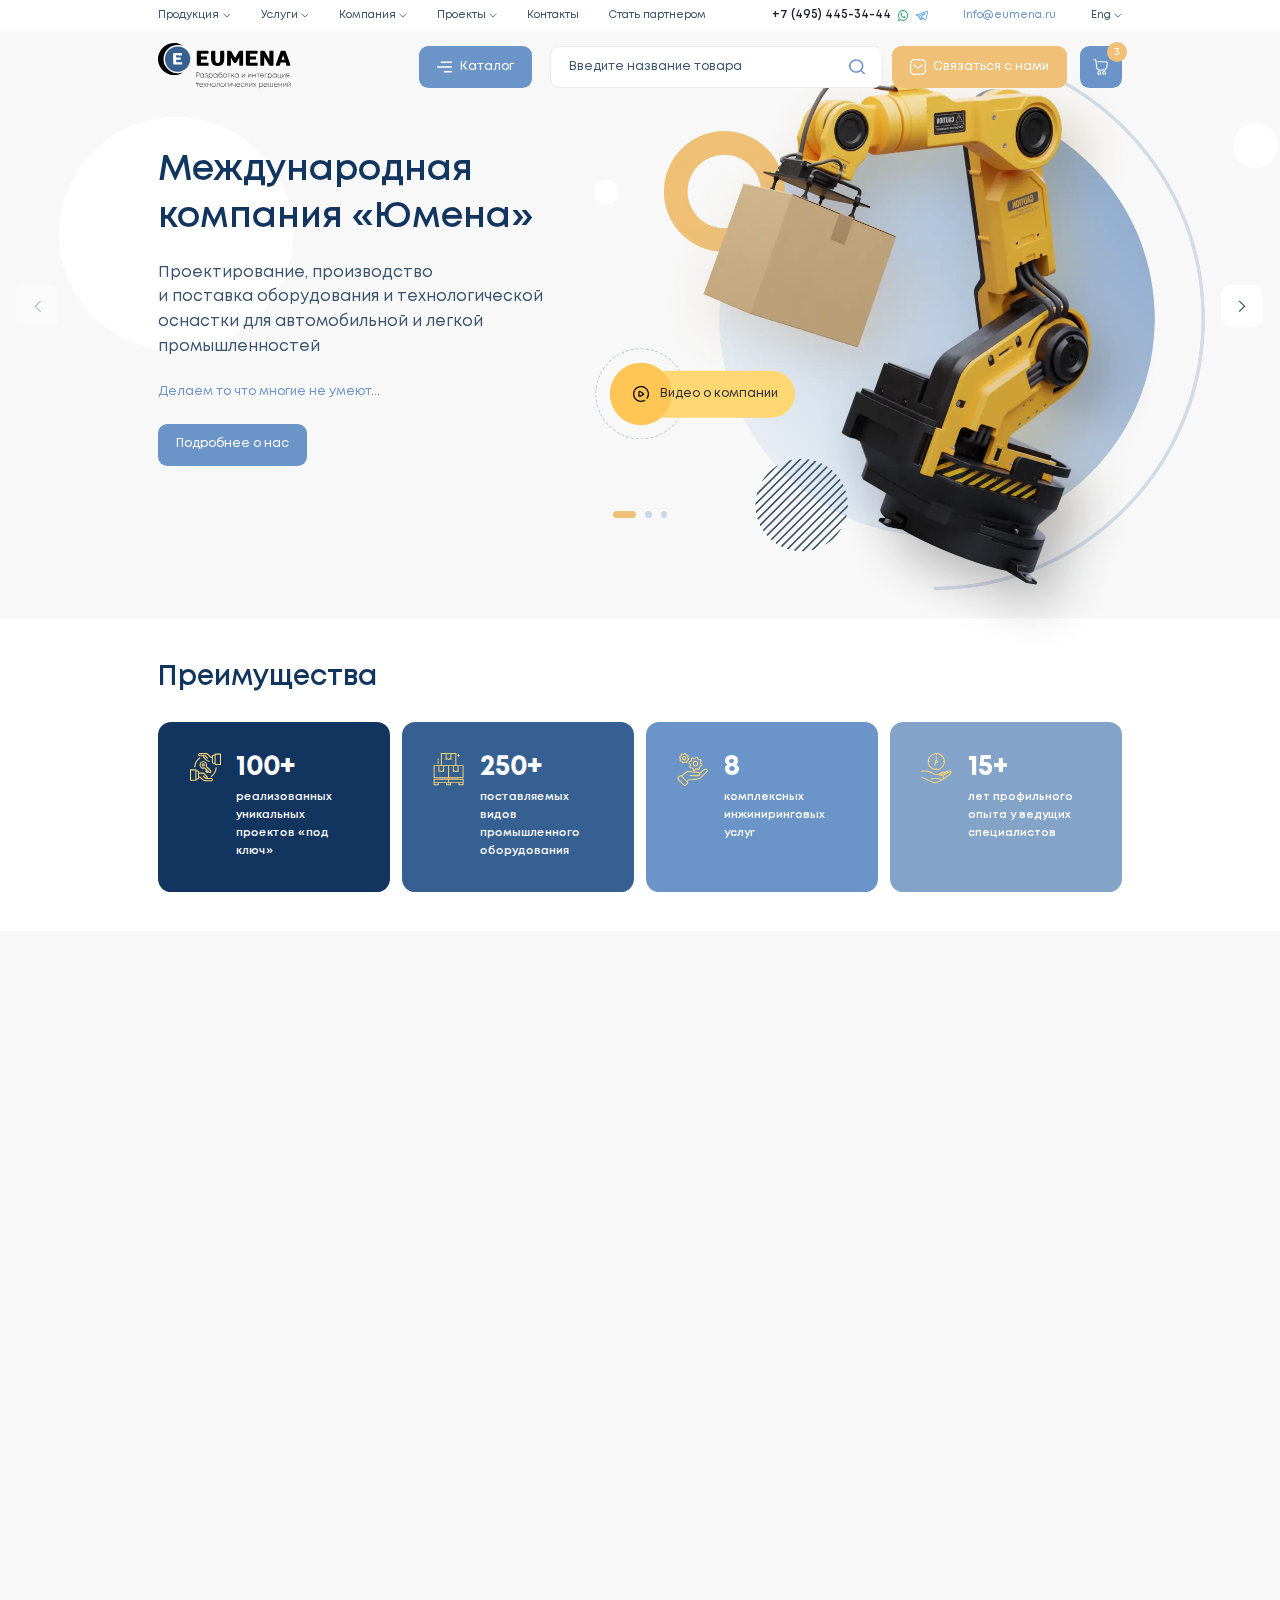
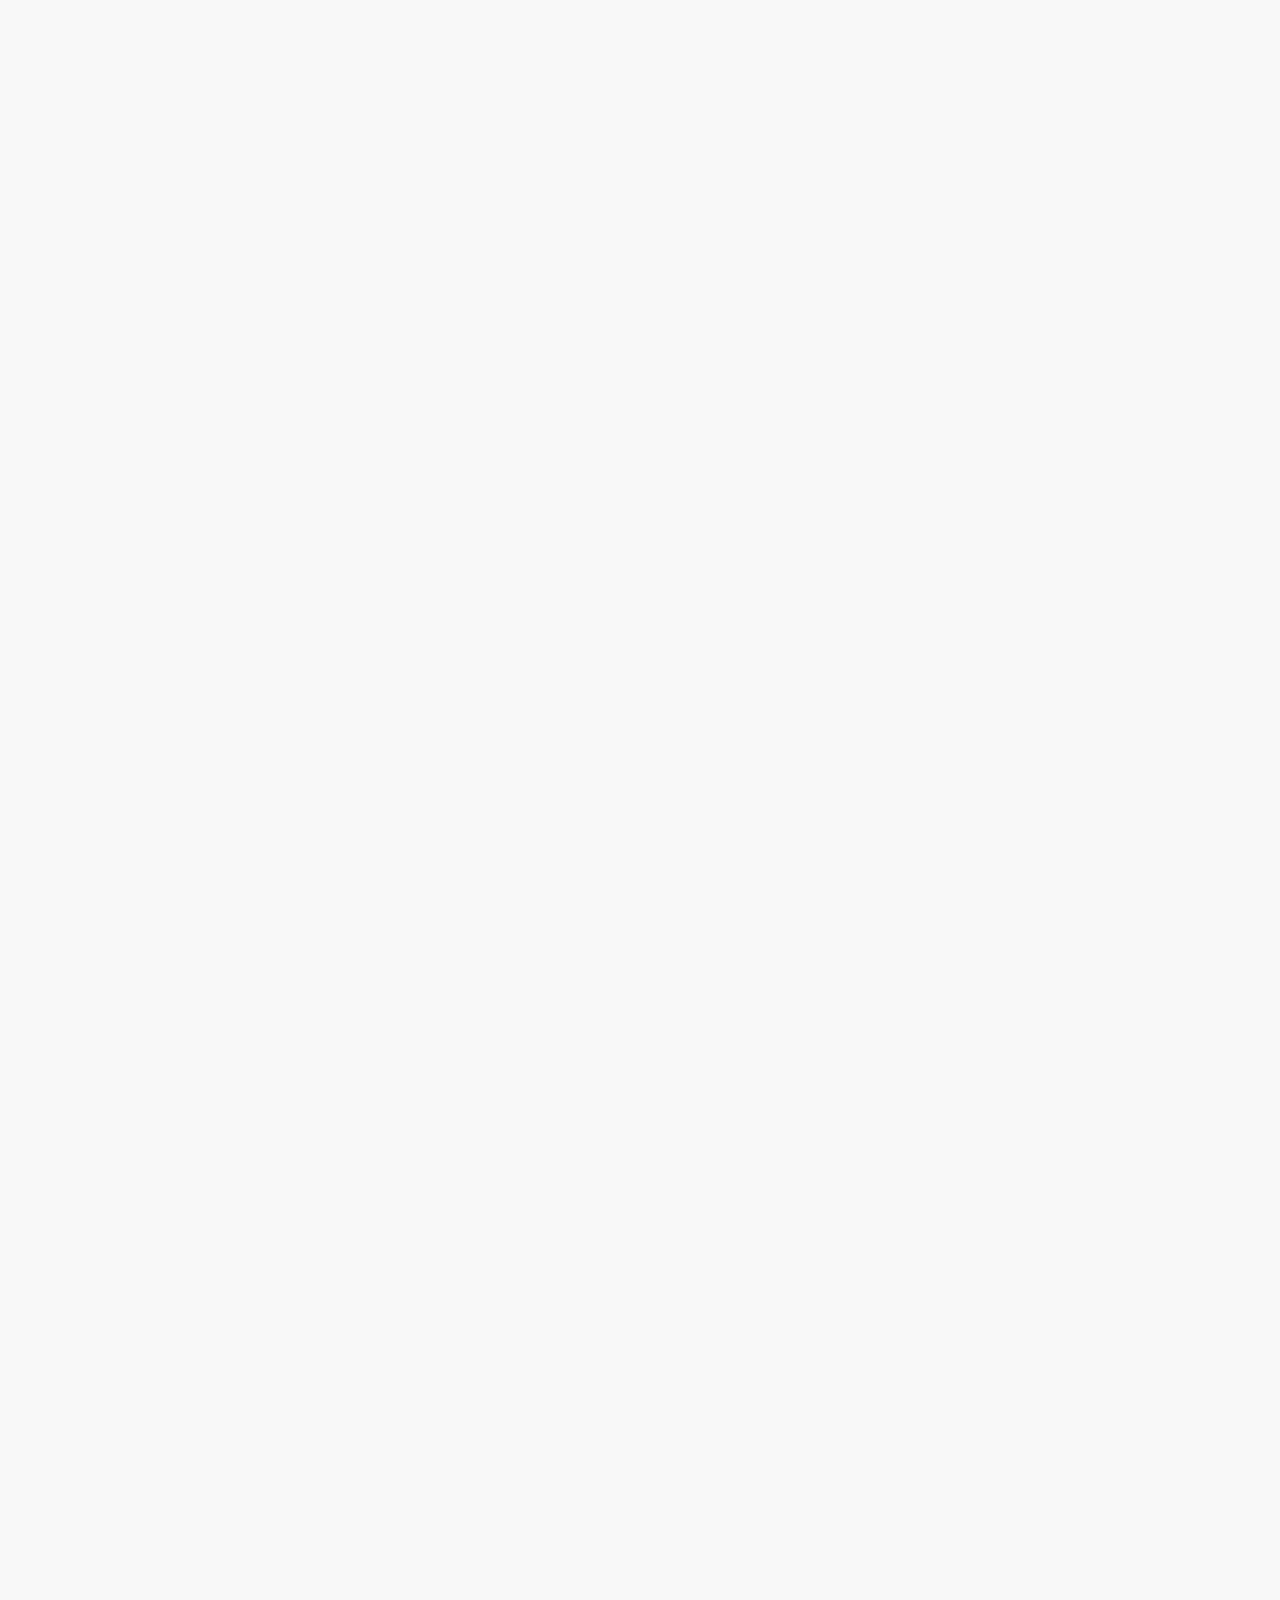
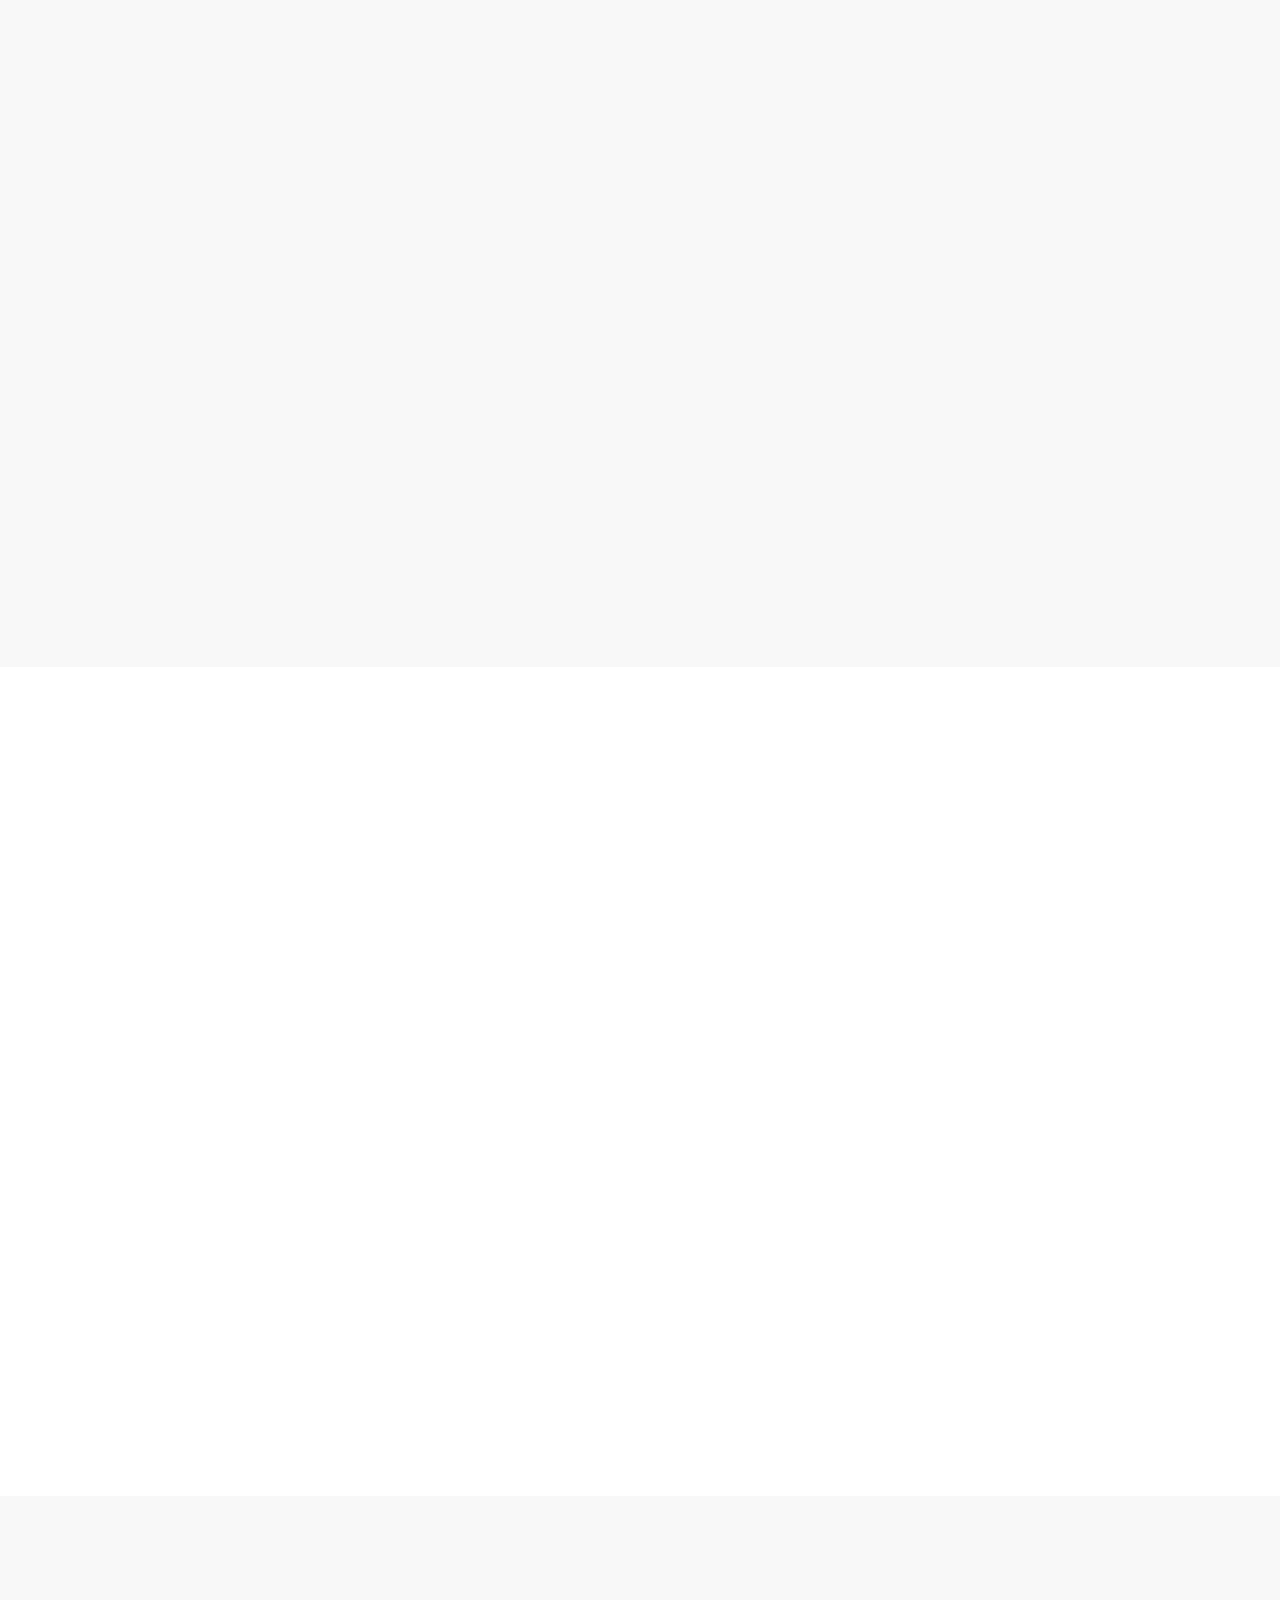
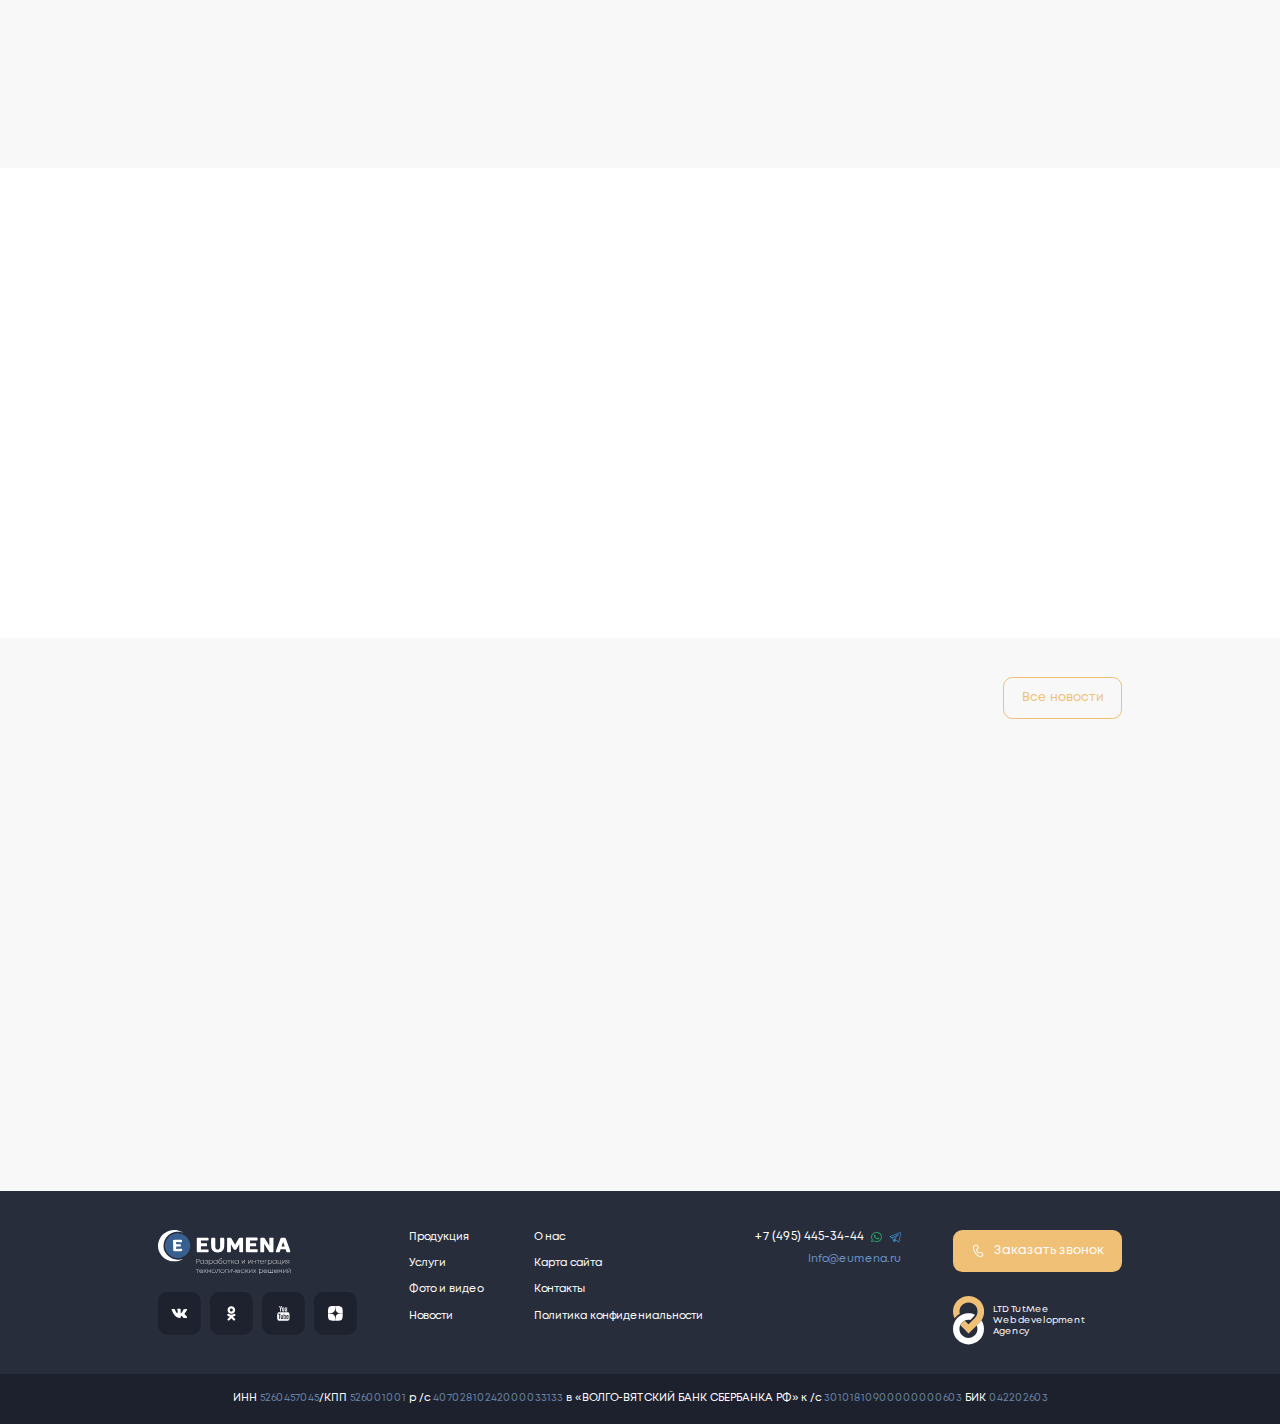
==== index.html @ 58aa6ecb "first commit" ====
<!DOCTYPE html>
<html lang="ru">

<head>
    <meta charset="UTF-8">
    <meta name="viewport" content="width=device-width, initial-scale=1.0">
    <meta name="description" content="">
    <meta name="keywords" content="">
    <meta name="color-scheme" content="light only">
    <link rel="stylesheet" href="css/swiper-bundle.min.css">
    <link rel="stylesheet" href="css/fancybox.css">
    <link rel="stylesheet" href="css/nouislider.min.css">
    <link rel="stylesheet" href="css/style.min.css">
    <link rel="icon" href="img/favicon.svg" type="image/svg+xml">
    <title>Главная</title>
</head>

<body class="m-page">
    <div class="wrapper">
        <header class="header">
            <div class="header-top">
                <div class="container">
                    <div class="header-top__inner _flex-between">
                        <nav class="nav">
                            <div class="nav-item">
                                <div class="nav-item__show">
                                    <span>Продукция</span>
                                    <svg xmlns="http://www.w3.org/2000/svg" width="10" height="6" viewBox="0 0 10 6" fill="none">
                                        <path d="M0.0950568 0.634103C0.16518 0.558217 0.261133 0.500187 0.357355 0.500187C0.444222 0.500187 0.531066 0.531568 0.599806 0.595044L5.00009 4.63708L9.40037 0.595044C9.54548 0.461128 9.77186 0.469498 9.90514 0.61527C10.0391 0.760346 10.03 0.985549 9.88526 1.11946L5.24163 5.40479C5.1042 5.53174 4.89425 5.53174 4.75673 5.40479L0.113104 1.11946C-0.0298299 1.0046 -0.0388939 0.779179 0.0950568 0.634103Z" fill="#3A526D" />
                                    </svg>
                                </div>
                                <div class="nav-item__hidden">
                                    <div class="nav-item__inner">
                                        <ul>
                                            <li><a href="">Для сварочных операций</a></li>
                                            <li><a href="">Для сборочных операций</a></li>
                                            <li><a href="">Для роботизированных комплексов</a></li>
                                            <li><a href="">Для перемещения и транспортировки</a></li>
                                            <li><a href="">Для механической обработки</a></li>
                                            <li><a href="">Для работ с мастикой и лакокрасочными материалами</a></li>
                                            <li><a href="">Для контроля геометрии</a></li>
                                            <li><a href="">Для подъема и перемещения (грузоподъемное)</a></li>
                                            <li><a href="">Прочее нестандартное оборудование</a></li>
                                        </ul>
                                    </div>
                                </div>
                            </div>
                            <div class="nav-item">
                                <div class="nav-item__show">
                                    <span>Услуги</span>
                                    <svg xmlns="http://www.w3.org/2000/svg" width="10" height="6" viewBox="0 0 10 6" fill="none">
                                        <path d="M0.0950568 0.634103C0.16518 0.558217 0.261133 0.500187 0.357355 0.500187C0.444222 0.500187 0.531066 0.531568 0.599806 0.595044L5.00009 4.63708L9.40037 0.595044C9.54548 0.461128 9.77186 0.469498 9.90514 0.61527C10.0391 0.760346 10.03 0.985549 9.88526 1.11946L5.24163 5.40479C5.1042 5.53174 4.89425 5.53174 4.75673 5.40479L0.113104 1.11946C-0.0298299 1.0046 -0.0388939 0.779179 0.0950568 0.634103Z" fill="#3A526D" />
                                    </svg>
                                </div>
                                <div class="nav-item__hidden">
                                    <div class="nav-item__inner">
                                        <ul>
                                            <li><a href="">Проектирование нестандартного оборудования</a></li>
                                            <li><a href="">Изготовление деталей по чертежам заказчика</a></li>
                                            <li><a href="">Монтаж и пуско-наладка оборудования</a></li>
                                            <li><a href="">Проекты “под ключ”</a></li>
                                            <li><a href="">Прочностные расчеты</a></li>
                                            <li><a href="">Симуляция производственных процессов</a></li>
                                            <li><a href="">Реинжиниринг и восстановление тех. документации </a></li>
                                            <li><a href="">Независимая инженерно-техническая экспертиза</a></li>
                                        </ul>
                                    </div>
                                </div>
                            </div>
                            <div class="nav-item">
                                <div class="nav-item__show">
                                    <span>Компания</span>
                                    <svg xmlns="http://www.w3.org/2000/svg" width="10" height="6" viewBox="0 0 10 6" fill="none">
                                        <path d="M0.0950568 0.634103C0.16518 0.558217 0.261133 0.500187 0.357355 0.500187C0.444222 0.500187 0.531066 0.531568 0.599806 0.595044L5.00009 4.63708L9.40037 0.595044C9.54548 0.461128 9.77186 0.469498 9.90514 0.61527C10.0391 0.760346 10.03 0.985549 9.88526 1.11946L5.24163 5.40479C5.1042 5.53174 4.89425 5.53174 4.75673 5.40479L0.113104 1.11946C-0.0298299 1.0046 -0.0388939 0.779179 0.0950568 0.634103Z" fill="#3A526D" />
                                    </svg>
                                </div>
                                <div class="nav-item__hidden">
                                    <div class="nav-item__inner">
                                        <ul>
                                            <li><a href="">Компания 1</a></li>
                                            <li><a href="">Компания 2</a></li>
                                            <li><a href="">Компания 3</a></li>
                                            <li><a href="">Компания 4</a></li>
                                        </ul>
                                    </div>
                                </div>
                            </div>
                            <div class="nav-item">
                                <div class="nav-item__show">
                                    <span>Проекты</span>
                                    <svg xmlns="http://www.w3.org/2000/svg" width="10" height="6" viewBox="0 0 10 6" fill="none">
                                        <path d="M0.0950568 0.634103C0.16518 0.558217 0.261133 0.500187 0.357355 0.500187C0.444222 0.500187 0.531066 0.531568 0.599806 0.595044L5.00009 4.63708L9.40037 0.595044C9.54548 0.461128 9.77186 0.469498 9.90514 0.61527C10.0391 0.760346 10.03 0.985549 9.88526 1.11946L5.24163 5.40479C5.1042 5.53174 4.89425 5.53174 4.75673 5.40479L0.113104 1.11946C-0.0298299 1.0046 -0.0388939 0.779179 0.0950568 0.634103Z" fill="#3A526D" />
                                    </svg>
                                </div>
                                <div class="nav-item__hidden">
                                    <div class="nav-item__inner">
                                        <ul>
                                            <li>
                                                <a href="">Для сварочных операций</a>
                                                <ul>
                                                    <li><a href="">Проект 1</a></li>
                                                    <li><a href="">Проект 2</a></li>
                                                    <li><a href="">Проект 3</a></li>
                                                </ul>
                                            </li>
                                            <li><a href="">Для сборочных операций</a></li>
                                            <li><a href="">Для роботизированных комплексов</a></li>
                                            <li><a href="">Для перемещения и транспортировки</a></li>
                                            <li><a href="">Для механической обработки</a></li>
                                            <li><a href="">Для работ с мастикой и лакокрасочными материалами</a></li>
                                            <li><a href="">Для контроля геометрии</a></li>
                                            <li><a href="">Для подъема и перемещения (грузоподъемное)</a></li>
                                            <li><a href="">Прочее нестандартное оборудование</a></li>
                                        </ul>
                                    </div>
                                </div>
                            </div>
                            <a href="" class="nav__link">
                                <span>Контакты</span>
                            </a>
                            <a href="" class="nav__link">
                                <span>Стать партнером</span>
                            </a>
                        </nav>

                        <div class="header-contacts">
                            <a href="" class="header-contacts__phone">
                                +7 (495) 445-34-44
                            </a>
                            <a href="" class="header-contacts__whatsapp">
                                <img src="img/whatsapp.svg" alt="">
                            </a>
                            <a href="" class="header-contacts__tg">
                                <img src="img/tg.svg" alt="">
                            </a>
                        </div>

                        <a href="" class="header-contacts__email">
                            <span>Info@eumena.ru</span>
                        </a>

                        <div class="lang">
                            <div class="lang__show">
                                <span>Eng</span>
                                <svg xmlns="http://www.w3.org/2000/svg" width="10" height="6" viewBox="0 0 10 6" fill="none">
                                    <path d="M0.0950568 0.634103C0.16518 0.558217 0.261133 0.500187 0.357355 0.500187C0.444222 0.500187 0.531066 0.531568 0.599806 0.595044L5.00009 4.63708L9.40037 0.595044C9.54548 0.461128 9.77186 0.469498 9.90514 0.61527C10.0391 0.760346 10.03 0.985549 9.88526 1.11946L5.24163 5.40479C5.1042 5.53174 4.89425 5.53174 4.75673 5.40479L0.113104 1.11946C-0.0298299 1.0046 -0.0388939 0.779179 0.0950568 0.634103Z" fill="#3A526D" />
                                </svg>
                            </div>
                            <div class="lang__hidden">
                                <div class="lang__items">
                                    <a href="" class="lang__item">Ru</a>
                                    <a href="" class="lang__item">Eng</a>
                                    <a href="" class="lang__item">Esp</a>
                                </div>
                            </div>
                        </div>
                    </div>
                </div>
                <button class="header-top__close _toggle-menu m-btn m-btn-blue">
                    <img src="img/burger2.svg" alt="">
                </button>
            </div>
            <div class="header-top__bg modal-bg _toggle-menu"></div>

            <div class="header-bottom">
                <div class="container">
                    <div class="header-bottom__inner _flex-between">
                        <a href="" class="header__logo">
                            <img src="img/logo2.svg" alt="">
                        </a>

                        <div class="header-bottom__right _flex">
                            <button data-modal="catalogModal" class="header__catalog-btn m-btn m-btn-blue">
                                <img src="img/burger.svg" alt="">
                                <span>Каталог</span>
                            </button>
                            <form class="header-search">
                                <div class="fg">
                                    <input type="text" placeholder="Введите название товара">
                                </div>
                                <button class="header-search__btn">
                                    <img src="img/search.svg" alt="">
                                </button>
                            </form>
                            <a href="" class="header__call m-btn m-btn-yellow">
                                <img src="img/mail.svg" alt="">
                                <span>Связаться с нами</span>
                            </a>
                            <a href="" class="header__cart m-btn m-btn-blue">
                                <img src="img/cart.svg" alt="">
                                <div class="header__cart-num">
                                    <span>3</span>
                                </div>
                            </a>
                            <button class="_toggle-menu burger m-btn m-btn-blue">
                                <img src="img/burger.svg" alt="">
                            </button>
                        </div>
                    </div>
                </div>
            </div>

            <div class="modal header-catalog" id="catalogModal">
                <div class="modal__bg modal-bg _close-modal"></div>
                <div class="modal__dialog">
                    <button class="close-btn _close-modal">
                        <svg xmlns="http://www.w3.org/2000/svg" width="29" height="29" viewBox="0 0 29 29" fill="none">
                            <path fill-rule="evenodd" clip-rule="evenodd" d="M27.5619 0.0661201C27.473 0.100869 24.4978 3.03264 20.9503 6.58123L14.5003 13.0331L8.04993 6.58284C1.03713 -0.429876 1.48518 -0.0244081 0.875343 0.0900624C0.55707 0.149789 0.170254 0.536879 0.11057 0.855377C-0.00381906 1.46565 -0.408999 1.01734 6.5985 8.03479L13.0439 14.4893L6.56636 20.9766C-0.463833 28.0173 -0.068159 27.5804 0.0440964 28.1793C0.101453 28.4849 0.514586 28.8984 0.820056 28.9558C1.41903 29.0682 0.981067 29.4653 8.01734 22.4291L14.4996 15.9468L20.9823 22.4289C28.0295 29.4755 27.5799 29.0684 28.1892 28.954C28.5075 28.8942 28.8943 28.5071 28.954 28.1886C29.0685 27.5783 29.4765 28.0296 22.4338 20.9769L15.956 14.49L22.4336 8.00269C29.4568 0.968941 29.0679 1.39803 28.9569 0.805551C28.8463 0.216245 28.1385 -0.159003 27.5619 0.0661201Z" fill="#E8EBF6" />
                        </svg>
                    </button>
                    <form class="header-search">
                        <div class="fg">
                            <input type="text" placeholder="Введите название товара или услуги">
                        </div>
                        <button class="header-search__btn">
                            <img src="img/search.svg" alt="">
                        </button>
                    </form>
                    <div class="header-catalog__grid grid grid2">
                        <div class="header-catalog__col">
                            <div class="header-catalog__title">
                                Продукция
                            </div>
                            <div class="header-catalog__links">
                                <ul>
                                    <li><a href="">Для сварочных операций</a></li>
                                    <li><a href="">Для сборочных операций</a></li>
                                    <li><a href="">Для роботизированных комплексов</a></li>
                                    <li><a href="">Для перемещения и транспортировки</a></li>
                                    <li><a href="">Для механической обработки</a></li>
                                    <li><a href="">Для работ с мастикой и лакокрасочными материалами</a></li>
                                    <li><a href="">Для контроля геометрии</a></li>
                                    <li><a href="">Для подъема и перемещения (грузоподъемное)</a></li>
                                    <li><a href="">Прочее нестандартное оборудование</a></li>
                                </ul>
                            </div>
                        </div>
                        <div class="header-catalog__col">
                            <div class="header-catalog__title">
                                Услуги
                            </div>
                            <div class="header-catalog__links">
                                <ul>
                                    <li><a href="">Проектирование нестандартного оборудования</a></li>
                                    <li><a href="">Изготовление деталей по чертежам заказчика</a></li>
                                    <li><a href="">Монтаж и пуско-наладка оборудования</a></li>
                                    <li><a href="">Проекты “под ключ”</a></li>
                                    <li><a href="">Прочностные расчеты</a></li>
                                    <li><a href="">Симуляция производственных процессов</a></li>
                                    <li><a href="">Реинжиниринг и восстановление тех. документации </a></li>
                                    <li><a href="">Независимая инженерно-техническая экспертиза</a></li>
                                </ul>
                            </div>
                        </div>
                    </div>
                </div>
            </div>


        </header>
        <main class="content">

            <div class="main">
                <div class="container">
                    <div class="main-slider slider animated animated-opacity">
                        <div class="swiper-container">
                            <div class="swiper-wrapper">
                                <div class="main-slide swiper-slide">
                                    <div class="main-slide__content">
                                        <div class="h1 dark-text">
                                            Международная
                                            компания «Юмена»
                                        </div>
                                        <div class="main-slide__desc">
                                            Проектирование, производство <br>
            и поставка оборудования и технологической оснастки
            для автомобильной и легкой промышленностей
                                        </div>
                                        <div class="main-slide__desc2 blue-text">
                                            Делаем то что многие не умеют...
                                        </div>
                                        <div class="main-slide__nav">
                                            <a href="" class="main-slide__link m-btn m-btn-blue">
                                                <span>Подробнее о нас</span>
                                            </a>
                                        </div>
                                    </div>
                                    <div class="main-slide__img">
                                        <img src="img/main-img2.webp" alt="">
                                    </div>
                                    <a href="videos/Countdown7.mp4" data-fancybox class="main-video">
                                        <div class="play-btn">
                                            <img src="img/play.svg" alt="">
                                        </div>
                                        <div class="main-video__bg"></div>
                                        <div class="main-video__text">
                                            Видео о компании
                                        </div>
                                    </a>
                                    <span class="m-round main-slide__round1"></span>
                                    <span class="m-round main-slide__round2"></span>
                                    <span class="m-round main-slide__round3"></span>
                                </div>
                                <div class="main-slide swiper-slide">
                                    <div class="main-slide__content">
                                        <div class="h1 dark-text">
                                            Международная
                                            компания «Юмена»
                                        </div>
                                        <div class="main-slide__desc">
                                            Проектирование, производство <br>
            и поставка оборудования и технологической оснастки
            для автомобильной и легкой промышленностей
                                        </div>
                                        <div class="main-slide__desc2 blue-text">
                                            Делаем то что многие не умеют...
                                        </div>
                                        <div class="main-slide__nav">
                                            <a href="" class="main-slide__link m-btn m-btn-blue">
                                                <span>Подробнее о нас</span>
                                            </a>
                                        </div>
                                    </div>
                                    <div class="main-slide__img">
                                        <img src="img/main-img2.webp" alt="">
                                    </div>
                                    <a href="videos/Countdown7.mp4" data-fancybox class="main-video">
                                        <div class="play-btn">
                                            <img src="img/play.svg" alt="">
                                        </div>
                                        <div class="main-video__bg"></div>
                                        <div class="main-video__text">
                                            Видео о компании
                                        </div>
                                    </a>
                                    <span class="m-round main-slide__round1"></span>
                                    <span class="m-round main-slide__round2"></span>
                                    <span class="m-round main-slide__round3"></span>
                                </div>
                                <div class="main-slide swiper-slide">
                                    <div class="main-slide__content">
                                        <div class="h1 dark-text">
                                            Международная
                                            компания «Юмена»
                                        </div>
                                        <div class="main-slide__desc">
                                            Проектирование, производство <br>
            и поставка оборудования и технологической оснастки
            для автомобильной и легкой промышленностей
                                        </div>
                                        <div class="main-slide__desc2 blue-text">
                                            Делаем то что многие не умеют...
                                        </div>
                                        <div class="main-slide__nav">
                                            <a href="" class="main-slide__link m-btn m-btn-blue">
                                                <span>Подробнее о нас</span>
                                            </a>
                                        </div>
                                    </div>
                                    <div class="main-slide__img">
                                        <img src="img/main-img2.webp" alt="">
                                    </div>
                                    <a href="videos/Countdown7.mp4" data-fancybox class="main-video">
                                        <div class="play-btn">
                                            <img src="img/play.svg" alt="">
                                        </div>
                                        <div class="main-video__bg"></div>
                                        <div class="main-video__text">
                                            Видео о компании
                                        </div>
                                    </a>
                                    <span class="m-round main-slide__round1"></span>
                                    <span class="m-round main-slide__round2"></span>
                                    <span class="m-round main-slide__round3"></span>
                                </div>
                            </div>
                        </div>
                        <div class="swiper-nav">
                            <div class="swiper-button swiper-button-prev">
                                <svg xmlns="http://www.w3.org/2000/svg" width="10" height="16" viewBox="0 0 10 16" fill="none">
                                    <path d="M8.5 1L1.5 8L8.5 15" stroke="#3A526D" stroke-width="1.5" />
                                </svg>
                            </div>
                            <div class="swiper-button swiper-button-next">
                                <svg xmlns="http://www.w3.org/2000/svg" width="10" height="16" viewBox="0 0 10 16" fill="none">
                                    <path d="M1.5 15L8.5 8L1.5 1" stroke="#3A526D" stroke-width="1.5" />
                                </svg>
                            </div>
                        </div>

                        <div class="swiper-pagination"></div>
                    </div>
                </div>
            </div>

            <div class="advantages m-section m-section--white">
                <div class="container">
                    <div class="h2 dark-text animated animated-opacity">
                        Преимущества
                    </div>
                    <div class="advantages__grid _mt60 _mt16-mob">
                        <div class="advantage-card animated animated-opacity">
                            <div class="advantage-card__icon">
                                <img src="img/advantage-icon.svg" alt="">
                            </div>
                            <div class="advantage-card__content">
                                <div class="advantage-card__title h2 bold-text">
                                    100+
                                </div>
                                <div class="advantage-card__desc text14 semi-bold-text">
                                    реализованных уникальных проектов «под ключ»
                                </div>
                            </div>
                        </div>
                        <div class="advantage-card animated animated-opacity">
                            <div class="advantage-card__icon">
                                <img src="img/advantage-icon2.svg" alt="">
                            </div>
                            <div class="advantage-card__content">
                                <div class="advantage-card__title h2 bold-text">
                                    250+
                                </div>
                                <div class="advantage-card__desc text14 semi-bold-text">
                                    поставляемых видов промышленного оборудования
                                </div>
                            </div>
                        </div>
                        <div class="advantage-card animated animated-opacity">
                            <div class="advantage-card__icon">
                                <img src="img/advantage-icon3.svg" alt="">
                            </div>
                            <div class="advantage-card__content">
                                <div class="advantage-card__title h2 bold-text">
                                    8
                                </div>
                                <div class="advantage-card__desc text14 semi-bold-text">
                                    комплексных инжиниринговых услуг
                                </div>
                            </div>
                        </div>
                        <div class="advantage-card animated animated-opacity">
                            <div class="advantage-card__icon">
                                <img src="img/advantage-icon4.svg" alt="">
                            </div>
                            <div class="advantage-card__content">
                                <div class="advantage-card__title h2 bold-text">
                                    15+
                                </div>
                                <div class="advantage-card__desc text14 semi-bold-text">
                                    лет профильного опыта у ведущих специалистов
                                </div>
                            </div>
                        </div>
                    </div>
                </div>
            </div>

            <div class="equip m-section">
                <div class="container">
                    <div class="h2 dark-text animated animated-opacity">
                        Передовое промышленное оборудование
                    </div>
                    <div class="equip__items _mt32 _mt16-mob">
                        <div class="equip-card animated animated-opacity">
                            <div class="equip-card__col">
                                <div class="equip-card__img">
                                    <img src="img/equip-img.webp" alt="">
                                </div>
                            </div>
                            <div class="equip-card__col2">
                                <div class="equip-card__title h3">
                                    Для сварочных операций
                                </div>

                                <div class="equip-card__tags">
                                    <a href="" class="equip-card__tag">
                                        <span>ручное</span>
                                    </a>
                                    <a href="" class="equip-card__tag">
                                        <span>автоматическое</span>
                                    </a>
                                    <a href="" class="equip-card__tag">
                                        <span>полуавтоматические стенды для точечной и дуговой сварки кузовных деталей автомобилей</span>
                                    </a>
                                    <a href="" class="equip-card__tag">
                                        <span>контактная</span>
                                    </a>
                                    <a href="" class="equip-card__tag">
                                        <span>Mig-Mag </span>
                                    </a>
                                    <a href="" class="equip-card__tag">
                                        <span>Tig</span>
                                    </a>
                                    <a href="" class="equip-card__tag">
                                        <span>дуговая</span>
                                    </a>
                                    <a href="" class="equip-card__tag">
                                        <span>для кузовов</span>
                                    </a>
                                    <a href="" class="equip-card__tag">
                                        <span>ресиверов</span>
                                    </a>
                                    <a href="" class="equip-card__tag">
                                        <span>выхлопной системы</span>
                                    </a>
                                </div>


                                <div class="equip-card__nav">
                                    <a href="" class="equip-card__link m-btn m-btn-yellow-outline">
                                        <span>Смотреть</span>
                                    </a>
                                </div>
                            </div>
                        </div>
                        <div class="equip-card animated animated-opacity">
                            <div class="equip-card__col">
                                <div class="equip-card__img">
                                    <img src="img/equip-img2.webp" alt="">
                                </div>
                            </div>
                            <div class="equip-card__col2">
                                <div class="equip-card__title h3">
                                    Для сборочных операций
                                </div>


                                <div class="equip-card__tags">
                                    <a href="" class="equip-card__tag">
                                        <span>сборочные конвейеры</span>
                                    </a>
                                    <a href="" class="equip-card__tag">
                                        <span>рычажные сборочные пресса</span>
                                    </a>
                                    <a href="" class="equip-card__tag">
                                        <span>манипуляторы</span>
                                    </a>
                                    <a href="" class="equip-card__tag">
                                        <span>реечные сборочные прес-са</span>
                                    </a>
                                    <a href="" class="equip-card__tag">
                                        <span>ручные прес-са</span>
                                    </a>
                                    <a href="" class="equip-card__tag">
                                        <span>пневматические сборочные пресса</span>
                                    </a>
                                    <a href="" class="equip-card__tag">
                                        <span>механизированные сборочные пресса</span>
                                    </a>
                                </div>

                                <div class="equip-card__nav">
                                    <a href="" class="equip-card__link m-btn m-btn-yellow-outline">
                                        <span>Смотреть</span>
                                    </a>
                                </div>
                            </div>
                        </div>
                        <div class="equip-card animated animated-opacity">
                            <div class="equip-card__col">
                                <div class="equip-card__img">
                                    <img src="img/equip-img3.webp" alt="">
                                </div>
                            </div>
                            <div class="equip-card__col2">
                                <div class="equip-card__title h3">
                                    Для роботизированных комплексов
                                </div>

                                <div class="equip-card__tags">
                                    <a href="" class="equip-card__tag">
                                        <span>ручное</span>
                                    </a>
                                    <a href="" class="equip-card__tag">
                                        <span>автоматическое</span>
                                    </a>
                                    <a href="" class="equip-card__tag">
                                        <span>полуавтоматические стенды для точечной и дуговой сварки кузовных деталей автомобилей</span>
                                    </a>
                                    <a href="" class="equip-card__tag">
                                        <span>контактная</span>
                                    </a>
                                    <a href="" class="equip-card__tag">
                                        <span>Mig-Mag </span>
                                    </a>
                                    <a href="" class="equip-card__tag">
                                        <span>Tig</span>
                                    </a>
                                    <a href="" class="equip-card__tag">
                                        <span>дуговая</span>
                                    </a>
                                    <a href="" class="equip-card__tag">
                                        <span>для кузовов</span>
                                    </a>
                                    <a href="" class="equip-card__tag">
                                        <span>ресиверов</span>
                                    </a>
                                    <a href="" class="equip-card__tag">
                                        <span>выхлопной системы</span>
                                    </a>
                                </div>


                                <div class="equip-card__nav">
                                    <a href="" class="equip-card__link m-btn m-btn-yellow-outline">
                                        <span>Смотреть</span>
                                    </a>
                                </div>
                            </div>
                        </div>
                        <div class="equip-card animated animated-opacity">
                            <div class="equip-card__col">
                                <div class="equip-card__img">
                                    <img src="img/equip-img4.webp" alt="">
                                </div>
                            </div>
                            <div class="equip-card__col2">
                                <div class="equip-card__title h3">
                                    Для перемещения и транспорти-ровки
                                </div>

                                <div class="equip-card__tags">
                                    <a href="" class="equip-card__tag">
                                        <span>ручное</span>
                                    </a>
                                    <a href="" class="equip-card__tag">
                                        <span>автоматическое</span>
                                    </a>
                                    <a href="" class="equip-card__tag">
                                        <span>полуавтоматические стенды для точечной и дуговой сварки кузовных деталей автомобилей</span>
                                    </a>
                                    <a href="" class="equip-card__tag">
                                        <span>контактная</span>
                                    </a>
                                    <a href="" class="equip-card__tag">
                                        <span>Mig-Mag </span>
                                    </a>
                                    <a href="" class="equip-card__tag">
                                        <span>Tig</span>
                                    </a>
                                    <a href="" class="equip-card__tag">
                                        <span>дуговая</span>
                                    </a>
                                    <a href="" class="equip-card__tag">
                                        <span>для кузовов</span>
                                    </a>
                                    <a href="" class="equip-card__tag">
                                        <span>ресиверов</span>
                                    </a>
                                    <a href="" class="equip-card__tag">
                                        <span>выхлопной системы</span>
                                    </a>
                                </div>


                                <div class="equip-card__nav">
                                    <a href="" class="equip-card__link m-btn m-btn-yellow-outline">
                                        <span>Смотреть</span>
                                    </a>
                                </div>
                            </div>
                        </div>
                        <div class="equip-card animated animated-opacity">
                            <div class="equip-card__col">
                                <div class="equip-card__img">
                                    <img src="img/equip-img5.webp" alt="">
                                </div>
                            </div>
                            <div class="equip-card__col2">
                                <div class="equip-card__title h3">
                                    Для механической обработки
                                </div>

                                <div class="equip-card__tags">
                                    <a href="" class="equip-card__tag">
                                        <span>ручное</span>
                                    </a>
                                    <a href="" class="equip-card__tag">
                                        <span>автоматическое</span>
                                    </a>
                                    <a href="" class="equip-card__tag">
                                        <span>полуавтоматические стенды для точечной и дуговой сварки кузовных деталей автомобилей</span>
                                    </a>
                                    <a href="" class="equip-card__tag">
                                        <span>контактная</span>
                                    </a>
                                    <a href="" class="equip-card__tag">
                                        <span>Mig-Mag </span>
                                    </a>
                                    <a href="" class="equip-card__tag">
                                        <span>Tig</span>
                                    </a>
                                    <a href="" class="equip-card__tag">
                                        <span>дуговая</span>
                                    </a>
                                    <a href="" class="equip-card__tag">
                                        <span>для кузовов</span>
                                    </a>
                                    <a href="" class="equip-card__tag">
                                        <span>ресиверов</span>
                                    </a>
                                    <a href="" class="equip-card__tag">
                                        <span>выхлопной системы</span>
                                    </a>
                                </div>


                                <div class="equip-card__nav">
                                    <a href="" class="equip-card__link m-btn m-btn-yellow-outline">
                                        <span>Смотреть</span>
                                    </a>
                                </div>
                            </div>
                        </div>
                        <div class="equip-card animated animated-opacity">
                            <div class="equip-card__col">
                                <div class="equip-card__img">
                                    <img src="img/equip-img6.webp" alt="">
                                </div>
                            </div>
                            <div class="equip-card__col2">
                                <div class="equip-card__title h3">
                                    Для работ с мастикой <br> и лакокрасочными материалами
                                </div>

                                <div class="equip-card__tags">
                                    <a href="" class="equip-card__tag">
                                        <span>ручное</span>
                                    </a>
                                    <a href="" class="equip-card__tag">
                                        <span>автоматическое</span>
                                    </a>
                                    <a href="" class="equip-card__tag">
                                        <span>полуавтоматические стенды для точечной и дуговой сварки кузовных деталей автомобилей</span>
                                    </a>
                                    <a href="" class="equip-card__tag">
                                        <span>контактная</span>
                                    </a>
                                    <a href="" class="equip-card__tag">
                                        <span>Mig-Mag </span>
                                    </a>
                                    <a href="" class="equip-card__tag">
                                        <span>Tig</span>
                                    </a>
                                    <a href="" class="equip-card__tag">
                                        <span>дуговая</span>
                                    </a>
                                    <a href="" class="equip-card__tag">
                                        <span>для кузовов</span>
                                    </a>
                                    <a href="" class="equip-card__tag">
                                        <span>ресиверов</span>
                                    </a>
                                    <a href="" class="equip-card__tag">
                                        <span>выхлопной системы</span>
                                    </a>
                                </div>


                                <div class="equip-card__nav">
                                    <a href="" class="equip-card__link m-btn m-btn-yellow-outline">
                                        <span>Смотреть</span>
                                    </a>
                                </div>
                            </div>
                        </div>
                        <div class="equip-card animated animated-opacity">
                            <div class="equip-card__col">
                                <div class="equip-card__img">
                                    <img src="img/equip-img7.webp" alt="">
                                </div>
                            </div>
                            <div class="equip-card__col2">
                                <div class="equip-card__title h3">
                                    Для контроля геометрии
                                </div>

                                <div class="equip-card__tags">
                                    <a href="" class="equip-card__tag">
                                        <span>ручное</span>
                                    </a>
                                    <a href="" class="equip-card__tag">
                                        <span>автоматическое</span>
                                    </a>
                                    <a href="" class="equip-card__tag">
                                        <span>полуавтоматические стенды для точечной и дуговой сварки кузовных деталей автомобилей</span>
                                    </a>
                                    <a href="" class="equip-card__tag">
                                        <span>контактная</span>
                                    </a>
                                    <a href="" class="equip-card__tag">
                                        <span>Mig-Mag </span>
                                    </a>
                                    <a href="" class="equip-card__tag">
                                        <span>Tig</span>
                                    </a>
                                    <a href="" class="equip-card__tag">
                                        <span>дуговая</span>
                                    </a>
                                    <a href="" class="equip-card__tag">
                                        <span>для кузовов</span>
                                    </a>
                                    <a href="" class="equip-card__tag">
                                        <span>ресиверов</span>
                                    </a>
                                    <a href="" class="equip-card__tag">
                                        <span>выхлопной системы</span>
                                    </a>
                                </div>


                                <div class="equip-card__nav">
                                    <a href="" class="equip-card__link m-btn m-btn-yellow-outline">
                                        <span>Смотреть</span>
                                    </a>
                                </div>
                            </div>
                        </div>
                        <div class="equip-card animated animated-opacity">
                            <div class="equip-card__col">
                                <div class="equip-card__img">
                                    <img src="img/equip-img8.webp" alt="">
                                </div>
                            </div>
                            <div class="equip-card__col2">
                                <div class="equip-card__title h3">
                                    Для подъема и перемещения (грузоподъемное)
                                </div>

                                <div class="equip-card__tags">
                                    <a href="" class="equip-card__tag">
                                        <span>ручное</span>
                                    </a>
                                    <a href="" class="equip-card__tag">
                                        <span>автоматическое</span>
                                    </a>
                                    <a href="" class="equip-card__tag">
                                        <span>полуавтоматические стенды для точечной и дуговой сварки кузовных деталей автомобилей</span>
                                    </a>
                                    <a href="" class="equip-card__tag">
                                        <span>контактная</span>
                                    </a>
                                    <a href="" class="equip-card__tag">
                                        <span>Mig-Mag </span>
                                    </a>
                                    <a href="" class="equip-card__tag">
                                        <span>Tig</span>
                                    </a>
                                    <a href="" class="equip-card__tag">
                                        <span>дуговая</span>
                                    </a>
                                    <a href="" class="equip-card__tag">
                                        <span>для кузовов</span>
                                    </a>
                                    <a href="" class="equip-card__tag">
                                        <span>ресиверов</span>
                                    </a>
                                    <a href="" class="equip-card__tag">
                                        <span>выхлопной системы</span>
                                    </a>
                                </div>


                                <div class="equip-card__nav">
                                    <a href="" class="equip-card__link m-btn m-btn-yellow-outline">
                                        <span>Смотреть</span>
                                    </a>
                                </div>
                            </div>
                        </div>
                        <div class="equip-card animated animated-opacity">
                            <div class="equip-card__col">
                                <div class="equip-card__img">
                                    <img src="img/equip-img9.webp" alt="">
                                </div>
                            </div>
                            <div class="equip-card__col2">
                                <div class="equip-card__title h3">
                                    Прочее нестандартное оборудование
                                </div>

                                <div class="equip-card__tags">
                                    <a href="" class="equip-card__tag">
                                        <span>ручное</span>
                                    </a>
                                    <a href="" class="equip-card__tag">
                                        <span>автоматическое</span>
                                    </a>
                                    <a href="" class="equip-card__tag">
                                        <span>полуавтоматические стенды для точечной и дуговой сварки кузовных деталей автомобилей</span>
                                    </a>
                                    <a href="" class="equip-card__tag">
                                        <span>контактная</span>
                                    </a>
                                    <a href="" class="equip-card__tag">
                                        <span>Mig-Mag </span>
                                    </a>
                                    <a href="" class="equip-card__tag">
                                        <span>Tig</span>
                                    </a>
                                    <a href="" class="equip-card__tag">
                                        <span>дуговая</span>
                                    </a>
                                    <a href="" class="equip-card__tag">
                                        <span>для кузовов</span>
                                    </a>
                                    <a href="" class="equip-card__tag">
                                        <span>ресиверов</span>
                                    </a>
                                    <a href="" class="equip-card__tag">
                                        <span>выхлопной системы</span>
                                    </a>
                                </div>


                                <div class="equip-card__nav">
                                    <a href="" class="equip-card__link m-btn m-btn-yellow-outline">
                                        <span>Смотреть</span>
                                    </a>
                                </div>
                            </div>
                        </div>
                    </div>
                    <div class="equip__nav _mt32 _mt16-mob _flex-center animated animated-opacity">
                        <button class="m-btn m-btn-yellow-outline">
                            <span>Показать еще</span>
                        </button>
                    </div>
                </div>
            </div>

            <div class="engineering m-section m-section--white">
                <div class="container">
                    <div class="h2 dark-text animated animated-opacity">
                        Лучший инжиниринг на рынке РФ
                    </div>
                    <div class="engineering-slider slider _mt60 _mt16-mob animated animated-opacity">
                        <div class="swiper-container">
                            <div class="swiper-wrapper">
                                <div class="swiper-slide">
                                    <div class="engineering-card">
                                        <div class="engineering-card__img">
                                            <img src="img/engineering-img.webp" alt="">
                                        </div>
                                        <div class="engineering-card__title dark-text">
                                            Проектирование нестандартного оборудования
                                        </div>
                                        <div class="engineering-card__nav">
                                            <a href="" class="engineering-card__link m-btn m-btn-yellow-outline">
                                                <span>Подробнее</span>
                                            </a>
                                        </div>
                                    </div>
                                </div>
                                <div class="swiper-slide">
                                    <div class="engineering-card">
                                        <div class="engineering-card__img">
                                            <img src="img/engineering-img2.webp" alt="">
                                        </div>
                                        <div class="engineering-card__title dark-text">
                                            Изготовление деталей по чертежам заказчика
                                        </div>
                                        <div class="engineering-card__nav">
                                            <a href="" class="engineering-card__link m-btn m-btn-yellow-outline">
                                                <span>Подробнее</span>
                                            </a>
                                        </div>
                                    </div>
                                </div>
                                <div class="swiper-slide">
                                    <div class="engineering-card">
                                        <div class="engineering-card__img">
                                            <img src="img/engineering-img3.webp" alt="">
                                        </div>
                                        <div class="engineering-card__title dark-text">
                                            Монтаж и пуско-наладка оборудования
                                        </div>
                                        <div class="engineering-card__nav">
                                            <a href="" class="engineering-card__link m-btn m-btn-yellow-outline">
                                                <span>Подробнее</span>
                                            </a>
                                        </div>
                                    </div>
                                </div>
                                <div class="swiper-slide">
                                    <div class="engineering-card">
                                        <div class="engineering-card__img">
                                            <img src="img/engineering-img4.webp" alt="">
                                        </div>
                                        <div class="engineering-card__title dark-text">
                                            Проекты “под ключ”
                                        </div>
                                        <div class="engineering-card__nav">
                                            <a href="" class="engineering-card__link m-btn m-btn-yellow-outline">
                                                <span>Подробнее</span>
                                            </a>
                                        </div>
                                    </div>
                                </div>
                                <div class="swiper-slide">
                                    <div class="engineering-card">
                                        <div class="engineering-card__img">
                                            <img src="img/engineering-img5.webp" alt="">
                                        </div>
                                        <div class="engineering-card__title dark-text">
                                            Прочностные расчеты
                                        </div>
                                        <div class="engineering-card__nav">
                                            <a href="" class="engineering-card__link m-btn m-btn-yellow-outline">
                                                <span>Подробнее</span>
                                            </a>
                                        </div>
                                    </div>
                                </div>
                                <div class="swiper-slide">
                                    <div class="engineering-card">
                                        <div class="engineering-card__img">
                                            <img src="img/engineering-img6.webp" alt="">
                                        </div>
                                        <div class="engineering-card__title dark-text">
                                            Симуляция производственных процессов
                                        </div>
                                        <div class="engineering-card__nav">
                                            <a href="" class="engineering-card__link m-btn m-btn-yellow-outline">
                                                <span>Подробнее</span>
                                            </a>
                                        </div>
                                    </div>
                                </div>
                                <div class="swiper-slide">
                                    <div class="engineering-card">
                                        <div class="engineering-card__img">
                                            <img src="img/engineering-img7.webp" alt="">
                                        </div>
                                        <div class="engineering-card__title dark-text">
                                            Реинжиниринг и восстановление тех. документации
                                        </div>
                                        <div class="engineering-card__nav">
                                            <a href="" class="engineering-card__link m-btn m-btn-yellow-outline">
                                                <span>Подробнее</span>
                                            </a>
                                        </div>
                                    </div>
                                </div>
                                <div class="swiper-slide">
                                    <div class="engineering-card">
                                        <div class="engineering-card__img">
                                            <img src="img/engineering-img8.webp" alt="">
                                        </div>
                                        <div class="engineering-card__title dark-text">
                                            Независимая инженерно-техническая экспертиза
                                        </div>
                                        <div class="engineering-card__nav">
                                            <a href="" class="engineering-card__link m-btn m-btn-yellow-outline">
                                                <span>Подробнее</span>
                                            </a>
                                        </div>
                                    </div>
                                </div>
                            </div>
                        </div>
                    </div>
                </div>
            </div>

            <div class="clients m-section">
                <div class="container">
                    <div class="h2 dark-text animated animated-opacity">
                        Сотрудничаем с лидерами отрасли
                    </div>
                    <div class="clients-slider slider _mt60 _mt16-mob animated animated-opacity">
                        <div class="slider__wrap">
                            <div class="swiper-container">
                                <div class="swiper-wrapper">
                                    <div class="swiper-slide">
                                        <div class="client-card">
                                            <div class="client-card__img">
                                                <img src="img/client-img.webp" alt="">
                                            </div>
                                        </div>
                                    </div>
                                    <div class="swiper-slide">
                                        <div class="client-card">
                                            <div class="client-card__img">
                                                <img src="img/client-img2.webp" alt="">
                                            </div>
                                        </div>
                                    </div>
                                    <div class="swiper-slide">
                                        <div class="client-card">
                                            <div class="client-card__img">
                                                <img src="img/client-img3.webp" alt="">
                                            </div>
                                        </div>
                                    </div>
                                    <div class="swiper-slide">
                                        <div class="client-card">
                                            <div class="client-card__img">
                                                <img src="img/client-img4.webp" alt="">
                                            </div>
                                        </div>
                                    </div>
                                    <div class="swiper-slide">
                                        <div class="client-card">
                                            <div class="client-card__img">
                                                <img src="img/client-img5.webp" alt="">
                                            </div>
                                        </div>
                                    </div>
                                    <div class="swiper-slide">
                                        <div class="client-card">
                                            <div class="client-card__img">
                                                <img src="img/client-img6.webp" alt="">
                                            </div>
                                        </div>
                                    </div>
                                    <div class="swiper-slide">
                                        <div class="client-card">
                                            <div class="client-card__img">
                                                <img src="img/client-img.webp" alt="">
                                            </div>
                                        </div>
                                    </div>
                                    <div class="swiper-slide">
                                        <div class="client-card">
                                            <div class="client-card__img">
                                                <img src="img/client-img.webp" alt="">
                                            </div>
                                        </div>
                                    </div>
                                    <div class="swiper-slide">
                                        <div class="client-card">
                                            <div class="client-card__img">
                                                <img src="img/client-img.webp" alt="">
                                            </div>
                                        </div>
                                    </div>
                                </div>
                            </div>
                        </div>
                        <div class="swiper-nav">
                            <div class="swiper-button swiper-button-prev">
                                <svg xmlns="http://www.w3.org/2000/svg" width="10" height="16" viewBox="0 0 10 16" fill="none">
                                    <path d="M8.5 1L1.5 8L8.5 15" stroke="#3A526D" stroke-width="1.5" />
                                </svg>
                            </div>
                            <div class="swiper-button swiper-button-next">
                                <svg xmlns="http://www.w3.org/2000/svg" width="10" height="16" viewBox="0 0 10 16" fill="none">
                                    <path d="M1.5 15L8.5 8L1.5 1" stroke="#3A526D" stroke-width="1.5" />
                                </svg>
                            </div>
                        </div>

                        <div class="swiper-pagination"></div>
                    </div>
                </div>
            </div>

            <div class="certificates m-section m-section--white">
                <div class="container">
                    <div class="h2 dark-text animated animated-opacity">
                        Несколько слов от наших клиентов
                    </div>
                    <div class="certificates-slider slider _mt60 _mt16-mob animated animated-opacity">
                        <div class="slider__wrap">
                            <div class="swiper-container">
                                <div class="swiper-wrapper">
                                    <div class="swiper-slide">
                                        <a href="img/certificate-img.webp" data-fancybox class="certificate-card">
                                            <div class="certificate-card__inner">
                                                <div class="certificate-card__img">
                                                    <img src="img/certificate-img.webp" alt="">
                                                </div>
                                            </div>
                                        </a>
                                    </div>
                                    <div class="swiper-slide">
                                        <a href="img/certificate-img2.webp" data-fancybox class="certificate-card">
                                            <div class="certificate-card__inner">
                                                <div class="certificate-card__img">
                                                    <img src="img/certificate-img2.webp" alt="">
                                                </div>
                                            </div>
                                        </a>
                                    </div>
                                    <div class="swiper-slide">
                                        <a href="img/certificate-img3.webp" data-fancybox class="certificate-card">
                                            <div class="certificate-card__inner">
                                                <div class="certificate-card__img">
                                                    <img src="img/certificate-img3.webp" alt="">
                                                </div>
                                            </div>
                                        </a>
                                    </div>
                                    <div class="swiper-slide">
                                        <a href="img/certificate-img4.webp" data-fancybox class="certificate-card">
                                            <div class="certificate-card__inner">
                                                <div class="certificate-card__img">
                                                    <img src="img/certificate-img4.webp" alt="">
                                                </div>
                                            </div>
                                        </a>
                                    </div>
                                </div>
                            </div>
                        </div>
                    </div>
                </div>
            </div>

            <div class="news m-section">
                <div class="container">
                    <div class="news__inner">
                        <div class="news__top _flex-between">
                            <div class="h2 dark-text animated animated-opacity">
                                События компании
                            </div>
                            <a href="" class="news__link m-btn m-btn-yellow-outline">
                                <span>Все новости</span>
                            </a>
                        </div>

                        <div class="news-slider slider _mt60 _mt16-mob animated animated-opacity">
                            <div class="slider__wrap">
                                <div class="swiper-container">
                                    <div class="swiper-wrapper">
                                        <div class="swiper-slide">
                                            <div class="news-card">
                                                <a href="" class="news-card__img _scale-img">
                                                    <img src="img/news-img.webp" alt="">
                                                </a>
                                                <div class="news-card__content">
                                                    <div class="news-card__date">
                                                        22 мая 2024
                                                    </div>
                                                    <div class="news-card__title text18 dark-text">
                                                        <a href="">
                                                            UC Rusal купила треть глиноземного завода в Китае
                                                        </a>
                                                    </div>
                                                    <div class="news-card__desc text16">
                                                        Крупнейший производитель алюминия в России – основанная Олегом Дерипаской UC Rusal – закрыла сделку по приобретению...
                                                    </div>
                                                </div>
                                            </div>

                                        </div>
                                        <div class="swiper-slide">
                                            <div class="news-card">
                                                <a href="" class="news-card__img _scale-img">
                                                    <img src="img/news-img2.webp" alt="">
                                                </a>
                                                <div class="news-card__content">
                                                    <div class="news-card__date">
                                                        22 мая 2024
                                                    </div>
                                                    <div class="news-card__title text18 dark-text">
                                                        <a href="">
                                                            Индия резко снизила поставки нержавейки в Россию
                                                        </a>
                                                    </div>
                                                    <div class="news-card__desc text16">
                                                        Индия, в прошлом году обеспечившая пятую часть от общего объема импорта нержавеющей стали в Россию, за шесть месяцев 2024 г.
                                                    </div>
                                                </div>
                                            </div>

                                        </div>
                                        <div class="swiper-slide">
                                            <div class="news-card">
                                                <a href="" class="news-card__img _scale-img">
                                                    <img src="img/news-img3.webp" alt="">
                                                </a>
                                                <div class="news-card__content">
                                                    <div class="news-card__date">
                                                        22 мая 2024
                                                    </div>
                                                    <div class="news-card__title text18 dark-text">
                                                        <a href="">
                                                            В России увеличился выпуск металлоконструкций для строительства
                                                        </a>
                                                    </div>
                                                    <div class="news-card__desc text16">
                                                        Производство металлопродукции для строительной отрасли в России за первое полугодие 2024 г. выросло на 9% в годовом выражении до 2,33 млн...
                                                    </div>
                                                </div>
                                            </div>

                                        </div>
                                    </div>
                                </div>
                            </div>
                        </div>
                    </div>
                </div>
            </div>


        </main>
        <footer class="footer">
            <div class="footer-top m-section">
                <div class="container">
                    <div class="footer-top__inner">
                        <div class="footer-top__col">
                            <a href="" class="footer__logo">
                                <img src="img/logo.svg" alt="">
                            </a>
                            <div class="socials">
                                <a href="" class="socials__item">
                                    <svg width="55" height="55" viewBox="0 0 55 55" fill="none" xmlns="http://www.w3.org/2000/svg">
                                        <rect width="55" height="55" rx="12" fill="#1E222F" />
                                        <path d="M27.1215 21.503C26.0484 21.491 25.1352 21.503 24.6215 21.7672C24.279 21.9414 24.0164 22.3377 24.1762 22.3557C24.376 22.3857 24.8269 22.4878 25.0667 22.8301C25.3749 23.2685 25.3635 24.2593 25.3635 24.2593C25.3635 24.2593 25.5347 26.9855 24.9468 27.3278C24.5415 27.562 23.9879 27.0876 22.7892 24.9198C22.1785 23.8029 21.7161 22.5719 21.7161 22.5719C21.7161 22.5719 21.6305 22.3437 21.4707 22.2236C21.2766 22.0735 21.0084 22.0254 21.0084 22.0254L18.1487 22.0435C18.1487 22.0435 17.7206 22.0615 17.5665 22.2536C17.4238 22.4338 17.5551 22.7881 17.5551 22.7881C17.5551 22.7881 19.7926 28.2946 22.3269 31.0688C24.65 33.6149 27.287 33.4468 27.287 33.4468H28.4857C28.4857 33.4468 28.8453 33.4047 29.0279 33.2006C29.1992 33.0084 29.1935 32.6481 29.1935 32.6481C29.1935 32.6481 29.1706 30.9607 29.9126 30.7085C30.649 30.4683 31.5851 32.3419 32.5839 33.0625C33.3431 33.6089 33.9196 33.4888 33.9196 33.4888L36.5909 33.4468C36.5909 33.4468 37.9836 33.3567 37.3215 32.1977C37.2701 32.1077 36.939 31.3451 35.3408 29.7838C33.6627 28.1504 33.8853 28.4147 35.9059 25.5863C37.1331 23.8629 37.624 22.8121 37.4699 22.3557C37.3215 21.9294 36.4196 22.0435 36.4196 22.0435L33.4116 22.0615C33.4116 22.0615 33.189 22.0314 33.0234 22.1335C32.8636 22.2356 32.7609 22.4758 32.7609 22.4758C32.7609 22.4758 32.2814 23.8089 31.6478 24.9438C30.3122 27.3338 29.77 27.4659 29.5531 27.3158C29.0451 26.9675 29.1706 25.9226 29.1706 25.184C29.1706 22.8601 29.5074 21.8993 28.5199 21.6471C28.1946 21.5631 27.9549 21.509 27.1215 21.503Z" fill="#FFF" />
                                    </svg>
                                </a>
                                <a href="" class="socials__item">
                                    <svg width="55" height="55" viewBox="0 0 55 55" fill="none" xmlns="http://www.w3.org/2000/svg">
                                        <rect width="55" height="55" rx="12" fill="#1E222F" />
                                        <path d="M27.5018 21.1343C28.5887 21.1343 29.4728 22.0188 29.4728 23.1063C29.4728 24.1899 28.5887 25.0744 27.5018 25.0744C26.415 25.0744 25.5309 24.1899 25.5309 23.1063C25.5309 22.0188 26.415 21.1343 27.5018 21.1343ZM27.5018 28.0036C30.2037 28.0036 32.3966 25.8096 32.3966 23.1063C32.3966 20.4029 30.2037 18.2051 27.5018 18.2051C24.8 18.2051 22.6032 20.4029 22.6032 23.1063C22.6032 25.8057 24.8 28.0036 27.5018 28.0036ZM29.4268 31.7484C30.3951 31.5301 31.3289 31.1472 32.19 30.6035C32.8406 30.1938 33.0357 29.3323 32.6263 28.6813C32.2168 28.0304 31.3557 27.8313 30.7051 28.2448C28.7533 29.4701 26.2466 29.4701 24.2986 28.2448C23.6442 27.8313 22.7831 28.0304 22.3736 28.6813C21.9641 29.3323 22.1593 30.1938 22.8137 30.6035C23.671 31.1472 24.6086 31.5301 25.5768 31.7484L22.9132 34.4134C22.3698 34.9571 22.3698 35.8416 22.9171 36.3854C23.1888 36.6572 23.5447 36.7951 23.9006 36.7951C24.2565 36.7951 24.6163 36.6572 24.888 36.3854L27.5018 33.7701L30.1195 36.3854C30.663 36.9291 31.5432 36.9291 32.0905 36.3854C32.6339 35.8416 32.6339 34.9571 32.0905 34.4134L29.4268 31.7484Z" fill="white" />
                                    </svg>
                                </a>
                                <a href="" class="socials__item">
                                    <svg width="55" height="55" viewBox="0 0 55 55" fill="none" xmlns="http://www.w3.org/2000/svg">
                                        <rect width="55" height="55" rx="12" fill="#1E222F" />
                                        <path fill-rule="evenodd" clip-rule="evenodd" d="M22.1142 18.0757C22.1142 18.1118 22.3966 18.993 22.7417 20.034L23.3692 21.9266V23.5193V25.1121H23.9444H24.5196V23.7322C24.5196 22.3546 24.5207 22.3489 25.0983 20.4642C25.4165 19.4258 25.7207 18.4466 25.7744 18.2881L25.8719 18L25.2751 18.0308L24.6785 18.0616L24.3637 19.2629C24.1906 19.9236 24.0225 20.49 23.9902 20.5215C23.9579 20.553 23.8499 20.244 23.7501 19.8348C23.6504 19.4257 23.497 18.8477 23.4093 18.5505L23.2498 18.0101H22.682C22.3697 18.0101 22.1142 18.0396 22.1142 18.0757ZM26.7158 19.8323C26.3196 19.9742 25.9889 20.4236 25.8717 20.9793C25.7099 21.7464 25.7875 24.034 25.989 24.4393C26.3443 25.1536 27.3502 25.4298 28.0555 25.0065C28.6136 24.6717 28.7029 24.3125 28.7029 22.4031C28.7029 20.8181 28.6886 20.6957 28.4645 20.3684C28.3333 20.1769 28.1097 19.9623 27.9677 19.8915C27.7071 19.7617 27.0055 19.7286 26.7158 19.8323ZM29.5047 19.8285C29.4096 19.9222 29.4308 23.6907 29.5304 24.3809C29.6547 25.2425 30.1867 25.4618 30.9368 24.9608C31.2978 24.7198 31.3175 24.7171 31.3175 24.9094C31.3175 25.0841 31.3898 25.1121 31.8404 25.1121H32.3633V22.4303V19.7485L31.8665 19.7799L31.3697 19.8113L31.3413 21.8642C31.3173 23.5925 31.2859 23.9466 31.1421 24.1029C30.8748 24.3937 30.6211 24.3359 30.5462 23.9671C30.5102 23.7901 30.4808 22.7711 30.4808 21.7026V19.7599H30.0276C29.7783 19.7599 29.543 19.7907 29.5047 19.8285ZM27.6337 22.3708C27.6638 24.0725 27.6174 24.2887 27.2234 24.2887C26.9105 24.2887 26.8204 23.8714 26.8204 22.4225C26.8204 20.924 26.8987 20.6574 27.3242 20.7058L27.6048 20.7377L27.6337 22.3708ZM23.2543 26.1376C21.3721 26.248 21.0468 26.3105 20.5633 26.6553C19.7358 27.2451 19.5005 28.3394 19.5 31.5993C19.4994 35.5606 19.8973 36.5606 21.5982 36.8713C22.5367 37.0429 32.4637 37.0429 33.4022 36.8713C35.1156 36.5583 35.5015 35.5694 35.5 31.4964C35.4984 27.3608 35.1005 26.4788 33.1283 26.2397C32.0263 26.106 25.0275 26.0338 23.2543 26.1376ZM23.9967 28.4573V28.9205H23.4215H22.8463V31.9054V34.8904H22.3757H21.9051V31.9054V28.9205H21.3299H20.7547V28.4573V27.9941H22.3757H23.9967V28.4573ZM28.7029 29.0749C28.7029 29.6693 28.7382 30.1546 28.7813 30.1534C28.8244 30.1521 28.9774 30.0605 29.1212 29.9498C29.4387 29.7053 30.0884 29.6812 30.3163 29.9055C30.5768 30.1619 30.6001 30.4085 30.5656 32.5446C30.5364 34.3561 30.5129 34.5824 30.3339 34.7769C30.0565 35.0781 29.5317 35.0601 29.1403 34.736C28.7647 34.4249 28.7029 34.4176 28.7029 34.6845C28.7029 34.8561 28.6331 34.8904 28.2846 34.8904H27.8662V31.4422V27.9941H28.2846H28.7029V29.0749ZM25.1712 31.9298C25.1974 33.9579 25.2133 34.1183 25.3917 34.152C25.4976 34.1721 25.6975 34.0836 25.8362 33.9554C26.0858 33.7246 26.0884 33.7021 26.0884 31.7331V29.7439H26.5067H26.925V32.3171V34.8904H26.5067C26.1299 34.8904 26.0884 34.8647 26.0884 34.6324V34.3744L25.6543 34.6839C25.2289 34.9872 24.8075 35.0719 24.5439 34.9072C24.2809 34.743 24.2059 34.0829 24.2059 31.9319V29.7439H24.6744H25.1429L25.1712 31.9298ZM33.7609 29.9973C34.155 30.3567 34.2457 30.6672 34.2457 31.6548V32.523H33.3045H32.3633V33.1474C32.3633 33.9265 32.4859 34.1699 32.8786 34.1699C33.2125 34.1699 33.3045 34.0235 33.3045 33.4924C33.3045 33.1441 33.3091 33.1406 33.7751 33.1406H34.2457L34.245 33.6295C34.2439 34.4721 33.7453 34.9828 32.9172 34.9897C32.3252 34.9945 31.9855 34.8245 31.7071 34.3837C31.5085 34.0693 31.4691 33.8379 31.4371 32.7995C31.3823 31.0211 31.4696 30.4999 31.8923 30.0839C32.2059 29.7753 32.2953 29.7439 32.8605 29.7439C33.3771 29.7439 33.5304 29.7871 33.7609 29.9973ZM28.9354 30.6247C28.7124 30.7784 28.7029 30.8492 28.7029 32.3539C28.7029 34.0505 28.7389 34.1699 29.2493 34.1699C29.6714 34.1699 29.7487 33.8778 29.7487 32.2818C29.7487 31.2177 29.7134 30.8722 29.5859 30.6932C29.3936 30.4228 29.25 30.4077 28.9354 30.6247ZM32.5276 30.6261C32.4221 30.73 32.3633 30.9718 32.3633 31.3008V31.8138L32.86 31.7824L33.3568 31.751L33.338 31.2403C33.3125 30.5486 32.9136 30.2463 32.5276 30.6261Z" fill="white" />
                                    </svg>
                                </a>
                                <a href="" class="socials__item">
                                    <svg width="55" height="55" viewBox="0 0 55 55" fill="none" xmlns="http://www.w3.org/2000/svg">
                                        <rect width="55" height="55" rx="12" fill="#1E222F" />
                                        <path fill-rule="evenodd" clip-rule="evenodd" d="M25.0131 18.0153C22.1882 18.0662 20.6407 18.386 19.6658 19.1204C18.8013 19.7717 18.3231 20.9469 18.1302 22.8947C18.0392 23.8131 18.0026 24.8301 18.0024 26.4443L18.0023 27.4064L18.1803 27.3977C18.2782 27.3929 18.5827 27.3818 18.8569 27.3729C22.0964 27.2684 23.4159 27.0628 24.5312 26.4891C25.7971 25.8379 26.6088 24.7375 26.967 23.1875C27.1878 22.232 27.2963 21.0608 27.3703 18.8354C27.3793 18.5656 27.3906 18.2683 27.3955 18.1747L27.4045 18.0046L26.3156 18.008C25.7167 18.0099 25.1306 18.0132 25.0131 18.0153ZM27.5999 18.1803C27.6048 18.2795 27.616 18.585 27.6249 18.8591C27.7296 22.1004 27.9348 23.4181 28.5087 24.5335C29.1154 25.7129 30.1301 26.5105 31.5096 26.8925C32.493 27.1648 33.7251 27.2915 36.1782 27.3728C36.448 27.3817 36.7428 27.3932 36.8333 27.3982L36.9977 27.4075L36.9882 26.0571C36.9771 24.4761 36.9557 23.8783 36.8811 23.0609C36.79 22.0626 36.6351 21.2807 36.4078 20.6712C36.2634 20.2838 36.0245 19.8485 35.8087 19.5792C35.2805 18.9201 34.3574 18.4761 33.0462 18.2504C32.0621 18.081 31.1009 18.0242 28.9727 18.0095L27.5911 18L27.5999 18.1803ZM18.0024 28.5555C18.0027 31.4834 18.1457 33.0126 18.5252 34.1492C18.7498 34.8218 19.0877 35.382 19.4746 35.7233C20.0811 36.2583 20.9458 36.5995 22.1565 36.7817C23.1733 36.9348 24.3777 36.995 26.4264 36.9953L27.4045 36.9955L27.3956 36.8254C27.3907 36.7318 27.3795 36.4273 27.3707 36.1488C27.2802 33.2862 27.1077 31.9604 26.6878 30.9026C26.2762 29.8654 25.5264 29.0267 24.5649 28.528C23.435 27.9421 22.1269 27.7365 18.8331 27.6274C18.5633 27.6185 18.266 27.6071 18.1724 27.6022L18.0023 27.5933L18.0024 28.5555ZM36.7875 27.6049C36.7483 27.6072 36.4705 27.6169 36.1702 27.6265C33.5758 27.7091 32.3235 27.8481 31.3038 28.1668C29.6913 28.6707 28.5953 29.8015 28.1223 31.4494C27.8388 32.4375 27.7073 33.6845 27.6251 36.1646C27.6162 36.4345 27.6048 36.7328 27.5998 36.8276L27.5907 37L28.9646 36.9905C30.2649 36.9815 30.7151 36.9705 31.3592 36.9319C32.8842 36.8405 33.922 36.63 34.7064 36.2529C35.4265 35.9067 35.8544 35.4897 36.2015 34.7957C36.7899 33.6191 36.992 32.0262 36.9929 28.5564L36.9932 27.595L36.9259 27.5978C36.8889 27.5994 36.8266 27.6026 36.7875 27.6049Z" fill="white" />
                                    </svg>
                                </a>
                            </div>

                        </div>
                        <div class="footer-top__col2">
                            <div class="footer-nav">
                                <ul>
                                    <li><a href="">Продукция</a> </li>
                                    <li><a href="">Услуги</a> </li>
                                    <li><a href="">Фото и видео</a></li>
                                    <li><a href="">Новости</a> </li>
                                </ul>
                            </div>
                        </div>
                        <div class="footer-top__col3">
                            <div class="footer-nav">
                                <ul>
                                    <li><a href="">О нас</a> </li>
                                    <li><a href="">Карта сайта</a> </li>
                                    <li><a href="">Контакты</a></li>
                                    <li><a href="">Политика конфидениальности</a> </li>
                                </ul>
                            </div>
                        </div>
                        <div class="footer-top__col4">
                            <div class="footer-contacts">
                                <div class="footer-contacts__call _flex">
                                    <a href="tel:+74954453444" class="footer-contacts__phone">
                                        +7 (495) 445-34-44
                                    </a>
                                    <a href="" class="footer-contacts__whatsapp">
                                        <img src="img/whatsapp.svg" alt="">
                                    </a>
                                    <a href="" class="footer-contacts__tg">
                                        <img src="img/tg.svg" alt="">
                                    </a>
                                </div>
                                <a href="mailto:Info@eumena.ru" class="footer-contacts__email">
                                    Info@eumena.ru
                                </a>
                            </div>
                        </div>
                        <div class="footer-top__col5">
                            <button class="footer-top__btn m-btn m-btn-yellow">
                                <img src="img/phone.svg" alt="">
                                <span>Заказать звонок</span>
                            </button>
                            <a target="_blank" href="https://tutmee.ru/" class="footer__by">
                                <svg xmlns="http://www.w3.org/2000/svg" id="_x31_" viewBox="-272 383.1 49.3 76.8">
                                    <style>
                                        .tutmee_log_svg0 {
                                            fill: #EFC075
                                        }

                                        .tutmee_log_svg1 {
                                            fill: #fff
                                        }
                                    </style>
                                    <path class="tutmee_log_svg0" d="M-247.4 383.1c-6.8 0-13 2.8-17.4 7.2-4.4 4.5-7.2 10.6-7.2 17.4 0 2.9.5 5.8 1.5 8.4.3.9.7 1.7 1.1 2.5.8-1.1 1.6-2 2.5-3 1.7-1.7 3.6-3.1 5.7-4.3-.3-1.2-.5-2.4-.5-3.7 0-3.9 1.6-7.5 4.2-10.1s6.2-4.2 10.1-4.2c3.9 0 7.5 1.6 10.1 4.2s4.2 6.2 4.2 10.1c0 1.7-.3 3.4-.8 4.8-.6 1.6-1.4 3-2.4 4.3-2.5 3-6.4 6.8-10.1 10.3l-.9.9-1-.9c-1.6-1.6-3.3-3.2-4.9-4.8-1.6.7-3 1.7-4.2 2.9-1.3 1.3-2.3 2.8-3 4.4 1.6 1.6 3.3 3.2 4.9 4.9 1.1 1 2.1 2.1 4.5 4.5l3.7 3.7 3.7-3.7c1.8-1.8 3.1-3 4.5-4.3 3.8-3.7 7.9-7.6 10.9-11.2 1.8-2.2 3.2-4.6 4.2-7.3.9-2.6 1.5-5.4 1.5-8.3 0-6.8-2.8-13-7.2-17.4-4.7-4.5-10.9-7.3-17.7-7.3z"></path>
                                    <path class="tutmee_log_svg1" d="M-247.4 410.6c-6.8 0-13 2.8-17.4 7.2-4.4 4.5-7.2 10.7-7.2 17.5 0 6.8 2.8 13 7.2 17.4 4.5 4.5 10.6 7.2 17.4 7.2 6.8 0 13-2.8 17.4-7.2 4.5-4.5 7.2-10.6 7.2-17.4 0-5.1-1.6-9.9-4.2-13.8-.4.6-.9 1.3-1.4 1.9-1.7 2-3.7 4.2-5.9 6.3.7 1.7 1.1 3.6 1.1 5.6 0 3.9-1.6 7.5-4.2 10.1-2.6 2.6-6.2 4.2-10.1 4.2-3.9 0-7.5-1.6-10.1-4.2s-4.2-6.2-4.2-10.1 1.6-7.5 4.2-10.1 6.2-4.2 10.1-4.2c1 0 2 .1 3 .3 2.2-2.1 4.2-4.2 5.7-6 .6-.7 1.2-1.6 1.6-2.4-3-1.5-6.5-2.3-10.2-2.3z"></path>
                                </svg>
                                <span class="text12">
                        LTD TutMee<br>
                        Web development<br>
                        Agency
                    </span>
                            </a>
                        </div>
                    </div>
                </div>
            </div>
            <div class="footer-bottom m-section">
                <div class="container">
                    <div class="footer-bottom__inner">
                        <div class="footer-bottom__info text14">
                            ИНН <span>5260457045</span>/КПП <span>526001001</span> р /с <span>40702810242000033133</span> в «ВОЛГО-ВЯТСКИЙ БАНК СБЕРБАНКА РФ»
                            к /с <span>30101810900000000603</span> БИК <span>042202603</span>
                        </div>
                    </div>
                </div>
            </div>
        </footer>
    </div>

    <script src="js/jquery.min.js"></script>
    <script src="js/jquery.maskedinput.min.js"></script>
    <script src="js/swiper-bundle.min.js"></script>
    <script src="js/fancybox.umd.js"></script>
    <script src="js/nouislider.min.js"></script>
    <script src="js/main.min.js"></script>

</body>

</html>
---- css/nouislider.min.css ----
.noUi-target,.noUi-target *{-webkit-touch-callout:none;-webkit-tap-highlight-color:transparent;-webkit-user-select:none;-ms-touch-action:none;touch-action:none;-ms-user-select:none;-moz-user-select:none;user-select:none;-moz-box-sizing:border-box;box-sizing:border-box}.noUi-target{position:relative}.noUi-base,.noUi-connects{width:100%;height:100%;position:relative;z-index:1}.noUi-connects{overflow:hidden;z-index:0}.noUi-connect,.noUi-origin{will-change:transform;position:absolute;z-index:1;top:0;right:0;height:100%;width:100%;-ms-transform-origin:0 0;-webkit-transform-origin:0 0;-webkit-transform-style:preserve-3d;transform-origin:0 0;transform-style:flat}.noUi-txt-dir-rtl.noUi-horizontal .noUi-origin{left:0;right:auto}.noUi-vertical .noUi-origin{top:-100%;width:0}.noUi-horizontal .noUi-origin{height:0}.noUi-handle{-webkit-backface-visibility:hidden;backface-visibility:hidden;position:absolute}.noUi-touch-area{height:100%;width:100%}.noUi-state-tap .noUi-connect,.noUi-state-tap .noUi-origin{-webkit-transition:transform .3s;transition:transform .3s}.noUi-state-drag *{cursor:inherit!important}.noUi-horizontal{height:18px}.noUi-horizontal .noUi-handle{width:34px;height:28px;right:-17px;top:-6px}.noUi-vertical{width:18px}.noUi-vertical .noUi-handle{width:28px;height:34px;right:-6px;bottom:-17px}.noUi-txt-dir-rtl.noUi-horizontal .noUi-handle{left:-17px;right:auto}.noUi-target{background:#FAFAFA;border-radius:4px;border:1px solid #D3D3D3;box-shadow:inset 0 1px 1px #F0F0F0,0 3px 6px -5px #BBB}.noUi-connects{border-radius:3px}.noUi-connect{background:#3FB8AF}.noUi-draggable{cursor:ew-resize}.noUi-vertical .noUi-draggable{cursor:ns-resize}.noUi-handle{border:1px solid #D9D9D9;border-radius:3px;background:#FFF;cursor:default;box-shadow:inset 0 0 1px #FFF,inset 0 1px 7px #EBEBEB,0 3px 6px -3px #BBB}.noUi-active{box-shadow:inset 0 0 1px #FFF,inset 0 1px 7px #DDD,0 3px 6px -3px #BBB}.noUi-handle:after,.noUi-handle:before{content:"";display:block;position:absolute;height:14px;width:1px;background:#E8E7E6;left:14px;top:6px}.noUi-handle:after{left:17px}.noUi-vertical .noUi-handle:after,.noUi-vertical .noUi-handle:before{width:14px;height:1px;left:6px;top:14px}.noUi-vertical .noUi-handle:after{top:17px}[disabled] .noUi-connect{background:#B8B8B8}[disabled] .noUi-handle,[disabled].noUi-handle,[disabled].noUi-target{cursor:not-allowed}.noUi-pips,.noUi-pips *{-moz-box-sizing:border-box;box-sizing:border-box}.noUi-pips{position:absolute;color:#999}.noUi-value{position:absolute;white-space:nowrap;text-align:center}.noUi-value-sub{color:#ccc;font-size:10px}.noUi-marker{position:absolute;background:#CCC}.noUi-marker-sub{background:#AAA}.noUi-marker-large{background:#AAA}.noUi-pips-horizontal{padding:10px 0;height:80px;top:100%;left:0;width:100%}.noUi-value-horizontal{-webkit-transform:translate(-50%,50%);transform:translate(-50%,50%)}.noUi-rtl .noUi-value-horizontal{-webkit-transform:translate(50%,50%);transform:translate(50%,50%)}.noUi-marker-horizontal.noUi-marker{margin-left:-1px;width:2px;height:5px}.noUi-marker-horizontal.noUi-marker-sub{height:10px}.noUi-marker-horizontal.noUi-marker-large{height:15px}.noUi-pips-vertical{padding:0 10px;height:100%;top:0;left:100%}.noUi-value-vertical{-webkit-transform:translate(0,-50%);transform:translate(0,-50%);padding-left:25px}.noUi-rtl .noUi-value-vertical{-webkit-transform:translate(0,50%);transform:translate(0,50%)}.noUi-marker-vertical.noUi-marker{width:5px;height:2px;margin-top:-1px}.noUi-marker-vertical.noUi-marker-sub{width:10px}.noUi-marker-vertical.noUi-marker-large{width:15px}.noUi-tooltip{display:block;position:absolute;border:1px solid #D9D9D9;border-radius:3px;background:#fff;color:#000;padding:5px;text-align:center;white-space:nowrap}.noUi-horizontal .noUi-tooltip{-webkit-transform:translate(-50%,0);transform:translate(-50%,0);left:50%;bottom:120%}.noUi-vertical .noUi-tooltip{-webkit-transform:translate(0,-50%);transform:translate(0,-50%);top:50%;right:120%}.noUi-horizontal .noUi-origin>.noUi-tooltip{-webkit-transform:translate(50%,0);transform:translate(50%,0);left:auto;bottom:10px}.noUi-vertical .noUi-origin>.noUi-tooltip{-webkit-transform:translate(0,-18px);transform:translate(0,-18px);top:auto;right:28px}
---- css/style.min.css ----
@font-face{font-family:Mont;src:url(../fonts/Mont-Light.ttf) format("ttf"),url(../fonts/Mont-Light.eot) format("eot"),url(../fonts/Mont-Light.woff) format("woff"),url(../fonts/Mont-Light.woff2) format("woff2");font-weight:300;font-style:normal;font-display:swap}@font-face{font-family:Mont;src:url(../fonts/Mont-Regular.ttf) format("ttf"),url(../fonts/Mont-Regular.eot) format("eot"),url(../fonts/Mont-Regular.woff) format("woff"),url(../fonts/Mont-Regular.woff2) format("woff2");font-weight:400;font-style:normal;font-display:swap}@font-face{font-family:Mont;src:url(../fonts/Mont-SemiBold.ttf) format("ttf"),url(../fonts/Mont-SemiBold.eot) format("eot"),url(../fonts/Mont-SemiBold.woff) format("woff"),url(../fonts/Mont-SemiBold.woff2) format("woff2");font-weight:600;font-style:normal;font-display:swap}@font-face{font-family:Mont;src:url(../fonts/Mont-Bold.ttf) format("ttf"),url(../fonts/Mont-Bold.eot) format("eot"),url(../fonts/Mont-Bold.woff) format("woff"),url(../fonts/Mont-Bold.woff2) format("woff2");font-weight:700;font-style:normal;font-display:swap}@font-face{font-family:Mont;src:url(../fonts/Mont-Heavy.ttf) format("ttf"),url(../fonts/Mont-Heavy.eot) format("eot"),url(../fonts/Mont-Heavy.woff) format("woff"),url(../fonts/Mont-Heavy.woff2) format("woff2");font-weight:900;font-style:normal;font-display:swap}*,::after,::before{margin:0;padding:0;-webkit-box-sizing:border-box;box-sizing:border-box;-webkit-font-smoothing:antialiased!important;-webkit-tap-highlight-color:transparent;outline:0!important}h1,h2,h3,h4,h5,h6{font-weight:400}a,body,div,form,h1,h2,h3,h4,h5,li,p,ul{margin:0;padding:0;border:0;text-decoration:none;line-height:1}button,input,textarea{outline:0!important;-webkit-transition:.125s;-o-transition:.125s;transition:.125s;font-family:inherit}input:active,input[type=checkbox]:focus,input[type=file]:focus,input[type=radio]:focus,input[type=text]:focus{outline:0!important}::-webkit-input-placeholder{color:#222}::-moz-placeholder{color:#222}:-moz-placeholder{color:#222}:-ms-input-placeholder{color:#222}input::-webkit-inner-spin-button,input::-webkit-outer-spin-button{-webkit-appearance:none;margin:0}input[type=number]{-moz-appearance:textfield}html{height:100%;scroll-behavior:smooth;width:100%}svg{-ms-flex-negative:0;flex-shrink:0;height:auto}circle,path,rect,svg{-webkit-transition:.3s;-o-transition:.3s;transition:.3s}a{color:inherit;text-decoration:none;-webkit-transition:.3s;-o-transition:.3s;transition:.3s}a:focus,a:hover{text-decoration:none}li,ul{margin:0;padding:0;list-style:none}i{line-height:100%}fieldset{min-width:0;padding:0;margin:0;border:0}button{cursor:pointer;border:none;outline:0;-webkit-box-sizing:border-box;box-sizing:border-box;-webkit-transition:.3s;-o-transition:.3s;transition:.3s;background-color:inherit;font-size:1em}.swiper-button-next,.swiper-button-prev{z-index:2}.swiper-button-next::after,.swiper-button-prev::after{display:none}img{-webkit-user-select:none;-moz-user-select:none;-o-user-select:none;-ms-user-select:none;user-select:none;-ms-flex-negative:0;flex-shrink:0}html.fixed-body{overflow-y:hidden}.wrapper{min-height:100vh;display:-webkit-box;display:-ms-flexbox;display:flex;-webkit-box-orient:vertical;-webkit-box-direction:normal;-ms-flex-direction:column;flex-direction:column;-ms-flex-negative:0;flex-shrink:0}.content{-webkit-box-flex:1;-ms-flex-positive:1;flex-grow:1;display:-webkit-box;display:-ms-flexbox;display:flex;-webkit-box-orient:vertical;-webkit-box-direction:normal;-ms-flex-direction:column;flex-direction:column;width:100%}.m-page{width:calc(100vw - (100vw - 100%));overflow-x:hidden;font-family:Mont,sans-serif;font-weight:400;color:#1f1f30;background:#f8f8f8;font-size:calc(1648px * (16 / 1648))}@media screen and (max-width:1648px){.m-page{font-size:calc(100vw * (16 / 1648))}}.m-page.fixed-body,.m-page.fixed-body2{overflow-y:hidden;padding-right:var(--scrollWidth)}.container{max-width:1648px;width:100%;margin:0 auto;padding:0 12.75em}a:hover{color:#6b95c9}@media screen and (max-width:992px){.m-page{font-size:calc(100vw * (16 / 768))}.container{padding:0 1em}}@media screen and (max-width:576px){.m-page{font-size:calc(100vw * (16 / 360))}}.text-center{text-align:center}.caps-text{text-transform:uppercase}.underline-text{text-decoration:underline}.h1,.text h1{font-size:2.875em;line-height:133%;font-weight:600}.h2,.text h2{font-size:2.25em;line-height:153%;font-weight:600}.h3,.text h4{font-size:1.25em;line-height:160%;font-weight:600}.h4,.text h3{font-size:1.5625em;line-height:140%}.text20{font-size:1.25em;line-height:140%}.text19{font-size:1.1875em;line-height:120%}.text18{font-size:1.125em;line-height:155%}.text17{font-size:1.0625em;line-height:120%}.text li,.text p,.text16{font-size:1em;line-height:175%}.text15{font-size:.9375em;line-height:120%}.text14{font-size:.875em;line-height:135%}.text13{font-size:.8125em;line-height:120%}.text12{font-size:.75em;line-height:120%}.text11{font-size:.6875em;line-height:120%}.text10{font-size:.625em;line-height:120%}.extra-bold-text{font-weight:800}.bold-text{font-weight:700}.semi-bold-text{font-weight:600}.medium-text{font-weight:500}.regular-text{font-weight:400}.light-text{font-weight:300}.blue-text{color:#6b95c9}.yellow-text{color:#efc075}.dark-text{color:#12355f}.m-btn{display:-webkit-box;display:-ms-flexbox;display:flex;-webkit-box-align:center;-ms-flex-align:center;align-items:center;-webkit-box-pack:center;-ms-flex-pack:center;justify-content:center;-webkit-transition:.225s ease-out;-o-transition:.225s ease-out;transition:.225s ease-out;padding:0 1.4375em;height:3.375em;border-radius:.75em}.m-btn:focus{-webkit-box-shadow:none;box-shadow:none}.m-btn img{width:1.25em;margin:0 .625em}.m-btn img:first-child{margin-left:0}.m-btn img:last-child{margin-right:0}.m-btn-blue{background-color:#6b95c9;color:#fff}.m-btn-blue:hover{background-color:#467abb;color:#fff}.m-btn-yellow{background-color:#efc075;color:#fff}.m-btn-yellow:hover{background-color:#eaab47;color:#fff}.m-btn-yellow-outline{color:#efc075;border:1px solid #efc075}.m-btn-yellow-outline:hover{background-color:#efc075;color:#fff;-webkit-box-shadow:0 7px 16px 0 rgba(239,204,150,.5);box-shadow:0 7px 16px 0 rgba(239,204,150,.5)}.fg{position:relative;margin:0}.fg label{display:block;font-size:.9375em;line-height:140%;margin-bottom:.375em}.fg label span{color:#6b95c9}.fg .nice-select,.fg input,.fg textarea{border-radius:.75em;border:1px solid #ececec;padding:0 1.4375em;height:3.375em;width:100%;font-size:1em;line-height:140%;background-color:#fff;color:#1f1f30}.fg .nice-select::-webkit-input-placeholder,.fg input::-webkit-input-placeholder,.fg textarea::-webkit-input-placeholder{color:#3a526d}.fg .nice-select::-moz-placeholder,.fg input::-moz-placeholder,.fg textarea::-moz-placeholder{color:#3a526d}.fg .nice-select:-ms-input-placeholder,.fg input:-ms-input-placeholder,.fg textarea:-ms-input-placeholder{color:#3a526d}.fg .nice-select::-ms-input-placeholder,.fg input::-ms-input-placeholder,.fg textarea::-ms-input-placeholder{color:#3a526d}.fg .nice-select::placeholder,.fg input::placeholder,.fg textarea::placeholder{color:#3a526d}.fg .nice-select:focus,.fg input:focus,.fg textarea:focus{border-color:#6b95c9}.fg .nice-select:disabled,.fg input:disabled,.fg textarea:disabled{pointer-events:none;background:#f6f6f6!important;color:rgba(0,0,0,.4)}.fg textarea{padding-top:1.19em;padding-bottom:1.19em;height:13.0625em;resize:none}.fg__field{position:relative}.fg .nice-select{display:-webkit-box;display:-ms-flexbox;display:flex;-webkit-box-align:center;-ms-flex-align:center;align-items:center;-webkit-box-pack:justify;-ms-flex-pack:justify;justify-content:space-between;border-radius:.1875em;white-space:nowrap;height:3.6875em;padding:0 0 0 1.25em}.fg .nice-select.disabled{pointer-events:none;background:#f6f6f6!important}.fg .nice-select.disabled .current{opacity:.4}.fg .nice-select.open{border-bottom-left-radius:0;border-bottom-right-radius:0}.fg .nice-select:focus{border:1px solid #1f1f30}.fg .nice-select:before{content:'';-webkit-box-ordinal-group:4;-ms-flex-order:3;order:3;border-left:#1f1f30;-ms-flex-negative:0;flex-shrink:0;width:3.6875em;height:3.6875em;background-image:url(../img/select-arrow.svg);background-size:.5em auto;background-repeat:no-repeat;background-position:center;margin-left:1em}.fg .nice-select .current{font-size:1em;line-height:157%}.fg .nice-select .list{margin-top:-1px;border-radius:0 0 .1875em .1875em;width:calc(100% + 2px);left:-1px;border:1px solid #1f1f30;background:#fff;-webkit-box-shadow:none;box-shadow:none;max-height:14.875em;overflow-y:auto;z-index:5}.fg .nice-select .list::-webkit-scrollbar{width:.1875em;height:.1875em}.fg .nice-select .list::-webkit-scrollbar-track{background:0 0;border-radius:0}.fg .nice-select .list::-webkit-scrollbar-thumb{background:#000}.fg .nice-select .option{height:3.6875em;font-size:1em;line-height:157%;padding:.5em 1.25em;display:-webkit-box;display:-ms-flexbox;display:flex;-webkit-box-align:center;-ms-flex-align:center;align-items:center;color:#2b2b2b;border:none;border-bottom:1px solid #1f1f30}.fg .nice-select .option:last-child{border-bottom:none}.fg .nice-select .option.disabled{display:none}.fg .nice-select .option.focus,.fg .nice-select .option.selected.focus,.fg .nice-select .option:hover{background-color:#6b95c9;border-color:#6b95c9;font-weight:400;color:#fff}.fg._error input,.fg._error textarea{border-color:#6b95c9;color:#6b95c9}.fg._error input::-webkit-input-placeholder,.fg._error textarea::-webkit-input-placeholder{color:#6b95c9}.fg._error input::-moz-placeholder,.fg._error textarea::-moz-placeholder{color:#6b95c9}.fg._error input:-ms-input-placeholder,.fg._error textarea:-ms-input-placeholder{color:#6b95c9}.fg._error input::-ms-input-placeholder,.fg._error textarea::-ms-input-placeholder{color:#6b95c9}.fg._error input::placeholder,.fg._error textarea::placeholder{color:#6b95c9}.fg._error .fg__error-text{display:block}.fg__error-text{margin-top:.375em;color:#6b95c9;display:none}.pass-toggle{position:absolute;bottom:1em;right:1.25em;width:1.25em;height:1.6875em;display:-webkit-box;display:-ms-flexbox;display:flex;-webkit-box-align:center;-ms-flex-align:center;align-items:center;-webkit-box-pack:center;-ms-flex-pack:center;justify-content:center}.pass-toggle svg{width:100%;height:auto}.pass-toggle._active g{opacity:1}.m-check,.m-radio{position:relative}.m-check input,.m-radio input{position:absolute;opacity:0;width:100%;height:100%;left:0;top:0;z-index:2;cursor:pointer}.m-check label,.m-radio label{position:relative;cursor:pointer;display:-webkit-box;display:-ms-flexbox;display:flex;-webkit-box-align:center;-ms-flex-align:center;align-items:center;padding-left:1.875em;min-height:1.125em}.m-check label span,.m-radio label span{font-size:.875em;line-height:140%}.m-check label:after,.m-check label:before,.m-radio label:after,.m-radio label:before{pointer-events:none}.m-check label:before,.m-radio label:before{content:'';position:absolute;z-index:1;left:0;top:50%;-webkit-transform:translateY(-50%);-ms-transform:translateY(-50%);transform:translateY(-50%);border:1px solid #e8ebf6;width:1em;height:1em;background-size:0 auto;background-repeat:no-repeat;background-position:center;-webkit-transition:none;-o-transition:none;transition:none}.m-check label a,.m-radio label a{text-decoration:underline;position:relative;z-index:2}.m-check input:checked+label::before{background-color:#3e98d9;border-color:#3e98d9;background-size:.625em auto}.m-check label:before{border-radius:.3125em;background-image:url(../img/check.svg)}.m-radio input:checked~label:before{background-size:.5em auto}.m-radio label:before{border-radius:50%;background-image:url(../img/radio.svg)}.cartcalc{max-width:100%;width:7.125em;height:3.0625em;position:relative}.cartcalc input{height:100%;width:100%;border-radius:.375rem;border:1px solid #e8ebf6;color:#84a3c9;font-size:1em;text-align:center;padding:0 2em}.cartcalc svg{width:100%;height:auto}.cartcalc button{display:-webkit-box;display:-ms-flexbox;display:flex;-webkit-box-align:center;-ms-flex-align:center;align-items:center;-webkit-box-pack:center;-ms-flex-pack:center;justify-content:center;position:absolute;background-color:transparent;top:50%;-webkit-transform:translateY(-50%);-ms-transform:translateY(-50%);transform:translateY(-50%);width:.9375em}.cartcalc button:hover path{fill-opacity:1}.cartcalc .ccalc-minus{left:.75em}.cartcalc .ccalc-plus{right:.75em}.pagination{margin-top:3.75em}.pagination__items{display:-webkit-box;display:-ms-flexbox;display:flex;-webkit-box-pack:center;-ms-flex-pack:center;justify-content:center}.pagination__item{height:3.625em;min-width:3.625em;padding:0 1.25em;border-radius:.25em;border:1px solid #1f1f30;display:-webkit-box;display:-ms-flexbox;display:flex;-webkit-box-align:center;-ms-flex-align:center;align-items:center;-webkit-box-pack:center;-ms-flex-pack:center;justify-content:center;margin:0 .3125em;font-weight:500}.pagination__item svg{width:1.0625em;height:auto}.pagination__item._active{pointer-events:none}.pagination__item._active,.pagination__item:hover{color:#fff;background-color:#1f1f30;border-color:#1f1f30}.pagination__item._active path,.pagination__item:hover path{fill:#fff}.pagination__item._btn{padding:0 1.5em}@media screen and (max-width:992px){.h1,.h2{font-size:2em;line-height:130%}.h2-small-mob{font-size:1.75em}.text20-tablet{font-size:1.25em}.text19-tablet{font-size:1.1875em}.text18-tablet{font-size:1.125em}.text17-tablet{font-size:1.0625em}.text16-tablet{font-size:1em}.text15-tablet{font-size:.9375em}.text14-tablet{font-size:.875em}.text13-tablet{font-size:.8125em}.text12-tablet{font-size:.75em}.text11-tablet{font-size:.6875em}.text10-tablet{font-size:.625em}.pagination{margin-top:1.875em}}@media screen and (max-width:576px){.pagination{margin-top:1.56em}.pagination ._hide-tablet{display:none}.pagination ._btn{width:2.8125em;padding:0}.pagination__item{height:2.8125em;min-width:2.8125em;padding:0 .875em}.pagination__item span{font-size:.875em}}.tabs{display:-webkit-box;display:-ms-flexbox;display:flex}.tab{height:3.5625em;padding:0 1.56em;display:-webkit-box;display:-ms-flexbox;display:flex;-webkit-box-align:center;-ms-flex-align:center;align-items:center;position:relative;text-transform:uppercase;font-weight:700;color:rgba(31,31,48,.8);-webkit-transition:.3s;-o-transition:.3s;transition:.3s}.tab:not(:last-child){margin:0 .94em 0 0}.tab:before{content:'';position:absolute;width:100%;height:2px;left:0;bottom:0;background-color:#6b95c9;opacity:0;-webkit-transition:inherit;-o-transition:inherit;transition:inherit}.tab span{font-size:.875em;line-height:120%}.tab:hover{background:#fbfbfb;cursor:pointer}.tab._active{background:#fbfbfb;pointer-events:none}.tab._active:before{opacity:1}.tab-content{display:none}.tab-content._active{display:block}.grid{display:grid;gap:1.25em;grid-template-columns:100%}.grid2{grid-template-columns:repeat(2,calc(50% - .625em))}.grid3{grid-template-columns:repeat(3,calc(100% / 3 - 2.5em / 3))}.grid4,.grid5{grid-template-columns:repeat(4,calc(25% - 3.75em / 4))}@media screen and (max-width:992px){.grid-tablet{grid-template-columns:100%}.grid-tablet2{grid-template-columns:repeat(2,calc(50% - .625em))}}@media screen and (max-width:576px){.grid-mob{grid-template-columns:100%}}.filter-slider:not(:last-child){margin:0 0 .75em}.filter-slider__item{min-height:.9375em;padding:0 .125em;display:-webkit-box;display:-ms-flexbox;display:flex;-webkit-box-align:center;-ms-flex-align:center;align-items:center}.filter-slider .range-slider{width:100%;background-color:#d7dcdd;border:none;-webkit-box-shadow:none;box-shadow:none;height:.1875em;border-radius:0}.filter-slider .range-slider .noUi-connect{background-color:#3e98d9}.filter-slider .range-slider .noUi-handle{-webkit-box-shadow:none;box-shadow:none;border:none;background-color:#3e98d9;width:.9375em;height:.9375em;top:-.375em!important;right:-.375em!important;border-radius:50%;cursor:pointer}.filter-slider .range-slider .noUi-handle:before{opacity:0;width:300%;height:100%;position:absolute;top:50%;left:50%;-webkit-transform:translate(-50%,-50%);-ms-transform:translate(-50%,-50%);transform:translate(-50%,-50%)}.filter-slider .range-slider .noUi-handle:after{display:none}.filter-slider__inputs{margin:0 0 .75em;display:grid;grid-template-columns:repeat(2,1fr);gap:1.5em}.filter-slider .fg{position:relative}.filter-slider .fg input{height:3.5em;color:#3e98d9;font-weight:600;font-size:.875em;line-height:140%;padding:0 1.25em 0 .25em;border-radius:.43em;text-align:right}.filter-slider .fg__currency{position:absolute;right:.6em;top:50%;-webkit-transform:translateY(-44%);-ms-transform:translateY(-44%);transform:translateY(-44%);font-size:.875em;line-height:140%;font-weight:600;color:#3e98d9}._flex,._flex-between,._flex-center{display:-webkit-box;display:-ms-flexbox;display:flex;-webkit-box-align:center;-ms-flex-align:center;align-items:center}._flex-between._start,._flex-center._start,._flex._start{-webkit-box-align:unset;-ms-flex-align:unset;align-items:unset}._flex-between{-webkit-box-pack:justify;-ms-flex-pack:justify;justify-content:space-between}._flex-center{-webkit-box-pack:center;-ms-flex-pack:center;justify-content:center}._mt60{margin-top:1.75em}._mt48{margin-top:3em}._mt32{margin-top:2em}._mt24{margin-top:1.5em}._scale-img{overflow:hidden}._scale-img:hover img{-webkit-transform:scale(1.05);-ms-transform:scale(1.05);transform:scale(1.05)}._scale-img img{-webkit-transition:.6s;-o-transition:.6s;transition:.6s}.m-backdrop{position:relative}.m-backdrop:after{content:'';position:absolute;top:0;left:0;width:100%;height:100%;background:rgba(0,0,0,.12);pointer-events:none;border-radius:inherit}.socials{display:-webkit-box;display:-ms-flexbox;display:flex;-webkit-box-align:center;-ms-flex-align:center;align-items:center}.socials__item{width:3.4375em;height:3.4375em;display:-webkit-box;display:-ms-flexbox;display:flex;-webkit-box-align:center;-ms-flex-align:center;align-items:center;-webkit-box-pack:center;-ms-flex-pack:center;justify-content:center}.socials__item:not(:last-child){margin:0 .75em 0 0}.socials__item svg{width:100%}.socials__item:hover path{fill:#4d77c8}.animated-opacity.animated{opacity:0;-webkit-transform:translateY(80px);-ms-transform:translateY(80px);transform:translateY(80px);-webkit-transition:opacity 1s,color .3s,-webkit-transform 1s;transition:transform 1s,opacity 1s,color .3s,-webkit-transform 1s;-o-transition:transform 1s,opacity 1s,color .3s}.animated-opacity.animated--active{-webkit-transform:translateY(0);-ms-transform:translateY(0);transform:translateY(0);opacity:1}.m-section{padding:3.125em 0}.m-section--white{background-color:#fff}@media screen and (max-width:992px){.m-section{padding:1.5em 0}._mt24-mob{margin-top:1.5em}._mt16-mob{margin-top:1em}.breadcrumbs{font-size:.875em}}.page-top{padding:1em 0 0}.breadcrumbs{margin-bottom:1.19em}.breadcrumbs:last-child{margin-bottom:0}.breadcrumbs li{position:relative;display:inline;color:#12355f;font-weight:500}.breadcrumbs li:not(:first-child){margin-left:1.25em}.breadcrumbs li:not(:first-child):before{content:'/';position:absolute;z-index:1;top:-.125em;right:100%;margin-right:.375em;font-size:1.125em;line-height:155%;color:#84a3c9}.breadcrumbs li:last-child a{color:#84a3c9;text-decoration:none}.breadcrumbs a{font-size:1.125em;line-height:155%;text-decoration:underline}@media screen and (max-width:576px){.breadcrumbs{font-size:.75em}}.modal-bg{position:fixed;top:0;left:0;width:100%;height:calc(100 * var(--vh));background-color:#1f1f30;opacity:.5}.modal{position:fixed;left:0;top:0;width:100%;height:calc(100 * var(--vh));overflow-y:auto;z-index:80;opacity:0;pointer-events:none;padding:1em 0;text-align:center}.modal:after{content:'';display:inline-block;height:100%;vertical-align:middle;margin-right:-4px}.modal__dialog{text-align:left;vertical-align:middle;background:#fff;width:77.3125em;max-width:calc(100% - 2em);position:relative;z-index:3;padding:2.31em 2.75em;border-radius:.75em;display:inline-block;-webkit-box-shadow:0 15px 15px 0 rgba(47,42,133,.03);box-shadow:0 15px 15px 0 rgba(47,42,133,.03)}.modal._active{opacity:1;pointer-events:unset}.modal._active .modal__bg{display:block}.modal__top{display:-webkit-box;display:-ms-flexbox;display:flex;-webkit-box-align:center;-ms-flex-align:center;align-items:center;-webkit-box-pack:justify;-ms-flex-pack:justify;justify-content:space-between}.modal .close-btn{position:absolute;bottom:100%;left:100%;margin-left:.1875em}.modal .header-search{width:100%;position:relative;inset:unset}.close-btn{background-color:transparent;width:1.8125em;display:-webkit-box;display:-ms-flexbox;display:flex;-webkit-box-align:center;-ms-flex-align:center;align-items:center;-webkit-box-pack:center;-ms-flex-pack:center;justify-content:center}.close-btn svg{width:100%}.header-catalog{color:#12355f}.header-catalog__grid{margin-top:1.5em}.header-catalog__title{font-size:1.375em;line-height:127%}.header-catalog__links{margin-top:1.375em}.header-catalog__links ul{display:grid;grid-template-columns:100%;gap:.625em}.header-catalog__links a{font-size:.875em;line-height:200%}.call-modal .modal__dialog{width:27.375em;padding:2em 1.875em}.call-modal .close-btn{width:1.125em}.modal-form{margin-top:1.75em}.modal-form__fields{display:grid;grid-template-columns:100%;gap:1.5625em}.modal-form .m-check{margin-top:.625em}.modal-form .m-check label{min-height:1.5em}.modal-form .m-check label:before{width:1.5em;height:1.5em;border-radius:.625em}.modal-form .m-check label span{font-size:.625em}.modal-form__btn{margin-top:1.75em}.model-modal .modal__dialog{width:60em}.model-modal__inner{padding-bottom:50%;position:relative}.model-modal__inner canvas{position:absolute;top:0;left:0;width:100%;height:100%}@media screen and (max-width:992px){.header-catalog{display:none}}@media screen and (max-width:576px){.modal .close-btn{left:unset;right:0;margin-bottom:.25em}.call-modal .modal__dialog{padding-left:1.25em;padding-right:1.25em}}.header{-webkit-transition:.3s;-o-transition:.3s;transition:.3s;position:-webkit-sticky;position:sticky;z-index:10;top:0}.header__inner{display:-webkit-box;display:-ms-flexbox;display:flex}.header__logo{display:block;-ms-flex-negative:0;flex-shrink:0;width:10.75em}.header__logo img{width:100%;display:block}.header__catalog-btn{margin-right:1.5em}.header__cart{width:3.375em;padding:0;position:relative;margin-left:1em}.header__cart-num{position:absolute;width:1.625em;height:1.625em;background-color:#efc075;border-radius:50%;color:#fff;top:-.3125em;right:-.4375em;display:-webkit-box;display:-ms-flexbox;display:flex;-webkit-box-align:center;-ms-flex-align:center;align-items:center;-webkit-box-pack:center;-ms-flex-pack:center;justify-content:center}.header__cart-num span{font-size:.875em}.header__cart img{margin:0}.header._fix{background-color:#fff}.burger{display:none}.header-top{background-color:#fff}.header-top__bg,.header-top__close{display:none}.header-bottom{padding:1em 0;-webkit-transition:.3s;-o-transition:.3s;transition:.3s}.lang__show,.nav-item__show,.nav__link{height:2.5em;display:-webkit-box;display:-ms-flexbox;display:flex;-webkit-box-align:center;-ms-flex-align:center;align-items:center;color:#3a526d;position:relative;-webkit-transition:.3s;-o-transition:.3s;transition:.3s}.lang__show:before,.nav-item__show:before,.nav__link:before{content:'';position:absolute;bottom:0;left:50%;-webkit-transform:translateX(-50%);-ms-transform:translateX(-50%);transform:translateX(-50%);width:0;height:.125em;background-color:#6b95c9;-webkit-transition:.3s;-o-transition:.3s;transition:.3s}.lang__show:hover,.nav-item__show:hover,.nav__link:hover{cursor:pointer;color:#6b95c9}.lang__show:hover path,.nav-item__show:hover path,.nav__link:hover path{fill:#6b95c9}.lang__show:hover:before,.nav-item__show:hover:before,.nav__link:hover:before{width:100%}.lang__show span,.nav-item__show span,.nav__link span{font-size:.875em}.lang__show svg,.nav-item__show svg,.nav__link svg{width:.625em;margin-left:.25em}.nav{display:-webkit-box;display:-ms-flexbox;display:flex}.nav__link{margin-right:2.44em}.nav-item{margin-right:2.44em;position:relative}.nav-item ul{color:#3a526d;display:grid;grid-template-columns:100%;gap:.625em}.nav-item ul a{font-size:.875em;line-height:120%}@media screen and (min-width:993px){.nav-item:hover .nav-item__hidden{opacity:1;pointer-events:unset}.nav-item__hidden{position:absolute;top:100%;margin-top:1px;padding-top:1px;left:0;-webkit-transition:.3s;-o-transition:.3s;transition:.3s;opacity:0;pointer-events:none;z-index:3;white-space:nowrap}.nav-item__hidden li{position:relative}.nav-item__hidden li:hover ul{opacity:1;pointer-events:unset}.nav-item__hidden li:before{content:'';position:absolute;right:-1em;-webkit-transform:translateX(1px);-ms-transform:translateX(1px);transform:translateX(1px);top:0;width:1.5em;height:100%}.nav-item__hidden ul ul{position:absolute;top:0;left:100%;padding:1em;min-width:12em;background-color:#fff;-webkit-box-shadow:0 15px 15px 0 rgba(47,42,133,.07);box-shadow:0 15px 15px 0 rgba(47,42,133,.07);border-radius:.5em;margin-left:.9375em;-webkit-transition:.3s;-o-transition:.3s;transition:.3s;opacity:0;pointer-events:none}.nav-item__inner{padding:1em;min-width:12em;background-color:#fff;-webkit-box-shadow:0 15px 15px 0 rgba(47,42,133,.07);box-shadow:0 15px 15px 0 rgba(47,42,133,.07);border-radius:.5em}}@media screen and (max-width:992px){.header__cart{margin-left:.5em}.header__catalog-btn{display:none}.header__call,.header__catalog-btn{width:3.375em;padding:0}.header__call img,.header__catalog-btn img{margin:0}.header__call span,.header__catalog-btn span{display:none}.header._open .header-top{opacity:1;pointer-events:unset}.header._open .header-top__bg{display:block}.header-bottom{padding:1.25em 0}.header-bottom__inner{padding-bottom:4em;position:relative}.burger{display:-webkit-box;display:-ms-flexbox;display:flex;margin-left:.5em;padding:0;width:3.375em}.header-top{position:fixed;top:0;left:0;width:20em;height:calc(100 * var(--vh));overflow-y:auto;z-index:20;padding:3em 0 2em;opacity:0;pointer-events:none;-webkit-transition:.3s;-o-transition:.3s;transition:.3s}.header-top__bg{z-index:4}.header-top__close{position:fixed;top:1em;right:3.5em;display:-webkit-box;display:-ms-flexbox;display:flex;width:2.5em;height:2.5em;padding:0;border-radius:.375em}.header-top__close img{width:1em}.header-top__inner{-webkit-box-orient:vertical;-webkit-box-direction:normal;-ms-flex-direction:column;flex-direction:column;-webkit-box-align:start;-ms-flex-align:start;align-items:flex-start}.header-top .lang{-webkit-box-ordinal-group:0;-ms-flex-order:-1;order:-1}.nav{-webkit-box-orient:vertical;-webkit-box-direction:normal;-ms-flex-direction:column;flex-direction:column;-webkit-box-align:start;-ms-flex-align:start;align-items:flex-start;width:100%}.nav__link{margin-right:0}.nav__link:before{display:none}.nav-item{margin-right:0;width:100%}.nav-item._open .nav-item__show svg{-webkit-transform:rotate(-180deg);-ms-transform:rotate(-180deg);transform:rotate(-180deg)}.nav-item__show{-webkit-box-pack:justify;-ms-flex-pack:justify;justify-content:space-between}.nav-item__show:before{display:none}.nav-item__hidden{display:none;padding-left:1em}.nav-item ul ul{padding:1em 0 .5em 1em}}@media screen and (max-width:576px){.header__logo{width:8em}.header__cart-num{font-size:.75em}.burger,.header__call,.header__cart{border-radius:.375em;width:2.5em;height:2.5em}}.footer-contacts__phone,.header-contacts__phone{font-size:1em;line-height:118%}.footer-contacts__tg,.footer-contacts__whatsapp,.header-contacts__tg,.header-contacts__whatsapp{margin-left:.56em;display:-webkit-box;display:-ms-flexbox;display:flex;-webkit-box-align:center;-ms-flex-align:center;align-items:center;-webkit-box-pack:center;-ms-flex-pack:center;justify-content:center}.footer-contacts__tg img,.footer-contacts__whatsapp img,.header-contacts__tg img,.header-contacts__whatsapp img{width:100%}.footer-contacts__whatsapp,.header-contacts__whatsapp{width:.875em}.footer-contacts__tg,.header-contacts__tg{width:1em}.footer-contacts__email,.header-contacts__email{font-size:.875em;line-height:135%;color:#6b95c9}.footer-contacts__email:hover,.header-contacts__email:hover{color:#efc075}.header-contacts{display:-webkit-box;display:-ms-flexbox;display:flex;-webkit-box-align:center;-ms-flex-align:center;align-items:center}.header-contacts__phone{font-weight:600;min-width:9.2em}.lang{position:relative}.lang._open .lang__show svg{-webkit-transform:rotate(180deg);-ms-transform:rotate(180deg);transform:rotate(180deg)}.lang._open .lang__hidden{opacity:1;pointer-events:unset}.lang__show:before{display:none}.lang__hidden{position:absolute;top:100%;left:0;-webkit-transition:.3s;-o-transition:.3s;transition:.3s;opacity:0;pointer-events:none;padding:1em;background-color:#fff;-webkit-box-shadow:0 15px 15px 0 rgba(47,42,133,.07);box-shadow:0 15px 15px 0 rgba(47,42,133,.07);border-radius:.5em}.lang__items{display:-webkit-box;display:-ms-flexbox;display:flex;-webkit-box-orient:vertical;-webkit-box-direction:normal;-ms-flex-direction:column;flex-direction:column;-webkit-box-align:start;-ms-flex-align:start;align-items:flex-start}.lang__item{font-size:.875em;line-height:120%;margin-bottom:.5em}.lang__item:last-child{margin-bottom:0}.header-search{width:26.75em;margin-right:.75em;position:relative}.header-search .fg input{padding-right:3em}.header-search__btn{position:absolute;top:50%;-webkit-transform:translateY(-50%);-ms-transform:translateY(-50%);transform:translateY(-50%);right:1.4375em;width:1.25em;display:-webkit-box;display:-ms-flexbox;display:flex;-webkit-box-align:center;-ms-flex-align:center;align-items:center;-webkit-box-pack:center;-ms-flex-pack:center;justify-content:center}.header-search__btn img{width:100%}@media screen and (max-width:992px){.header-search{width:100%;margin:0;position:absolute;bottom:0;left:0}.header-contacts{margin:1em 0 1.25em}}.footer{background:#282d3c;color:#fff}.footer__logo{display:block;width:10.75em}.footer__logo img{width:100%;display:block}.footer__by{display:-webkit-box;display:-ms-flexbox;display:flex;-webkit-box-align:center;-ms-flex-align:center;align-items:center;margin:2em 0 -3em}.footer__by svg{width:2.5em;margin-right:.75em}.footer-top__inner{display:-webkit-box;display:-ms-flexbox;display:flex;-webkit-box-pack:justify;-ms-flex-pack:justify;justify-content:space-between}.footer-top .socials{margin-top:1.25em}.footer-nav ul{display:grid;grid-template-columns:100%;gap:.94em}.footer-nav a{font-size:.875em;line-height:135%}.footer-contacts{text-align:right;white-space:nowrap}.footer-contacts__call{margin-bottom:.625em}.footer-bottom{padding:1.44em 0;background:#1d212e;text-align:center}.footer-bottom__info span{color:#6683a3}.text{line-height:175%;font-weight:300}.text h1,.text h2,.text h3,.text h4{color:#12355f}.text h3{margin-bottom:.67em}.text p{margin-bottom:1.5em}.text p:last-child{margin-bottom:0}.text ol{counter-reset:list}.text ol li{counter-increment:list}.text ol li:before{content:counter(list) ". "}.text ul{padding-left:.625em}.text ul li{position:relative;padding-left:.75em}.text ul li:before{content:'•';position:absolute;top:0;left:0}.text a{text-decoration:underline}.text hr{height:3.125em;display:block;opacity:0;margin:0}.text img{width:100%;border-radius:.75em;display:block}.text .video{text-decoration:unset}@media screen and (max-width:992px){.footer__by{margin-bottom:0}.footer-top__inner{display:grid;grid-template-columns:100%;gap:1.5em}.footer-top__btn{width:100%}.footer-bottom,.footer-contacts{text-align:left}.text hr{height:2em}}.advantages__grid{display:grid;grid-template-columns:repeat(4,calc(25% - .75em));gap:1em}.advantage-card{padding:2.5em;border-radius:1.0625em;background-color:#12355f;color:#fff;display:-webkit-box;display:-ms-flexbox;display:flex;-webkit-transition:.3s;-o-transition:.3s;transition:.3s;position:relative}.advantage-card:before{content:'';position:absolute;background-image:url(../img/round.svg);width:4.8125em;height:4.8125em;background-size:100% auto;background-repeat:no-repeat;background-position:center;right:2.78em;bottom:2.5em;-webkit-transition:.3s;-o-transition:.3s;transition:.3s;opacity:0}.advantage-card:hover{-webkit-box-shadow:0 7px 16px 0 rgba(132,163,201,.33);box-shadow:0 7px 16px 0 rgba(132,163,201,.33)}.advantage-card:hover:before{opacity:1}.advantage-card:nth-child(4n-2){background-color:#376092}.advantage-card:nth-child(4n-1){background-color:#6b95c9}.advantage-card:nth-child(4n){background-color:#84a3c9}.advantage-card__icon{width:2.5em;-ms-flex-negative:0;flex-shrink:0;margin-right:1.25em}.advantage-card__icon img{width:100%;display:block}.advantage-card__content{margin-top:-.5em;position:relative;z-index:2}.advantage-card__desc{line-height:164%}.equip__items{display:grid;grid-template-columns:100%;gap:2em}.equip-card{padding:2.5em 2.5em 2.5em 0;display:grid;grid-template-columns:22.125em calc(100% - 24.625em);gap:2.5em;-webkit-box-align:center;-ms-flex-align:center;align-items:center;border-radius:.75em;background-color:#fff}.equip-card__img img{width:100%;display:block}.equip-card__title{color:#3a526d}.equip-card__tags{margin-top:1em;display:-webkit-box;display:-ms-flexbox;display:flex;-webkit-box-align:start;-ms-flex-align:start;align-items:flex-start;-ms-flex-wrap:wrap;flex-wrap:wrap}.equip-card__tag{display:-webkit-box;display:-ms-flexbox;display:flex;-webkit-box-align:center;-ms-flex-align:center;align-items:center;padding:.625em;border-radius:.9375em;background:#f5f5f5;max-width:23.75em;margin:.69em .69em 0 0;color:#6b95c9}.equip-card__tag span{font-size:.8125em;line-height:115%}.equip-card__tag:hover{background-color:#6b95c9;color:#fff}.equip-card__nav{display:-webkit-box;display:-ms-flexbox;display:flex;margin-top:1.625em}@media screen and (max-width:992px){.advantages__grid{grid-template-columns:repeat(2,calc(50% - .5em))}.equip__items{gap:1em}.equip-card{padding:1em 1.25em;grid-template-columns:17em calc(100% - 18em);gap:1em}.equip-card__title{color:#3a526d}.equip-card__tags{margin-top:.25em}.equip-card__nav{margin-top:1em}}@media screen and (max-width:576px){.advantages__grid{grid-template-columns:100%;gap:.5em}.advantage-card{border-radius:.75em;padding:1.25em}.equip-card{grid-template-columns:100%}.equip-card__title{line-height:130%}.clients-slider .swiper-container{font-size:.875em}}.slider{position:relative}.slider .swiper-wrapper{-webkit-box-align:stretch;-ms-flex-align:stretch;align-items:stretch}.slider .swiper-slide{height:auto}.swiper-button{width:3.375em;height:3.375em;display:-webkit-box;display:-ms-flexbox;display:flex;-webkit-box-align:center;-ms-flex-align:center;align-items:center;-webkit-box-pack:center;-ms-flex-pack:center;justify-content:center;border-radius:.75em;background-color:#fff}.swiper-button svg{width:.625em}.swiper-button:hover{-webkit-box-shadow:0 15px 15px 0 rgba(47,42,133,.07);box-shadow:0 15px 15px 0 rgba(47,42,133,.07)}.swiper-button:hover path{stroke:#efc075}.swiper-pagination{z-index:2;margin-top:3.75em;position:static;display:-webkit-box;display:-ms-flexbox;display:flex;-webkit-box-align:center;-ms-flex-align:center;align-items:center;-webkit-box-pack:center;-ms-flex-pack:center;justify-content:center}.swiper-pagination-bullet{width:.5em;height:.5em;background-color:#84a3c9;opacity:.38;border-radius:.9375em;margin:0 .375em!important}.swiper-pagination-bullet-active{opacity:1;width:1.875em;background-color:#efc075}@media screen and (min-width:993px){.certificates-slider .swiper-wrapper,.engineering-slider .swiper-wrapper,.news-slider .swiper-wrapper{display:grid;gap:1.25em;grid-template-columns:repeat(4,calc(25% - 3.75em / 4));-webkit-transform:unset!important;-ms-transform:unset!important;transform:unset!important}.certificates-slider .swiper-slide,.engineering-slider .swiper-slide,.news-slider .swiper-slide{width:100%}.news-slider .swiper-wrapper{grid-template-columns:repeat(3,calc(100% / 3 - 2.5em / 3))}}.engineering-card{height:100%;display:-webkit-box;display:-ms-flexbox;display:flex;-webkit-box-orient:vertical;-webkit-box-direction:normal;-ms-flex-direction:column;flex-direction:column;-webkit-box-align:center;-ms-flex-align:center;align-items:center;text-align:center;border-radius:.75em;background:#fff;padding:1.875em;-webkit-box-shadow:0 15px 15px 0 rgba(47,42,133,.03);box-shadow:0 15px 15px 0 rgba(47,42,133,.03);-webkit-transition:.3s;-o-transition:.3s;transition:.3s}.engineering-card:hover{-webkit-box-shadow:0 15px 15px 0 rgba(47,42,133,.07);box-shadow:0 15px 15px 0 rgba(47,42,133,.07)}.engineering-card__img{height:10.625em;display:-webkit-box;display:-ms-flexbox;display:flex;-webkit-box-align:center;-ms-flex-align:center;align-items:center;-webkit-box-pack:center;-ms-flex-pack:center;justify-content:center;margin-bottom:2em}.engineering-card__img img{max-width:100%;max-height:100%}.engineering-card__title{font-size:1.125em;line-height:155%}.engineering-card__nav{margin-top:auto;padding-top:2em;display:-webkit-box;display:-ms-flexbox;display:flex;-webkit-box-pack:center;-ms-flex-pack:center;justify-content:center}.clients-slider .slider__wrap{overflow:hidden}.clients-slider .swiper-container{width:calc(100% + 1.25em)}.clients-slider .swiper-slide{width:calc(100% / 6);padding-right:1.25em}.clients-slider .swiper-button{margin:0;top:3.125em;-webkit-transform:translateY(-50%);-ms-transform:translateY(-50%);transform:translateY(-50%)}.clients-slider .swiper-button-prev{left:-9.375em}.clients-slider .swiper-button-next{right:-9.375em}.client-card__img{height:6.25em;display:-webkit-box;display:-ms-flexbox;display:flex;-webkit-box-align:center;-ms-flex-align:center;align-items:center;-webkit-box-pack:center;-ms-flex-pack:center;justify-content:center}.client-card__img img{max-width:100%;max-height:100%}@media screen and (max-width:992px){.swiper-pagination{margin-top:1.5em}.certificates,.engineering,.news{overflow:hidden}.certificates-slider .swiper-container,.engineering-slider .swiper-container,.news-slider .swiper-container{width:calc(100% + 1em)}.certificates-slider .swiper-slide,.engineering-slider .swiper-slide,.news-slider .swiper-slide{width:19em;padding-right:1em}.engineering-card{-webkit-box-shadow:0 15px 15px 0 rgba(47,42,133,.07);box-shadow:0 15px 15px 0 rgba(47,42,133,.07)}.clients{overflow:hidden}.clients-slider .slider__wrap{overflow:unset}.clients-slider .swiper-slide{width:14.125em}.clients-slider .swiper-button{display:none}}.certificate-card{display:block;-webkit-box-shadow:0 15px 15px 0 rgba(47,42,133,.03);box-shadow:0 15px 15px 0 rgba(47,42,133,.03);border-radius:.75em;padding:.625em;background:#282d3c}.certificate-card__img,.certificate-card__inner{-webkit-box-shadow:0 15px 15px 0 rgba(47,42,133,.03);box-shadow:0 15px 15px 0 rgba(47,42,133,.03);border-radius:inherit}.certificate-card__inner{background:-o-radial-gradient(50% 50%,65% 65%,#f8f8f8 87%,#ededed 100%);background:radial-gradient(65% 65% at 50% 50%,#f8f8f8 87%,#ededed 100%);padding:.625em}.certificate-card__img{position:relative;padding-bottom:149.6%;display:block}.certificate-card__img img{position:absolute;top:0;left:0;width:100%;height:100%;-o-object-fit:cover;object-fit:cover;border-radius:inherit}.news-card{height:100%;padding:2.5em;border-radius:.75em;background-color:#fff;-webkit-transition:.3s;-o-transition:.3s;transition:.3s}.news-card:hover{-webkit-box-shadow:0 15px 15px 0 rgba(47,42,133,.07);box-shadow:0 15px 15px 0 rgba(47,42,133,.07)}.news-card__img{position:relative;padding-bottom:61%;display:block;border-radius:.3125em}.news-card__img img{position:absolute;top:0;left:0;width:100%;height:100%;-o-object-fit:cover;object-fit:cover;border-radius:inherit}.news-card__content{margin-top:.625em;display:grid;grid-template-columns:100%;gap:.625em}.news-card__date{font-size:.8125em;line-height:215%;color:#84a3c9}.news-card__title a{text-decoration:underline;-webkit-text-decoration-color:transparent;text-decoration-color:transparent}.news-card__title a:hover{color:#3e98d9;-webkit-text-decoration-color:#3e98d9;text-decoration-color:#3e98d9}.news-card__desc{color:#485565;overflow:hidden;display:-webkit-box;-webkit-line-clamp:4;-webkit-box-orient:vertical}.m-round{pointer-events:none;width:18.8125em;height:18.8125em;background:-webkit-gradient(linear,left bottom,left top,from(#fff),to(#fff)),#fff;background:-o-linear-gradient(bottom,#fff 0,#fff 100%),#fff;background:linear-gradient(0deg,#fff 0,#fff 100%),#fff;border-radius:50%}.main{margin-top:-8.75em}.main-slider .swiper-button{margin:0;-webkit-transform:translateY(-50%);-ms-transform:translateY(-50%);transform:translateY(-50%)}.main-slider .swiper-button-prev{left:-11.375em}.main-slider .swiper-button-next{right:-11.375em}.main-slider .swiper-slide{opacity:0;pointer-events:none;-webkit-transition:.3s;-o-transition:.3s;transition:.3s}.main-slider .swiper-slide-active{opacity:1;pointer-events:unset}.main-slider .swiper-pagination{position:absolute;bottom:8.125em}.main-slide{min-height:50.25em;position:relative;display:-webkit-box;display:-ms-flexbox;display:flex;-webkit-box-align:center;-ms-flex-align:center;align-items:center;padding:10em 0}.main-slide__content{max-width:36.25em;position:relative;z-index:2}.main-slide__desc{font-size:1.25em;line-height:160%;color:#3a526d;margin-top:1.2em}.main-slide__desc2{line-height:225%;margin-top:1.44em}.main-slide__nav{margin-top:1.44em;display:-webkit-box;display:-ms-flexbox;display:flex}.main-slide__img{z-index:2;position:absolute;right:-20em;top:50%;-webkit-transform:translateY(-45%);-ms-transform:translateY(-45%);transform:translateY(-45%);width:63em}.main-slide__img img{width:100%;display:block}.main-slide .m-round{position:absolute}.main-slide__round1{top:9.88em;left:-8em}.main-slide__round2{width:3.625em;height:3.625em;top:10.38em;right:-12.625em}.main-slide__round3{width:2em;height:2em;top:15em;left:35em}.main-video{position:absolute;left:36.3125em;bottom:15.5625em;z-index:3}.main-video__bg,.main-video__text{position:absolute;top:50%;-webkit-transform:translateY(-50%);-ms-transform:translateY(-50%);transform:translateY(-50%);left:.625em;width:14.25em;height:3.75em;padding:0 3.44em}.main-video__text{display:-webkit-box;display:-ms-flexbox;display:flex;-webkit-box-align:center;-ms-flex-align:center;align-items:center;color:#282d3c;white-space:nowrap;z-index:3}.main-video__bg{background:#ffd873;border-radius:3.75em}.main-video .play-btn:after{content:'';position:absolute;top:50%;left:50%;-webkit-transform:translate(-50%,-50%);-ms-transform:translate(-50%,-50%);transform:translate(-50%,-50%);width:100%;height:100%;border-radius:50%;z-index:2;background-color:inherit;-webkit-transition:.3s;-o-transition:.3s;transition:.3s}.main-video .play-btn img{z-index:3;position:relative}.main-video:hover{-webkit-transform:scale(1.1);-ms-transform:scale(1.1);transform:scale(1.1)}.play-btn{-webkit-transition:.3s;-o-transition:.3s;transition:.3s;width:5em;height:5em;background-color:#ffc555;border-radius:50%;display:-webkit-box;display:-ms-flexbox;display:flex;-webkit-box-align:center;-ms-flex-align:center;align-items:center;-webkit-box-pack:center;-ms-flex-pack:center;justify-content:center;position:relative}.play-btn:before{content:'';position:absolute;top:50%;left:50%;-webkit-transform:translate(-50%,-50%);-ms-transform:translate(-50%,-50%);transform:translate(-50%,-50%);width:147%;height:147%;border-radius:50%;border:1px dashed rgba(132,163,201,.57)}.play-btn:hover{background-color:#efc075}.play-btn img{width:1.25em}@media screen and (max-width:992px){.news__inner{position:relative;padding-bottom:5em}.news__link{position:absolute;bottom:0;left:50%;-webkit-transform:translateX(-50%);-ms-transform:translateX(-50%);transform:translateX(-50%)}.news-card{padding:1.25em}.news-card__title{font-size:1em}.news-card__desc{font-size:.875em}.main{overflow:hidden;margin-top:-10.25em}.main-slider .swiper-button{display:none}.main-slider .swiper-pagination{bottom:2em}.main-slide{padding:11em 0 5em;display:block;min-height:unset}.main-slide .m-round,.main-slide__img{display:none}.main-video{bottom:5em;left:unset;right:2em;margin-top:2em}.main-video__bg,.main-video__text{display:none}.play-btn{font-size:.75em}}@media screen and (max-width:576px){.main-slide__desc{font-size:1em;margin-top:1em}.main-slide__desc2{line-height:130%}}.about{padding:1.19em 0 11em}.about__desc{margin-top:.875em}.about__grid{margin-top:2.31em;display:grid;grid-template-columns:18.4375em calc(100% - 18.4375em - 1.25em);gap:2em 1.25em}.about-nav{position:-webkit-sticky;position:sticky;top:1em;border-radius:.75em;background-color:#fff;-webkit-box-shadow:0 15px 15px 0 rgba(47,42,133,.03);box-shadow:0 15px 15px 0 rgba(47,42,133,.03)}.about-nav__group:not(:first-child) .about-nav__top{padding-top:0}.about-nav__group--dynamic{padding-bottom:1.3em}.about-nav__group--dynamic .about-nav__top{display:-webkit-box;display:-ms-flexbox;display:flex;-webkit-box-align:center;-ms-flex-align:center;align-items:center;-webkit-box-pack:justify;-ms-flex-pack:justify;justify-content:space-between;cursor:pointer}.about-nav__group--dynamic .about-nav__top:after{content:'';background-image:url(../img/arrow-bottom.svg);background-size:100% auto;background-repeat:no-repeat;background-position:center;width:1em;height:1em;-ms-flex-negative:0;flex-shrink:0;margin-left:.5em;-webkit-transition:.3s;-o-transition:.3s;transition:.3s}.about-nav__group--dynamic .about-nav__title{font-size:1em}.about-nav__group--dynamic .about-nav__bottom{display:none;padding-bottom:0;padding-top:.5em}.about-nav__group--dynamic._active .about-nav__top:after{-webkit-transform:rotate(180deg);-ms-transform:rotate(180deg);transform:rotate(180deg)}.about-nav__top{padding:1.875em 1.875em 0}.about-nav__bottom{padding:1.3em 0}.about-nav__title{line-height:140%;color:#12355f}.about-nav__links{display:grid;grid-template-columns:100%;gap:.12em}.about-nav__link{min-height:2.875em;display:-webkit-box;display:-ms-flexbox;display:flex;-webkit-box-align:center;-ms-flex-align:center;align-items:center;padding:.69em 1.875em;-webkit-transition:.3s;-o-transition:.3s;transition:.3s}.about-nav__link span{font-size:.875em;line-height:185%}.about-nav__link:hover{cursor:pointer}.about-nav__link._active,.about-nav__link:hover{background-color:#6b95c9;color:#fff}.about-reviews__grid{display:grid;grid-template-columns:repeat(4,calc(25% - .75em));gap:2.17em 1em;margin-top:1.56em}.about-reviews__nav{margin-top:4.5em}._small-certificates .certificate-card,._small-certificates .certificate-card__inner{padding:.5em}.requisites .requisites-group{margin-top:2.375em}.requisites__nav{display:-webkit-box;display:-ms-flexbox;display:flex;-webkit-box-pack:end;-ms-flex-pack:end;justify-content:flex-end;margin-top:2em}.requisites-group__items{margin-top:1.25em}.requisite-item{display:grid;grid-template-columns:12em calc(100% - 12.5em);gap:.5em;border-bottom:1px solid #e8ebf6;padding:.56em 0;min-height:2.875em;position:relative}.requisite-item:last-child{border-bottom:none}.requisite-item__desc,.requisite-item__title{font-size:1em;line-height:130%;word-break:break-word}.requisite-item__title{color:#84a3c9}.requisite-item__desc{color:#12355f}.requisite-item .m-copy{position:absolute;right:1.125em;top:.875em}.requisite-item .m-copy~.requisite-item__desc{padding-right:2.5em}.hint{-webkit-transition:.3s;-o-transition:.3s;transition:.3s;opacity:0;pointer-events:none}.hint__inner{padding:.625em 1em .625em .625em;background:#181c1d;color:#fff;border-radius:.5em;position:relative}.hint__inner:before{content:'';position:absolute;left:50%;-webkit-transform:translateX(-50%) rotate(45deg);-ms-transform:translateX(-50%) rotate(45deg);transform:translateX(-50%) rotate(45deg);bottom:-.1875em;background:inherit;width:.5em;height:.5em}.hint .text14{line-height:157%}.hint .text12{line-height:189%}.m-copy{position:relative}.m-copy._open .hint{opacity:1;pointer-events:unset}.m-copy__btn{width:.75em;display:-webkit-box;display:-ms-flexbox;display:flex;-webkit-box-align:center;-ms-flex-align:center;align-items:center;-webkit-box-pack:center;-ms-flex-pack:center;justify-content:center}.m-copy__btn img{width:100%}.m-copy .hint{position:absolute;left:50%;bottom:100%;-webkit-transform:translateX(-50%);-ms-transform:translateX(-50%);transform:translateX(-50%);padding-bottom:1.25em}.m-copy .hint__inner{display:-webkit-box;display:-ms-flexbox;display:flex;-webkit-box-align:center;-ms-flex-align:center;align-items:center;background:#0b1011;height:2.75em;padding:0 1em 0 .625em}.m-copy .hint__inner img{width:1.5em;margin-right:.25em}@media screen and (max-width:992px){.about{padding-bottom:4em}.about__desc{font-size:.875em}.about__grid{margin-top:1.5em;grid-template-columns:15em calc(100% - 16.25em)}.about-reviews__grid{grid-template-columns:repeat(2,calc(50% - .5em))}.about-reviews__nav{margin-top:2.5em}.requisite-item .hint{right:-2em;left:unset;-webkit-transform:unset;-ms-transform:unset;transform:unset}.requisite-item .hint__inner:before{right:2em;left:unset;-webkit-transform:rotate(45deg);-ms-transform:rotate(45deg);transform:rotate(45deg)}}@media screen and (max-width:576px){.about__grid{grid-template-columns:100%}.about-nav__top{padding:1.25em 1.25em 1em}.about-nav__bottom{padding:0 0 1em}.requisites .requisites-group{margin-top:1em}.requisites__btn{width:100%}.requisites-group__items{margin-top:.25em}.requisite-item{grid-template-columns:calc(40% - .375em) calc(60% - .375em);gap:.75em;min-height:2em}.requisite-item__desc,.requisite-item__title{font-size:.75em}.requisite-item .m-copy{top:.625em;right:0}}.partners__grid{margin-top:1em;display:grid;grid-template-columns:repeat(5,1fr);gap:1em 2em}.team .photo-slider{margin-top:1.375em}.team__items{row-gap:3em}.photo-slider{overflow:hidden;border-radius:.755em}.photo-slider .swiper-container{width:calc(100% + 1em)}.photo-slider .swiper-slide{padding-right:1em}.photo-slider .swiper-pagination{position:absolute;bottom:1.75em}.photo-slider .swiper-button-prev{left:4em}.photo-slider .swiper-button-next{right:6em}.photo-slider__img{position:relative;padding-bottom:55%;display:block;border-radius:.75em}.photo-slider__img img{position:absolute;top:0;left:0;width:100%;height:100%;-o-object-fit:cover;object-fit:cover;border-radius:inherit}.team-card{padding:1.875em;border-radius:.75em;background:#fff;-webkit-box-shadow:0 15px 15px 0 rgba(47,42,133,.03);box-shadow:0 15px 15px 0 rgba(47,42,133,.03);display:-webkit-box;display:-ms-flexbox;display:flex;-webkit-box-orient:vertical;-webkit-box-direction:normal;-ms-flex-direction:column;flex-direction:column;-webkit-box-align:center;-ms-flex-align:center;align-items:center;text-align:center;color:#12355f}.team-card__img{position:relative;display:block;padding-bottom:0;width:10.5625em;height:10.5625em;border-radius:50%;margin-bottom:1.875em}.team-card__img img{position:absolute;top:0;left:0;width:100%;height:100%;-o-object-fit:cover;object-fit:cover;border-radius:inherit}.team-card__prof{margin-top:.67em;font-size:.9375em;line-height:186%;color:#84a3c9}.team-card__phone{font-size:1.4375em;line-height:122%;font-weight:600;margin-top:.45em}.team-card__email{margin-top:.625em}.ceo{display:grid;grid-template-columns:calc(100% - 27.3125em - 1.4375em) 27.3125em;-webkit-box-pack:justify;-ms-flex-pack:justify;justify-content:space-between}.ceo__img{width:100%;display:block;border-radius:.75em}.ceo__prof{margin-top:1em}.ceo__desc{margin-top:1.6875em}.about-info{margin-top:4.75em}.how-work{margin-top:1.875em;max-width:32.5em}.about-reviews2{margin-top:2.375em}.vacancies__items{margin-top:1.25em;display:grid;grid-template-columns:100%;gap:2.5em}.vacancies__nav{margin-top:4.94em}.vacancy-card{border-radius:.75em;background:#fff;-webkit-box-shadow:0 15px 15px 0 rgba(47,42,133,.07);box-shadow:0 15px 15px 0 rgba(47,42,133,.07);padding:1.875em;display:grid;grid-template-columns:100%;gap:.625em;color:#12355f}.vacancy-card__salary{font-size:.9375em;line-height:187%;color:#84a3c9}@media screen and (max-width:992px){.partners__grid{grid-template-columns:repeat(3,1fr);gap:1em}.team .photo-slider{margin-top:1em}.team__items{row-gap:2em;margin-top:2em}.photo-slider .swiper-pagination{bottom:.75em}.photo-slider .swiper-button{display:none}.photo-slider__img{padding-bottom:80%}.team-card{padding:1.25em;font-size:.875em}.ceo{grid-template-columns:100%;gap:1em}.ceo__col2{-webkit-box-ordinal-group:0;-ms-flex-order:-1;order:-1;max-width:20em}.ceo__prof{margin-top:.5em}.ceo__desc{margin-top:1em}.vacancies__items{margin-top:1em;gap:1em}.vacancies__nav{margin-top:1.5em}.vacancy-card{padding:1.25em}}@media screen and (max-width:576px){.partners__grid{margin-top:.5em;grid-template-columns:repeat(2,1fr)}.team__items{row-gap:1em;margin-top:1.5em}}.projects__items{display:grid;grid-template-columns:100%;gap:2.5em}.projects__nav{margin-top:4.375em}.project-card{padding:2.125em;background-color:#fff;border-radius:.75em;-webkit-box-shadow:0 15px 15px 0 rgba(47,42,133,.03);box-shadow:0 15px 15px 0 rgba(47,42,133,.03)}.project-card .photo-slider{margin-top:1.44em}.project-card__text{margin-top:1.75em;line-height:187%}.project-card__text p{line-height:187%}.project-card__nav{margin-top:1.875em}.project-card__btn{margin-right:1.1875em}.project-card__btn:last-child{margin:0}.video{display:block;position:relative}.video .play-btn{position:absolute;top:50%;left:50%;-webkit-transform:translate(-50%,-50%);-ms-transform:translate(-50%,-50%);transform:translate(-50%,-50%)}@media screen and (max-width:992px){.projects__items{gap:1.25em}.projects__nav{margin-top:1.5em}.project-card{padding:1.25em}.project-card .photo-slider{margin-top:1em}.project-card__text{line-height:160%;margin-top:1em}.project-card__text p{line-height:160%}.project-card__nav{margin-top:1em}}@media screen and (max-width:576px){.project-card__nav{display:block}.project-card__btn{margin:0 0 .75em}}.catalog-item{padding:1.25em 0 6em}.catalog-item__inner{padding:2.5em;border-radius:.75em;background:#fff;-webkit-box-shadow:0 15px 15px 0 rgba(47,42,133,.03);box-shadow:0 15px 15px 0 rgba(47,42,133,.03);margin-top:1.5em}.catalog-item__top{display:grid;grid-template-columns:35.4375em calc(100% - 37.6875em);gap:1.25em}.catalog-item .photo-slider__3d{position:absolute;top:1.875em;right:1.875em;z-index:2;width:2em}.catalog-item .photo-slider__3d img{width:100%}.catalog-item .photo-slider__img{padding-bottom:100%}.catalog-item .photo-slider .swiper-button-prev{left:1.94em}.catalog-item .photo-slider .swiper-button-next{right:1.94em}.catalog-item .photo-slider .swiper-pagination{bottom:1.5em}.catalog-item__delivery{margin-top:2.875em}.catalog-item__delivery .text{font-weight:400}.props{display:grid;grid-template-columns:100%;gap:.7em}.props__link{font-size:1em;line-height:150%;display:-webkit-inline-box;display:-ms-inline-flexbox;display:inline-flex;margin-top:.7em;color:#3e98d9;border-bottom:1px dashed #3e98d9}.prop-item{display:-webkit-box;display:-ms-flexbox;display:flex;-webkit-box-pack:justify;-ms-flex-pack:justify;justify-content:space-between}.prop-item__desc,.prop-item__title{font-size:1em;line-height:150%}.prop-item__title{color:#3a526d}.prop-item__desc{color:#6b95c9}.prop-item__desc a{text-decoration:underline}.product-cart{margin-top:1.375em}.product-cart__price{font-size:1.25em;line-height:140%;color:#3e98d9}.product-cart .cartcalc,.product-cart__btn{margin-left:1.25em}.product-desc{margin-top:2.125em}.product-desc .text{margin-top:.69em;line-height:181%;font-weight:400;color:#3a526d}.product-desc .text p{line-height:181%}.product-props{margin-top:2.81em}.product-props .props{margin-top:.875em}.product-props .prop-item{padding:.125em .81em}.product-props .prop-item:nth-child(odd){background:#f8f8f8}.product-advantages{margin-top:2.81em}.product-advantages .advantages__grid{margin:1em 0 0 -2.5em;width:calc(100% + 5em)}.product-advantages .advantage-card{background-color:transparent!important;color:#12355f;pointer-events:none}.product-advantages .advantage-card:before{display:none}@media screen and (max-width:992px){.catalog-item{padding-bottom:3em}.catalog-item__inner{padding:1.25em;width:calc(100% + 2em);margin-left:-1em;margin-top:1em}.catalog-item__top{grid-template-columns:100%}.catalog-item__delivery{margin-top:1.5em}.product-advantages .advantages__grid{margin-left:-1.25em;width:calc(100% + 2.5em)}.product-advantages .advantage-card{padding:1.25em}}@media screen and (max-width:576px){.catalog-item__delivery .text,.prop-item,.props__link{font-size:.875em}.product-cart{-ms-flex-wrap:wrap;flex-wrap:wrap}.product-cart__btn{width:100%;margin:.75em 0 0}.product-desc{margin-top:1.75em}.product-desc .text{font-size:.875em}.product-props{margin-top:1.75em}}.become-partner{padding:1.19em 0 3.875em}.become-partner__desc{margin-top:.875em}.become-partner .text{margin:3.875em auto 0;width:51.625em;max-width:100%}.become-partner__info{display:grid;grid-template-columns:25em calc(100% - 28.125em);gap:3.125em}.text-big{font-weight:400;line-height:167%}.text-big li,.text-big p{font-size:1.125em;line-height:167%}.text-big p{margin-bottom:0}.conf{padding:1.19em 0 2.875em}.conf .text{margin-top:2.31em;line-height:233%;font-weight:600}.conf .text h3{font-size:1.125em;line-height:156%;color:#000;font-weight:600}.conf .text li,.conf .text p{font-size:.75em;line-height:233%;margin-bottom:0}.conf .text hr{height:2em}@media screen and (max-width:992px){.become-partner__info{grid-template-columns:20em calc(100% - 21.5em);gap:1em 1.5em}.become-partner .text,.conf .text{margin-top:1.5em}}@media screen and (max-width:576px){.become-partner__desc{font-size:.875em}.become-partner__info{grid-template-columns:100%}.text-big li,.text-big p{font-size:.875em}.conf .h2{font-size:1.75em}}.cart{padding:1.19em 0 6em}.cart__inner{background-color:#fff;-webkit-box-shadow:0 15px 15px 0 rgba(47,42,133,.03);box-shadow:0 15px 15px 0 rgba(47,42,133,.03);border-radius:.75em;padding:1.875em;margin-top:1.19em}.cart-table{margin-top:.5em;color:#3a526d}.cart-table table{width:100%;border-collapse:collapse}.cart-table td,.cart-table th{border-bottom:1px solid #e8e8e8}.cart-table th{font-weight:400;text-align:left}.cart-table th span{font-size:.75em;line-height:233%}@media screen and (min-width:993px){.product-advantages .advantage-card:nth-child(2){padding-right:1.81em}.cart-table td:nth-child(1),.cart-table td:nth-child(3),.cart-table td:nth-child(5),.cart-table th:nth-child(1),.cart-table th:nth-child(3),.cart-table th:nth-child(5){width:10.19em}.cart-table td:nth-child(4),.cart-table th:nth-child(4){width:11.5em}.cart-table td:nth-child(6),.cart-table th:nth-child(6){width:1.875em}}.cart-row td{padding:1.25em 0}.cart-row__img{position:relative;display:block;padding:0;width:5.8125em;height:5.8125em}.cart-row__img img{position:absolute;top:0;left:0;width:100%;height:100%;-o-object-fit:cover;object-fit:cover;border-radius:inherit}.cart-row__title{max-width:25.5em}.cart-row__price{font-size:1.25em;line-height:140%;color:#3e98d9;font-weight:600}.cart-row__remove{width:.875em;display:-webkit-box;display:-ms-flexbox;display:flex;-webkit-box-align:center;-ms-flex-align:center;align-items:center;-webkit-box-pack:center;-ms-flex-pack:center;justify-content:center}.cart-row__remove svg{width:100%}.cart-row__remove:hover path{fill-opacity:1}.cart-row__mob-title{display:none}.cart-sum{margin-top:1.94em;display:-webkit-box;display:-ms-flexbox;display:flex;-webkit-box-align:center;-ms-flex-align:center;align-items:center;-webkit-box-pack:end;-ms-flex-pack:end;justify-content:flex-end}.cart-sum__title{margin-right:1em;color:#3a526d}.cart-sum__price{color:#3e98d9}.cart-contacts{margin-top:2.19em;padding:2em 1.875em;background-color:#fff;-webkit-box-shadow:0 15px 15px 0 rgba(47,42,133,.03);box-shadow:0 15px 15px 0 rgba(47,42,133,.03);border-radius:.75em}.cart-contacts__grid{display:grid;grid-template-columns:repeat(3,calc(100% / 3 - 1em));gap:1.5em;margin-top:1.75em}.cart-contacts__btn{margin-top:1.5em}.fg-icon input,.fg-icon textarea{font-size:.75em;padding-left:4em;height:4em;border-radius:.83em}.fg-icon textarea{height:10em;padding-left:1.5em}.fg-icon .fg__icon{position:absolute;left:1.19em;top:50%;-webkit-transform:translateY(-50%);-ms-transform:translateY(-50%);transform:translateY(-50%);max-width:1em;max-height:1em}._full{grid-column:1/-1}@media screen and (max-width:992px) and (min-width:577px){.cart-table td:nth-child(2){grid-column:span 2;width:calc(100% + 6.5em);margin-left:-6.5em}}@media screen and (max-width:992px){.cart__inner{padding:1em}.cart-table thead{display:none}.cart-table table,.cart-table tbody{display:block}.cart-table tr{display:grid;grid-template-columns:repeat(3,calc(100% / 3 - 2.5em / 3));gap:.75em 1.25em}.cart-table td{padding:0;display:block;border:none}.cart-row{padding:1em 0;border-top:1px solid #e8e8e8;position:relative}.cart-row:last-child{border-bottom:1px solid #e8e8e8}.cart-row__title{max-width:100%}.cart-row__mob-title{display:block;margin:0 0 .5em}.cart-row__remove{position:absolute;top:1em;right:0}.cart-contacts{padding:1em}.cart-contacts__grid{grid-template-columns:repeat(3,calc(100% / 3 - 2em / 3));gap:1em;margin-top:1em}.cart-contacts__btn{margin-top:1em}}@media screen and (max-width:576px){.cart-table tr{grid-template-columns:repeat(2,calc(50% - .625em))}.cart-table td:nth-child(2){grid-column:span 2}.cart-contacts__grid{grid-template-columns:100%}.cart-contacts__btn{padding:0;width:100%;height:3em}.cart-contacts__btn span{font-size:.75em}}.services{padding:1.19em 0 3.81em}.services__top{margin-top:.875em}.services__desc{max-width:32em}.services__grid{margin-top:2em;display:grid;grid-template-columns:18.4375em calc(100% - 18.4375em - 1.25em);gap:2em 1.25em}.services__content{background-color:#fff;-webkit-box-shadow:0 15px 15px 0 rgba(47,42,133,.03);box-shadow:0 15px 15px 0 rgba(47,42,133,.03);border-radius:.75em;padding:1.69em 2em}.services__images{display:grid;grid-template-columns:54.1% 43.8%;-webkit-box-pack:justify;-ms-flex-pack:justify;justify-content:space-between}.services__img{width:100%;display:block}.services .photo-slider{margin-top:1.75em}.services-nav__link{display:-webkit-box;display:-ms-flexbox;display:flex;-webkit-box-align:center;-ms-flex-align:center;align-items:center;margin-bottom:1.25em;padding:1.875em .94em;background-color:#fff;-webkit-box-shadow:0 15px 15px 0 rgba(47,42,133,.03);box-shadow:0 15px 15px 0 rgba(47,42,133,.03);border-radius:.75em;color:#12355f}.services-nav__link._active,.services-nav__link:hover{color:#3e98d9}.services-nav__link:last-child{margin:0}.services-nav__link-img{width:5.625em;margin-right:.625em}.services-nav__link-text{font-size:.875em;line-height:157%}.services-info{margin-top:1.75em}.services-info .text{margin-top:.94em;max-width:32.5em;color:#000}@media screen and (max-width:992px){.services{padding:1.19em 0 3.81em}.services__top{-webkit-box-align:start;-ms-flex-align:start;align-items:flex-start;-webkit-box-orient:vertical;-webkit-box-direction:normal;-ms-flex-direction:column;flex-direction:column}.services__desc{font-size:.875em;max-width:100%}.services__btn{margin-top:1em}.services__grid{margin-top:1.5em;grid-template-columns:100%}.services__col{position:relative;z-index:2}.services__content{padding:1.25em;width:calc(100% + 2em);margin-left:-1em}.services-nav{display:-webkit-box;display:-ms-flexbox;display:flex;width:calc(100% + 2em);padding-left:1em;padding-right:1em;margin-left:-1em;overflow-x:auto}.services-nav::-webkit-scrollbar{width:0;height:0}.services-nav__link{-ms-flex-negative:0;flex-shrink:0;width:15em;margin:0 .75em 0 0;padding:.75em}.services-nav__link-img{width:3em}.services-nav__link-text{font-size:.75em}.services-info .text{font-size:.875em}}@media screen and (max-width:576px){.services__images{grid-template-columns:100%;gap:.75em}}.contacts{padding-top:1.19em}.contacts__desc{margin-top:.875em}.contacts__items{margin-top:2.5em}.contacts .requisites-group{padding:2em;background-color:#fff;-webkit-box-shadow:0 15px 15px 0 rgba(47,42,133,.03);box-shadow:0 15px 15px 0 rgba(47,42,133,.03);border-radius:.75em}.contacts-bottom{margin-top:2.5em;position:relative}.contacts-bottom__wrap{color:#12355f;padding:2.375em;background-color:#fff;-webkit-box-shadow:0 15px 15px 0 rgba(47,42,133,.03);box-shadow:0 15px 15px 0 rgba(47,42,133,.03);border-radius:.75em;position:absolute;right:calc((100vw - 1648px)/ 2);top:50%;-webkit-transform:translateY(-50%);-ms-transform:translateY(-50%);transform:translateY(-50%);z-index:2;width:31.5em;display:grid;grid-template-columns:100%;gap:1.69em}@media screen and (max-width:1648px){.contacts-bottom__wrap{right:12.75em}}.contacts-bottom__group{display:grid;grid-template-columns:100%;gap:.56em}.contacts-bottom__title{color:#84a3c9}.contacts-bottom__address,.contacts-bottom__time{font-size:1em;line-height:150%;max-width:22.375em}.contacts-bottom__address .underline-text,.contacts-bottom__time .underline-text{white-space:nowrap;color:#6b95c9}.contacts-bottom__phone{white-space:nowrap;font-size:1.4375em;line-height:122%;font-weight:600}.map{height:47em;width:100%}@media screen and (max-width:992px){.contacts-bottom__wrap{position:static;width:calc(100% - 2em);margin:0 auto 1em;-webkit-transform:unset;-ms-transform:unset;transform:unset}.map{height:30em}}@media screen and (max-width:576px){.contacts .requisites-group,.contacts-bottom__wrap{padding:1.25em}}.catalog{padding:1.38em 0 5.31em}.catalog .h2{max-width:30em}.catalog__filter-btn{display:none}@media screen and (min-width:993px){.catalog .services-nav{display:grid;grid-template-columns:repeat(3,calc(100% / 3 - 2.5em / 3));gap:1.25em}.catalog .services-nav__link{margin:0}}.catalog__text{margin-top:2.44em}.catalog__text p{font-size:1em;line-height:162%}.catalog__text:not(._show-all) p~p{display:none}.catalog__text:not(._show-all) p{display:inline}.catalog__text._show-all .catalog__text-toggle ._view1{display:none}.catalog__text._show-all .catalog__text-toggle ._view2{display:block}.catalog__text-toggle{color:#3e98d9}.catalog__text-toggle:hover{color:#1f1f30}.catalog__text-toggle span{font-size:1em;line-height:162%}.catalog__text-toggle ._view2{display:none}.catalog__items{margin-top:2.19em}.catalog__nav{margin-top:3em}.filter{padding:1.875em;background-color:#fff;-webkit-box-shadow:0 15px 15px 0 rgba(47,42,133,.03);box-shadow:0 15px 15px 0 rgba(47,42,133,.03);border-radius:.75em;display:grid;grid-template-columns:100%;gap:1.625em}.filter-categories,.filter__bg{display:none}.filter-categories__links{display:-webkit-box;display:-ms-flexbox;display:flex;-webkit-box-orient:vertical;-webkit-box-direction:normal;-ms-flex-direction:column;flex-direction:column;-webkit-box-align:start;-ms-flex-align:start;align-items:flex-start;margin-top:2em}.filter-categories__link{font-size:.875em;line-height:185%;color:#12355f;margin-bottom:1em}.filter-categories__link:last-child{margin-bottom:0}.filter-content__groups{margin-top:1.25em;display:grid;grid-template-columns:100%;gap:1.5em}.filter-group__title{font-size:1em;line-height:162%;font-weight:600;color:#12355f}.filter-group__checks{margin-top:.875em;display:grid;grid-template-columns:100%;gap:.875em}.filter-group .filter-slider{margin-top:.875em}.product-card{color:#3a526d;padding:1.875em;background-color:#fff;-webkit-box-shadow:0 15px 15px 0 rgba(47,42,133,.03);box-shadow:0 15px 15px 0 rgba(47,42,133,.03);border-radius:.75em;-webkit-transition:.3s;-o-transition:.3s;transition:.3s}.product-card:hover{-webkit-box-shadow:0 15px 15px 0 rgba(47,42,133,.07);box-shadow:0 15px 15px 0 rgba(47,42,133,.07)}.product-card__img{position:relative;padding-bottom:100%;display:block;margin-bottom:.94em}.product-card__img img{position:absolute;top:0;left:0;width:100%;height:100%;-o-object-fit:cover;object-fit:cover;border-radius:inherit}.product-card__prices{margin-top:.94em}.product-card__price,.product-card__price2{font-size:1.25em;line-height:140%;font-weight:600}.product-card__price{color:#3e98d9}.product-card__price2{color:#727272;margin-right:.67em;text-decoration:line-through}.product-card__nav{margin-top:auto;padding-top:.94em}.product-card__link{width:100%}@media screen and (max-width:992px){.catalog__filter-btn{margin:-2.375em 0 0 auto;display:-webkit-box;display:-ms-flexbox;display:flex;-webkit-box-align:center;-ms-flex-align:center;align-items:center;-webkit-box-pack:center;-ms-flex-pack:center;justify-content:center;width:1.25em;height:1.25em;position:relative}.catalog__filter-btn img{width:100%}.catalog__filter-btn span{position:absolute;font-size:.5em;height:1.75em;min-width:1.75em;display:-webkit-box;display:-ms-flexbox;display:flex;-webkit-box-align:center;-ms-flex-align:center;align-items:center;-webkit-box-pack:center;-ms-flex-pack:center;justify-content:center;padding:0 .25em;border-radius:50%;background-color:#6b95c9;color:#fff;top:-.375em;right:-.75em}.catalog__text{font-size:.875em}.catalog__nav{margin-top:2em}._open-filter .filter{-webkit-transform:translateX(0);-ms-transform:translateX(0);transform:translateX(0)}._open-filter .filter__bg{display:block}.filter{-webkit-transition:.5s;-o-transition:.5s;transition:.5s;-webkit-transform:translateX(-110%);-ms-transform:translateX(-110%);transform:translateX(-110%);z-index:20;position:fixed;top:0;left:0;width:100%;max-width:18em;height:calc(100 * var(--vh));padding:1em;border-radius:0;overflow-y:auto}}@media screen and (max-width:576px){.catalog .services__btn{width:calc(100% - 2.5em)}.product-card{padding:1.25em}}
/*# sourceMappingURL=../sourcemaps/style.min.css.map */
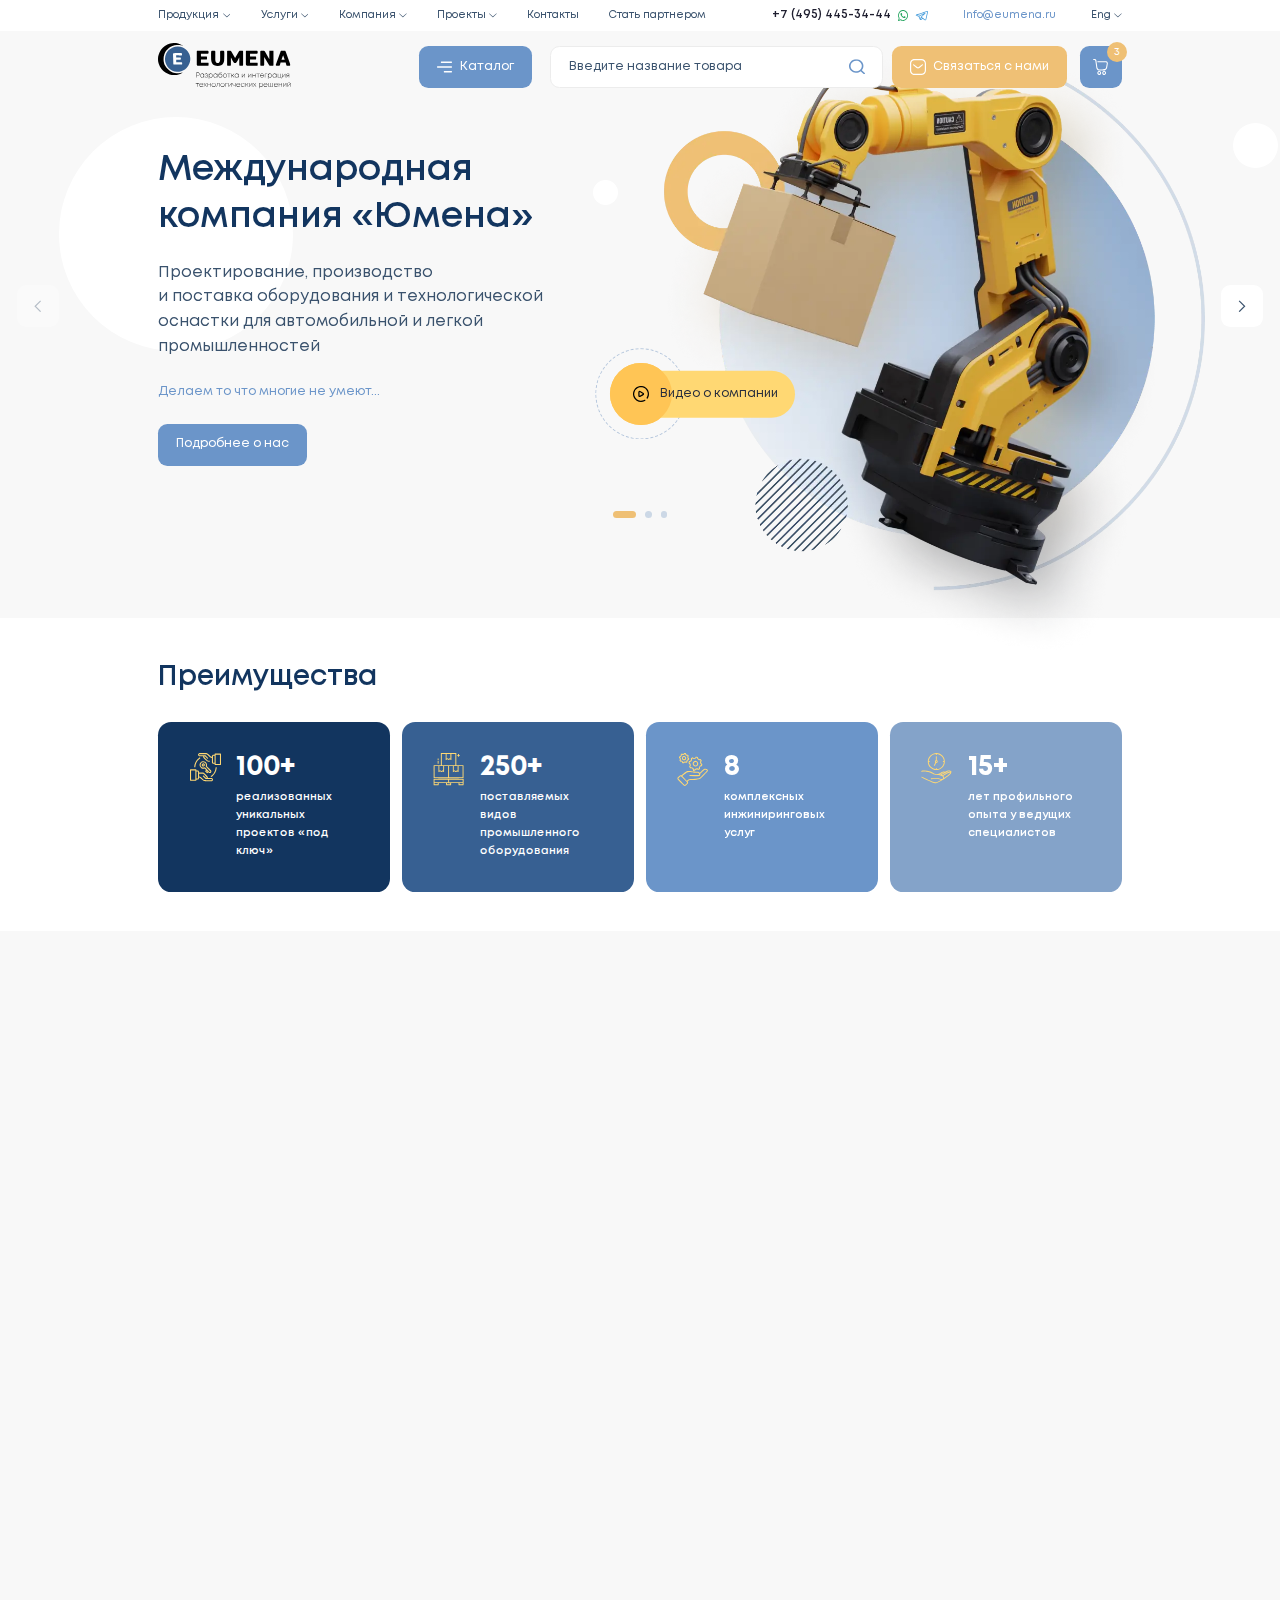
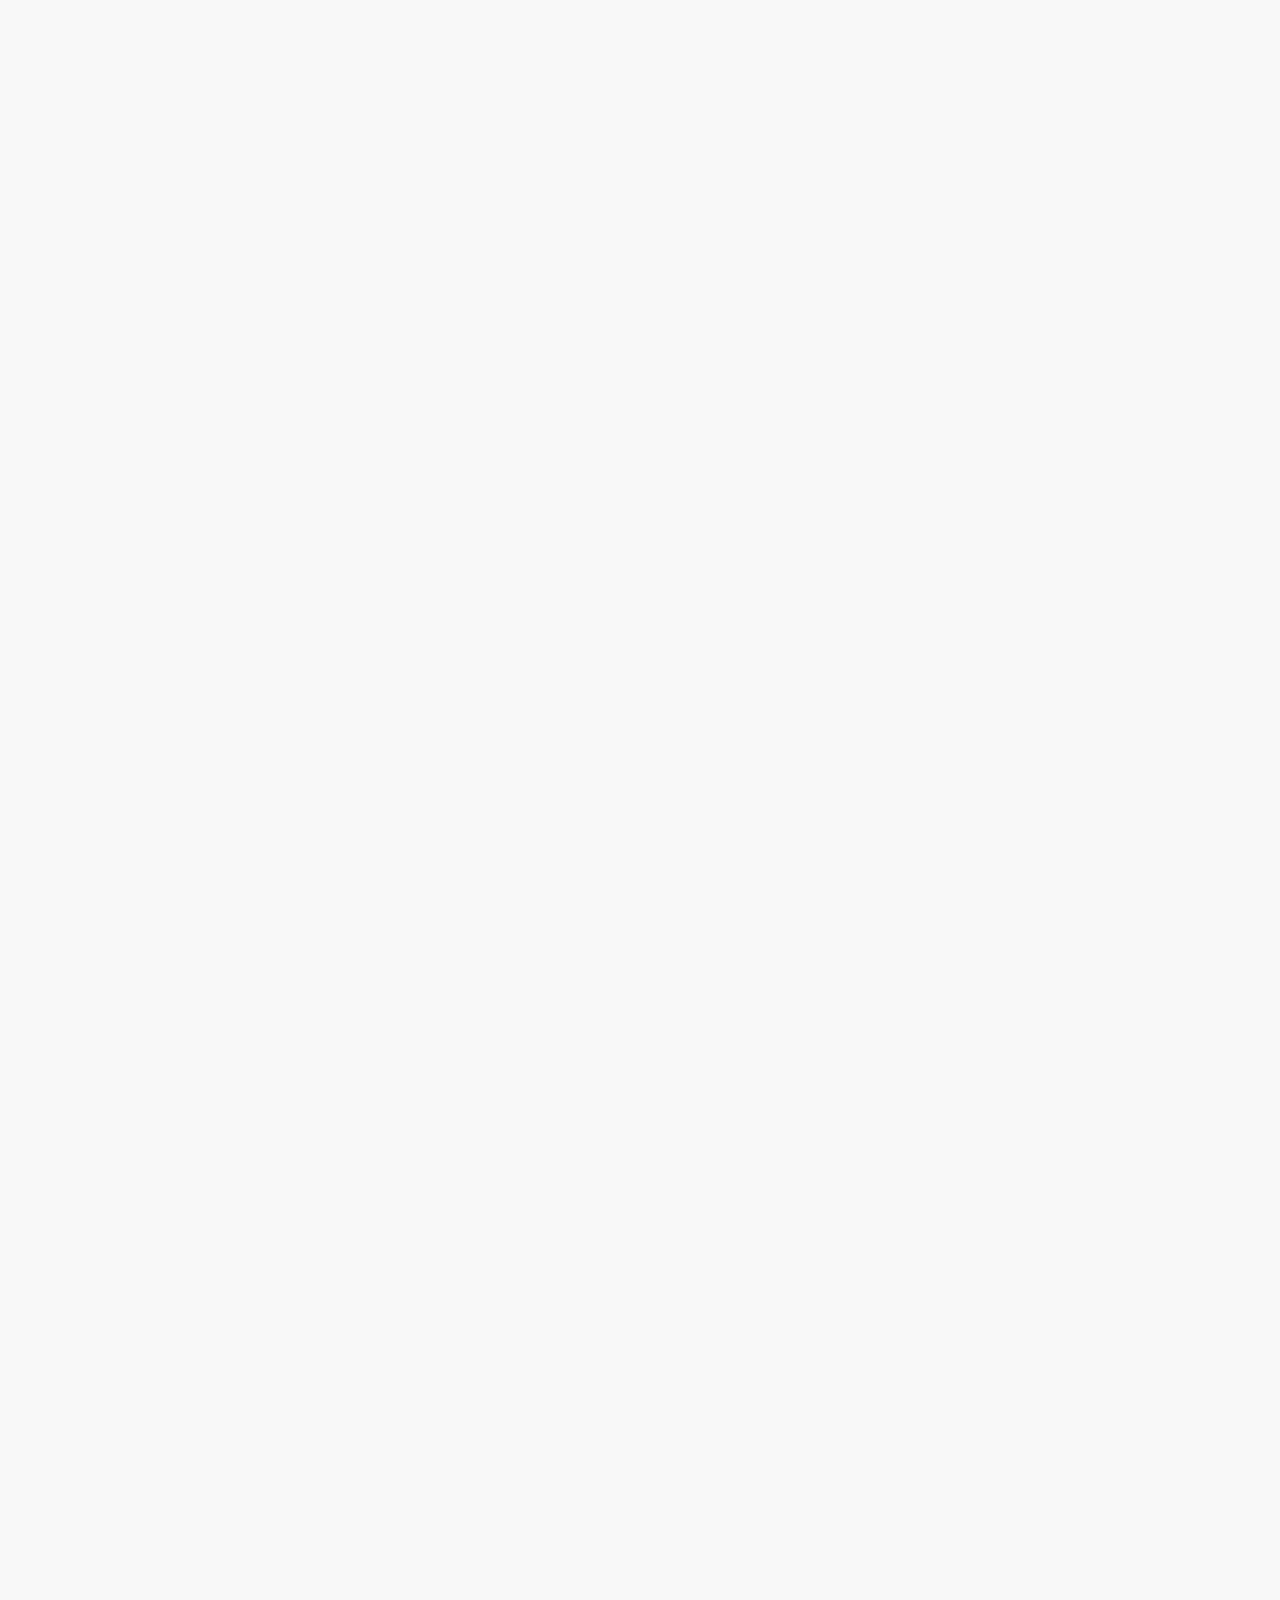
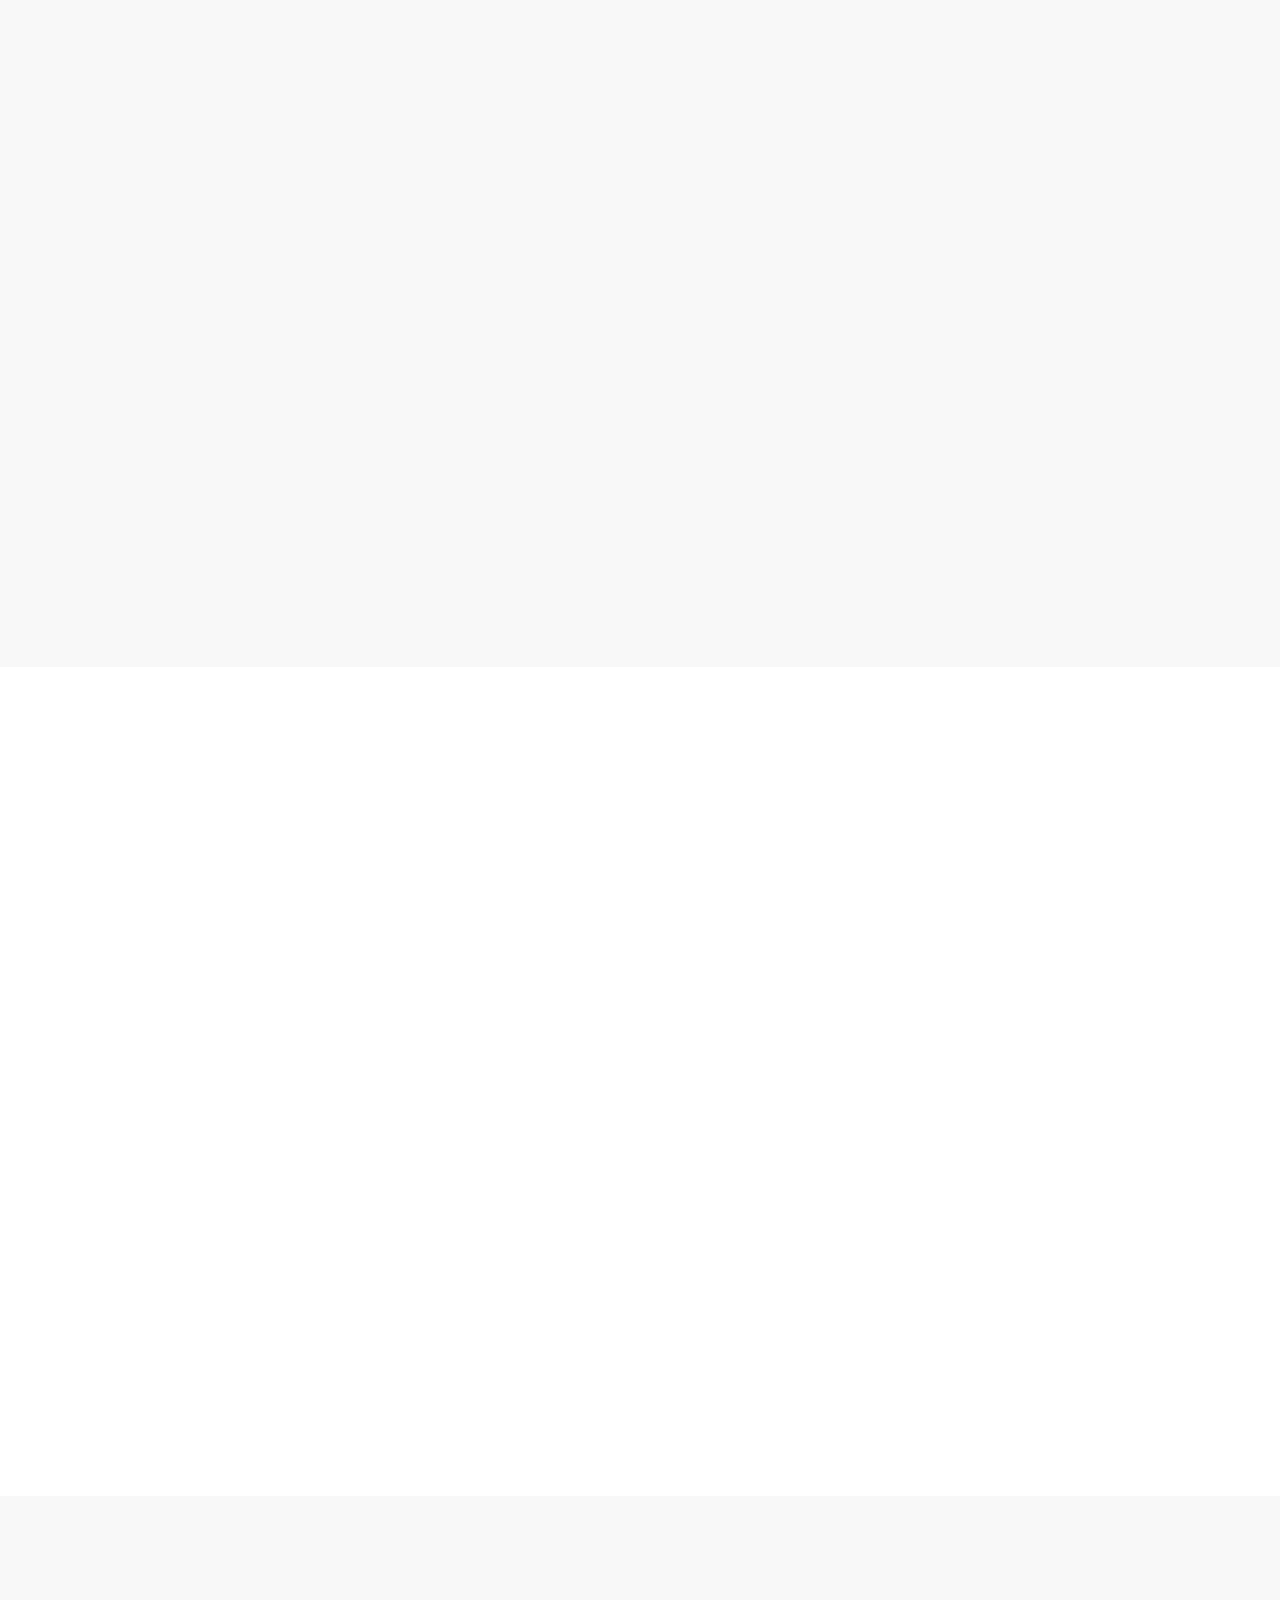
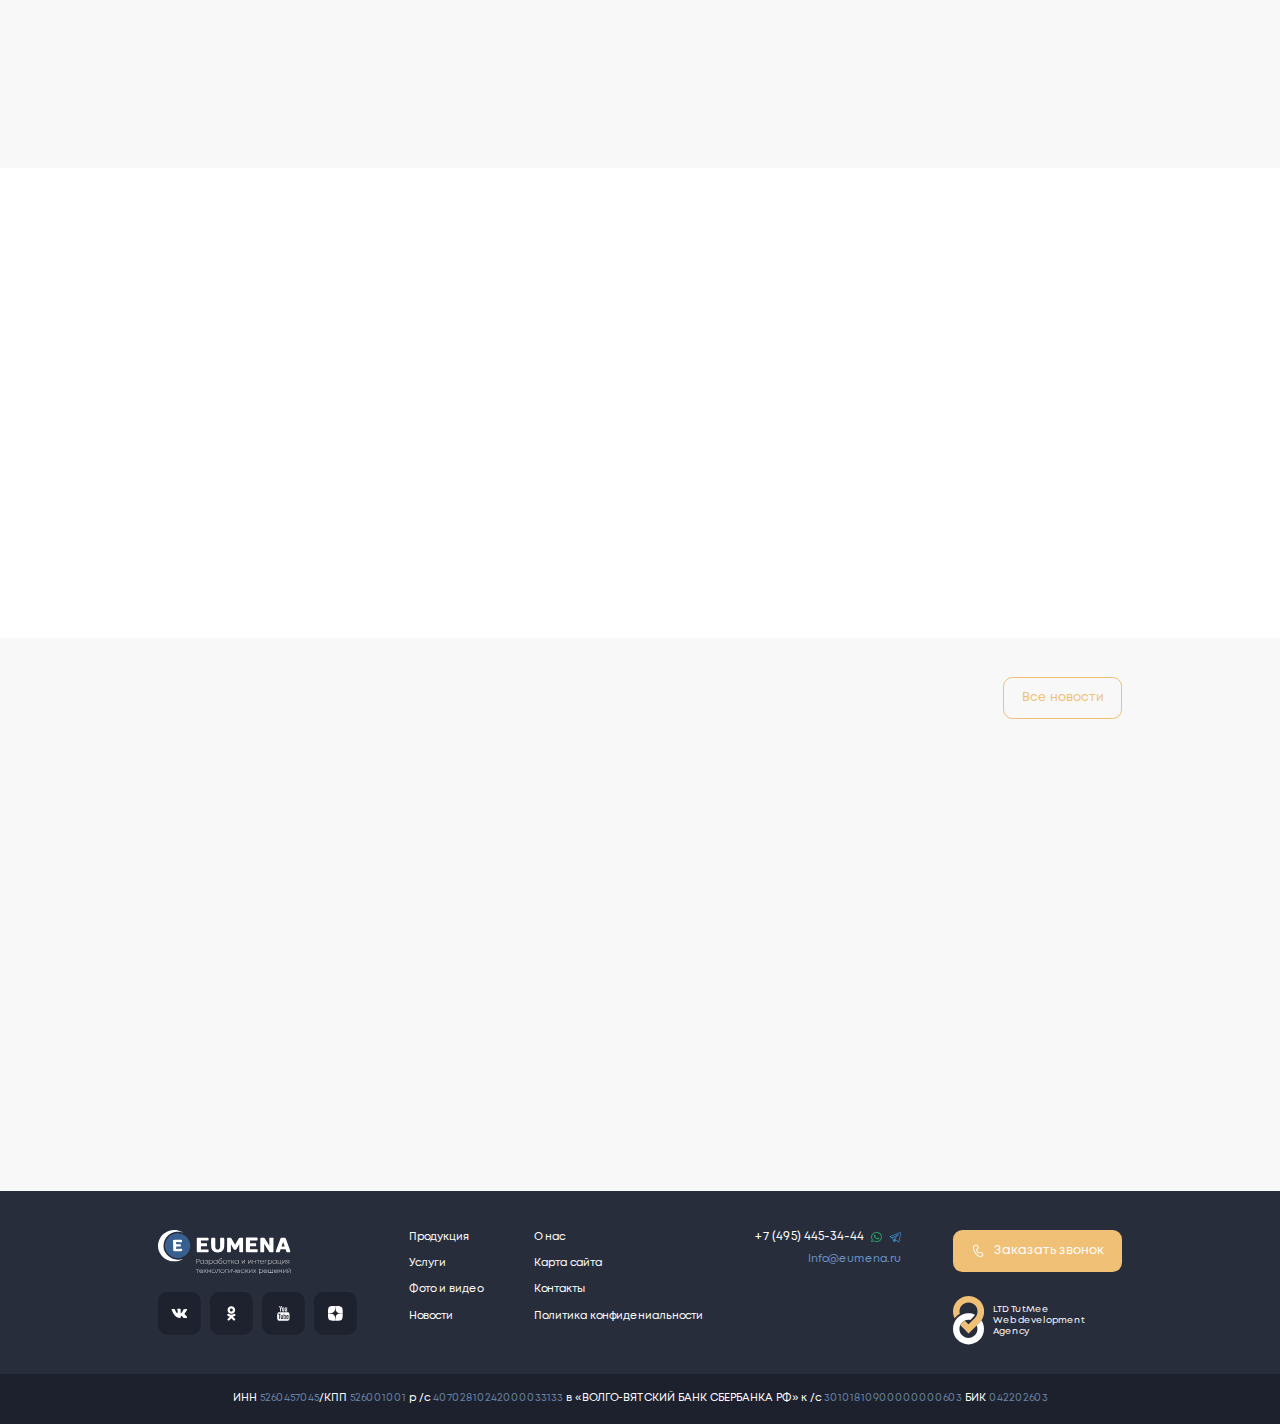
==== commit f67c0096: "first commit" ====
--- a/index.html
+++ b/index.html
@@ -7,13 +7,14 @@
     <meta name="description" content="">
     <meta name="keywords" content="">
     <meta name="color-scheme" content="light only">
-    <link rel="stylesheet" href="css/swiper-bundle.min.css">
-    <link rel="stylesheet" href="css/fancybox.css">
-    <link rel="stylesheet" href="css/nouislider.min.css">
-    <link rel="stylesheet" href="css/style.min.css">
-    <link rel="icon" href="img/favicon.svg" type="image/svg+xml">
+    <link rel="stylesheet" href="/css/swiper-bundle.min.css">
+    <link rel="stylesheet" href="/css/fancybox.css">
+    <link rel="stylesheet" href="/css/nouislider.min.css">
+    <link rel="stylesheet" href="/css/style.min.css">
+    <link rel="icon" href="/img/favicon.svg" type="image/svg+xml">
     <title>Главная</title>
 </head>
+
 
 <body class="m-page">
     <div class="wrapper">
@@ -1413,12 +1414,12 @@
         </footer>
     </div>
 
-    <script src="js/jquery.min.js"></script>
-    <script src="js/jquery.maskedinput.min.js"></script>
-    <script src="js/swiper-bundle.min.js"></script>
-    <script src="js/fancybox.umd.js"></script>
-    <script src="js/nouislider.min.js"></script>
-    <script src="js/main.min.js"></script>
+    <script src="/js/jquery.min.js"></script>
+    <script src="/js/jquery.maskedinput.min.js"></script>
+    <script src="/js/swiper-bundle.min.js"></script>
+    <script src="/js/fancybox.umd.js"></script>
+    <script src="/js/nouislider.min.js"></script>
+    <script type="module" src="/js/main.min.js"></script>
 
 </body>
 
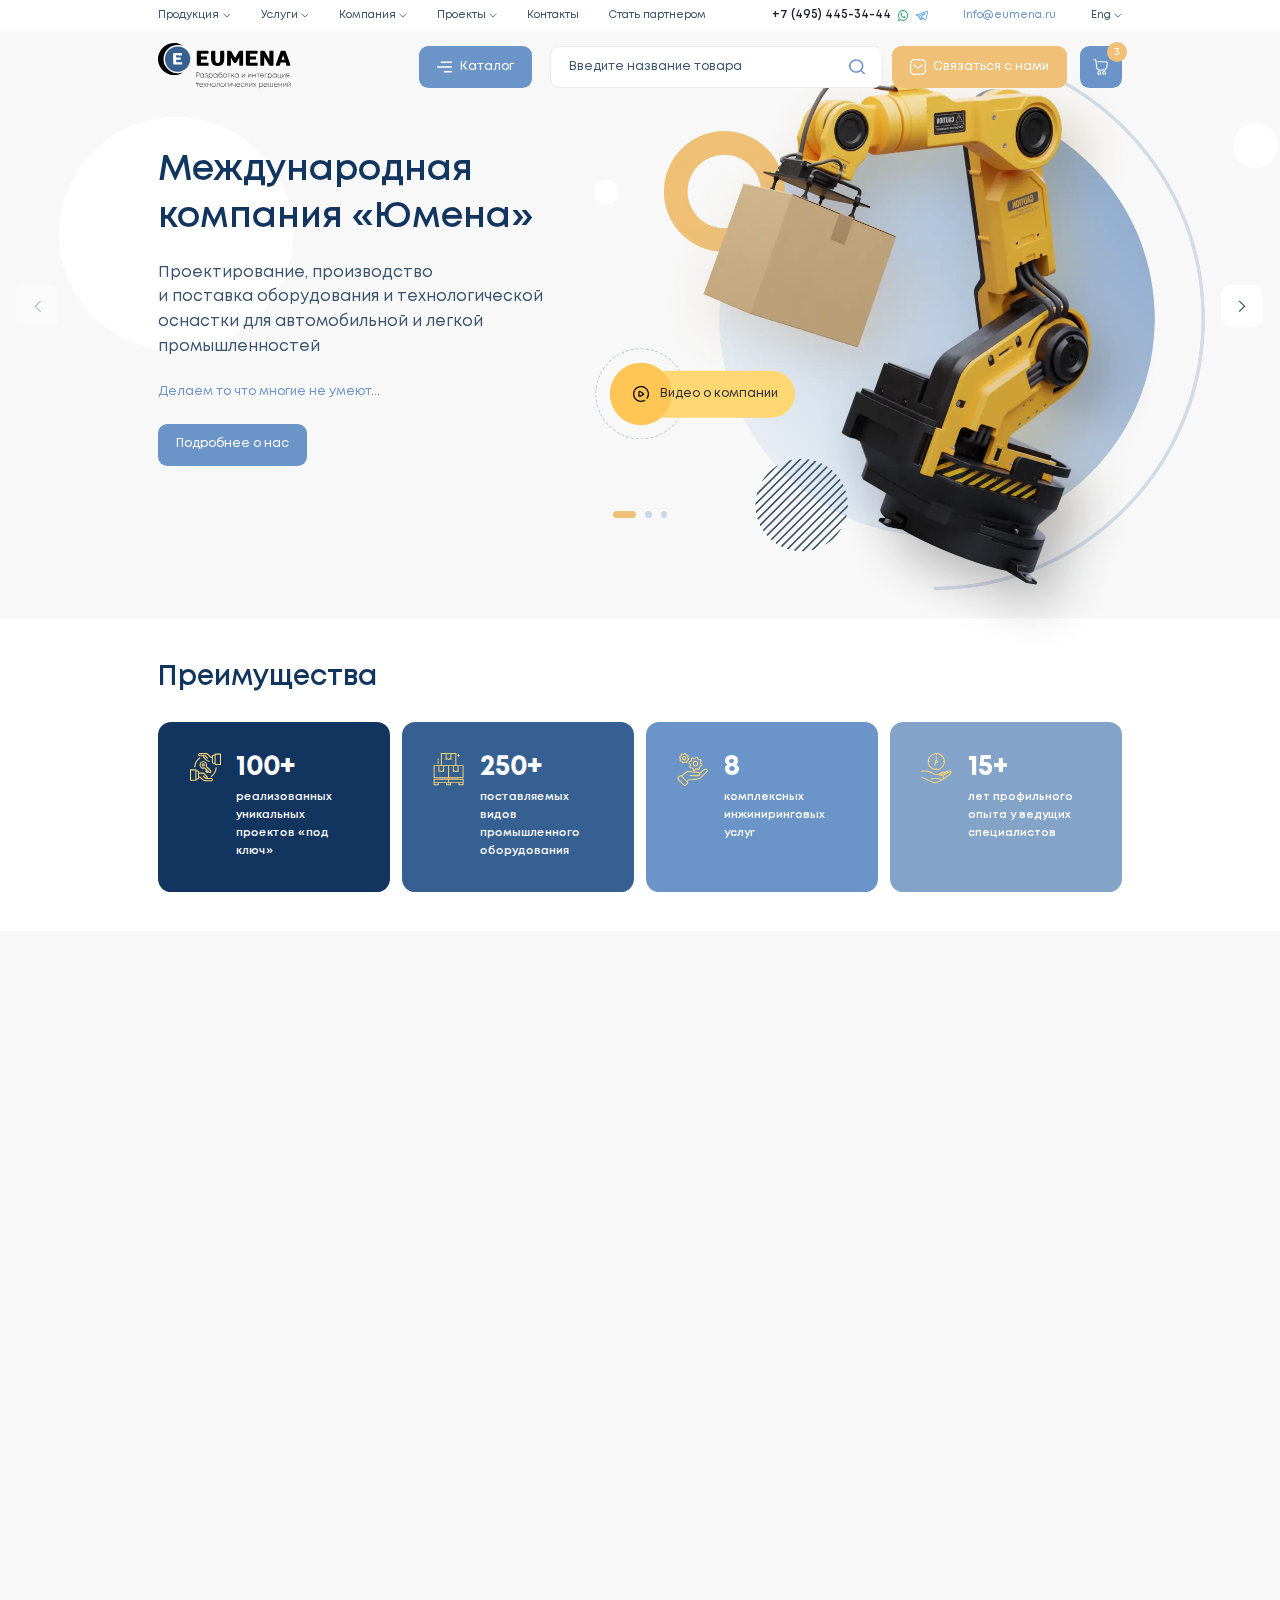
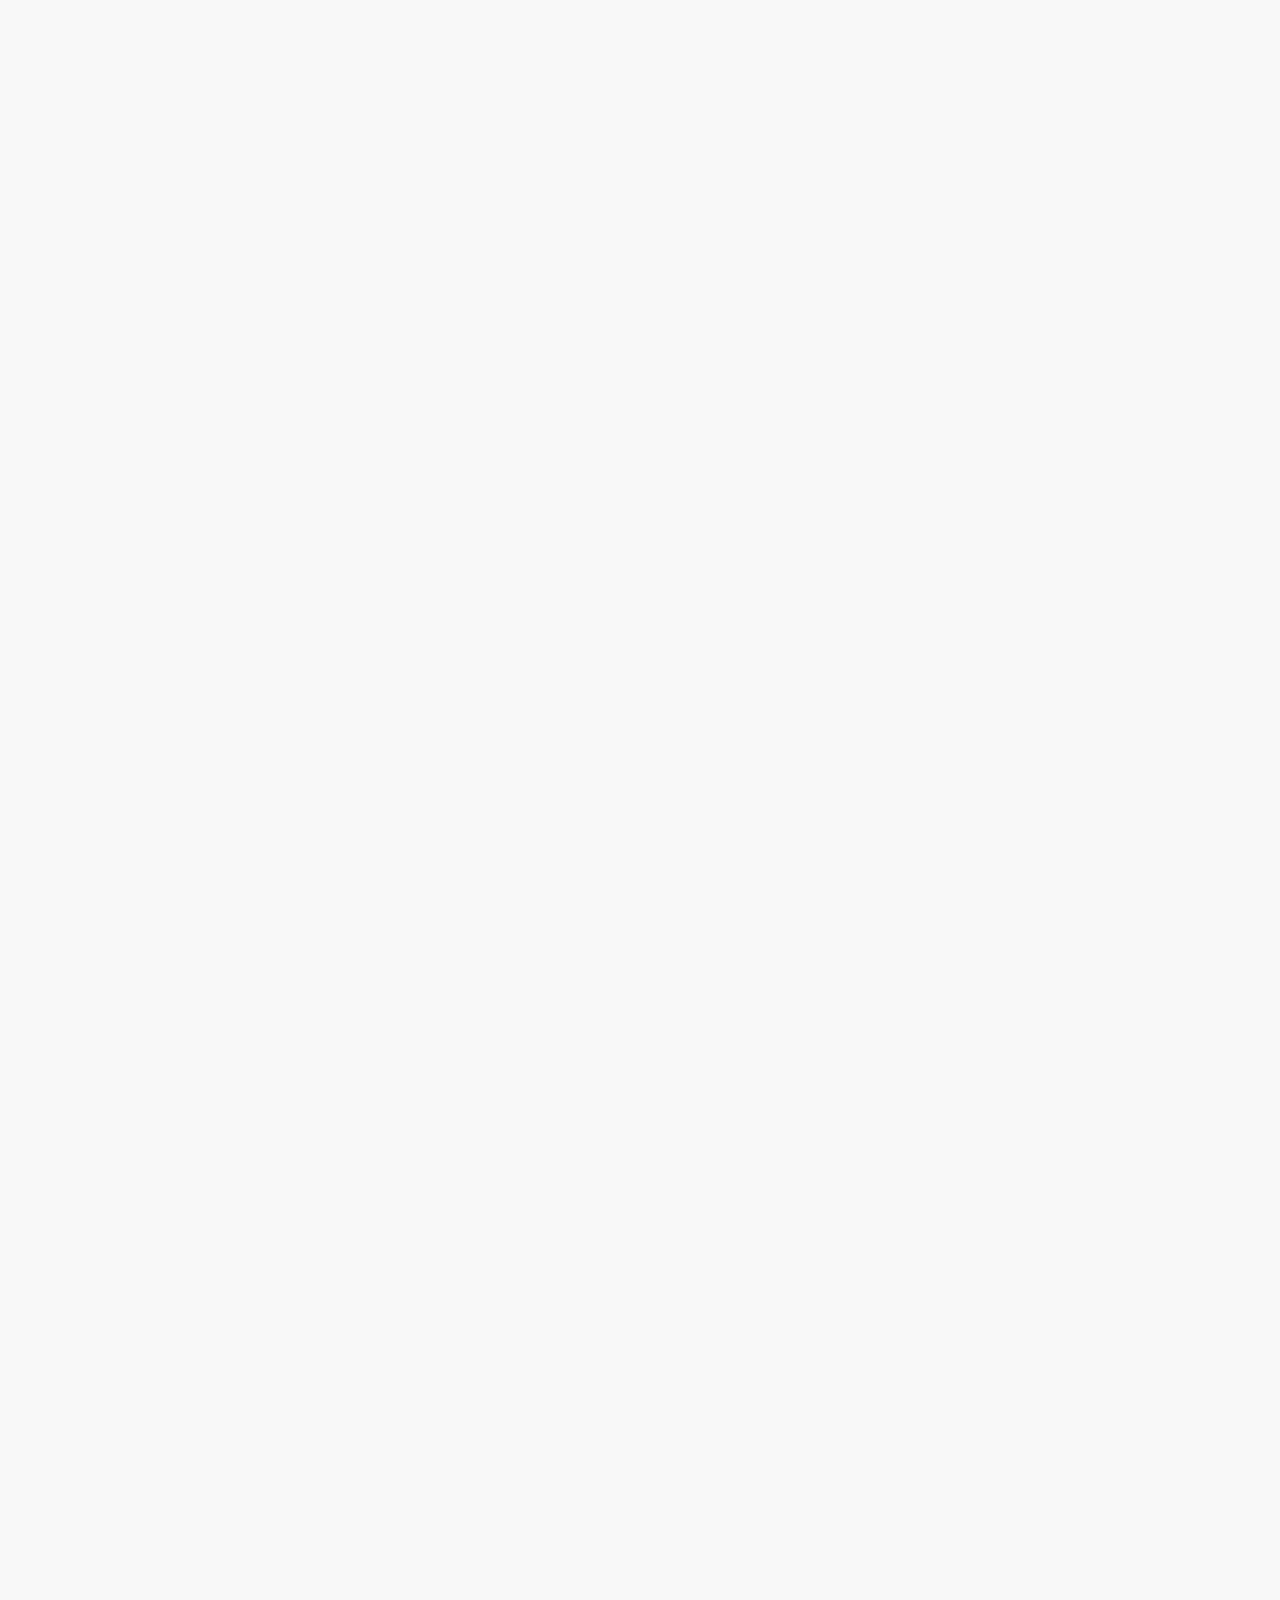
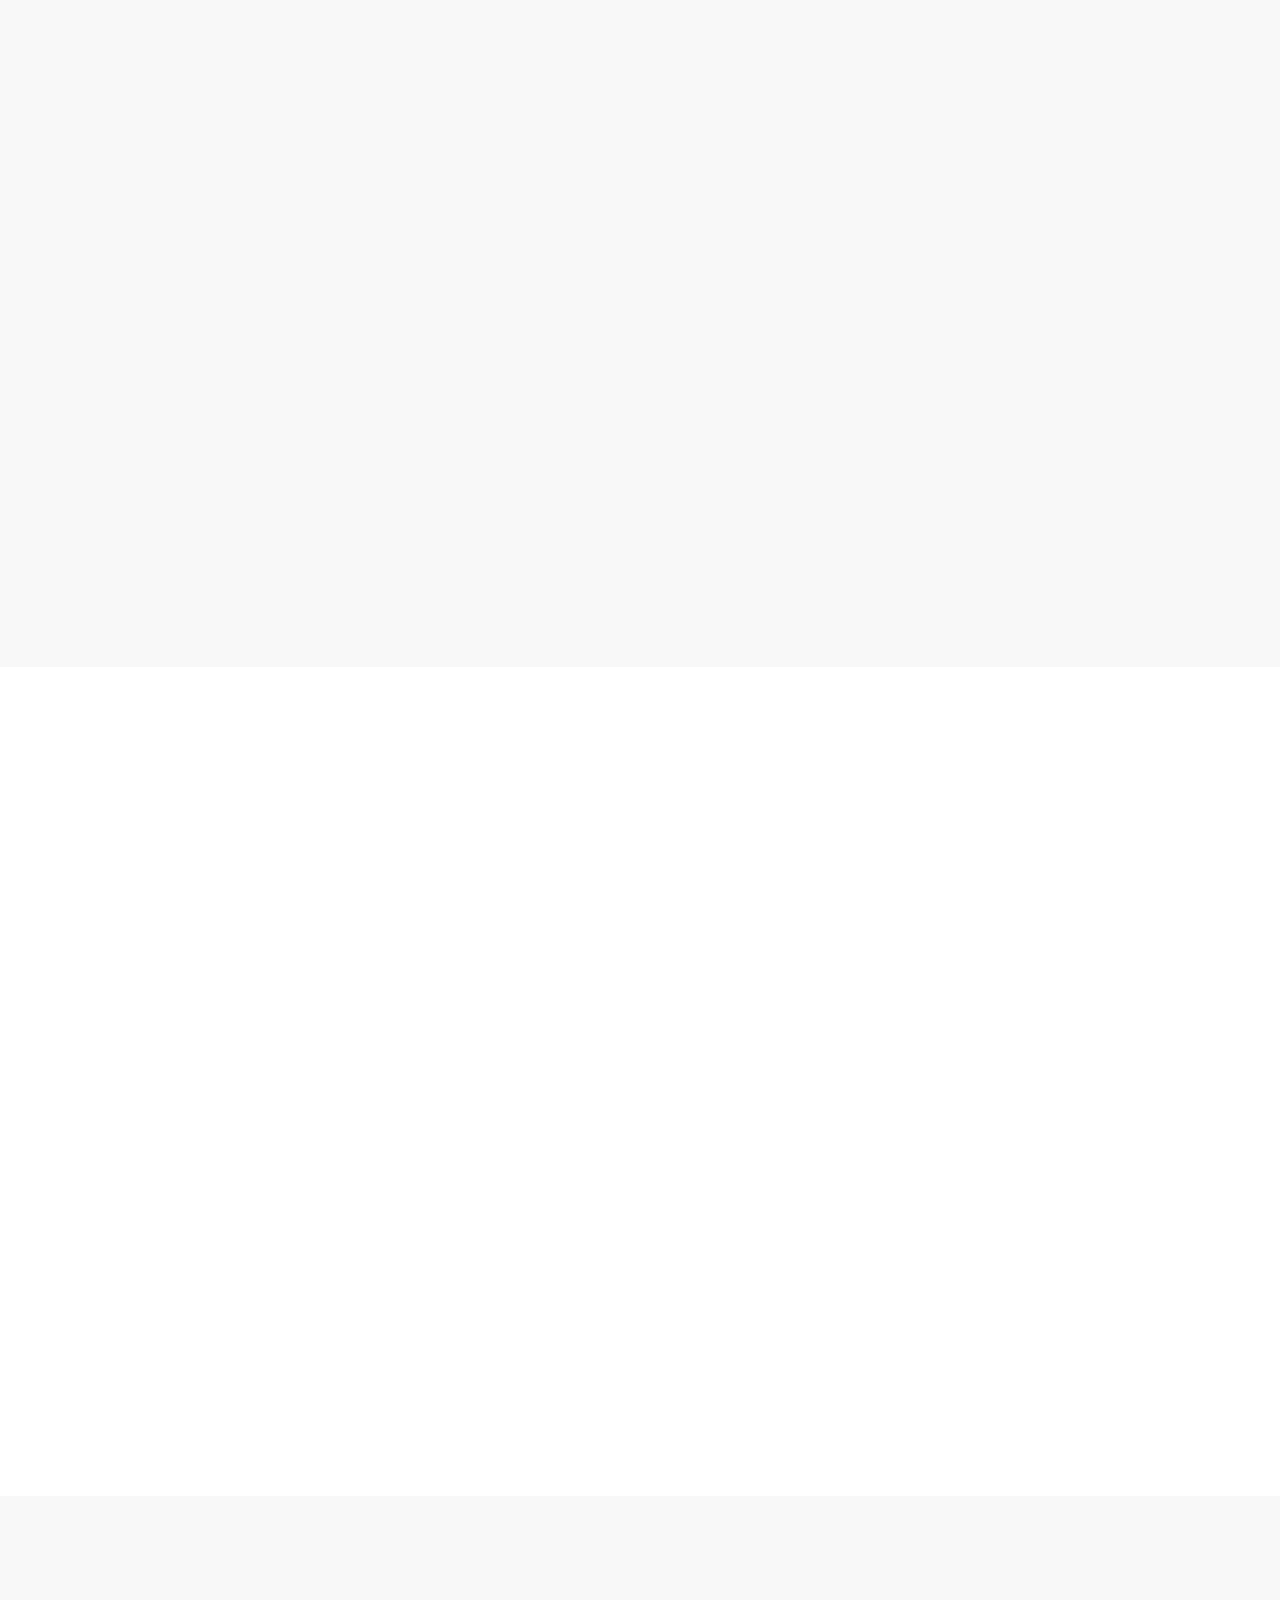
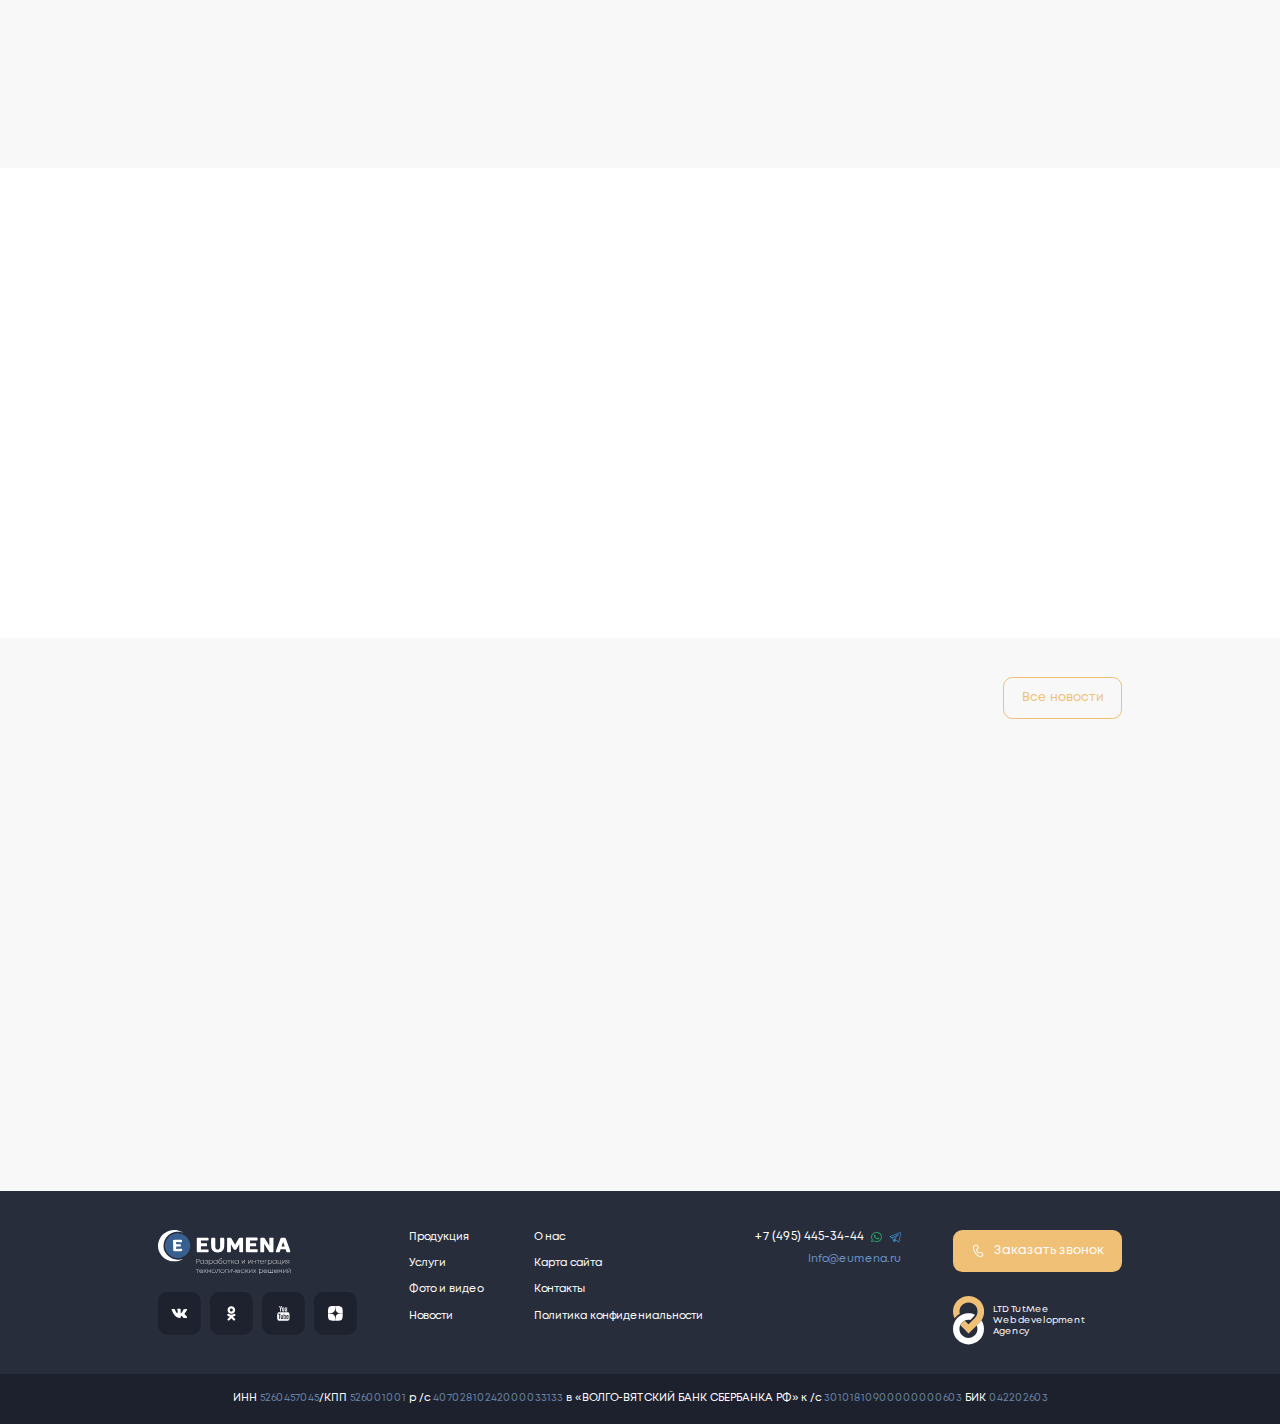
==== commit ac6047c8: "first commit" ====
--- a/index.html
+++ b/index.html
@@ -7,11 +7,11 @@
     <meta name="description" content="">
     <meta name="keywords" content="">
     <meta name="color-scheme" content="light only">
-    <link rel="stylesheet" href="/css/swiper-bundle.min.css">
-    <link rel="stylesheet" href="/css/fancybox.css">
-    <link rel="stylesheet" href="/css/nouislider.min.css">
-    <link rel="stylesheet" href="/css/style.min.css">
-    <link rel="icon" href="/img/favicon.svg" type="image/svg+xml">
+    <link rel="stylesheet" href="css/swiper-bundle.min.css">
+    <link rel="stylesheet" href="css/fancybox.css">
+    <link rel="stylesheet" href="css/nouislider.min.css">
+    <link rel="stylesheet" href="css/style.min.css">
+    <link rel="icon" href="img/favicon.svg" type="image/svg+xml">
     <title>Главная</title>
 </head>
 
@@ -302,6 +302,7 @@
                                     <span class="m-round main-slide__round2"></span>
                                     <span class="m-round main-slide__round3"></span>
                                 </div>
+
                                 <div class="main-slide swiper-slide">
                                     <div class="main-slide__content">
                                         <div class="h1 dark-text">
@@ -338,6 +339,7 @@
                                     <span class="m-round main-slide__round2"></span>
                                     <span class="m-round main-slide__round3"></span>
                                 </div>
+
                                 <div class="main-slide swiper-slide">
                                     <div class="main-slide__content">
                                         <div class="h1 dark-text">
@@ -374,6 +376,7 @@
                                     <span class="m-round main-slide__round2"></span>
                                     <span class="m-round main-slide__round3"></span>
                                 </div>
+
                             </div>
                         </div>
                         <div class="swiper-nav">
@@ -413,6 +416,7 @@
                                 </div>
                             </div>
                         </div>
+
                         <div class="advantage-card animated animated-opacity">
                             <div class="advantage-card__icon">
                                 <img src="img/advantage-icon2.svg" alt="">
@@ -426,6 +430,7 @@
                                 </div>
                             </div>
                         </div>
+
                         <div class="advantage-card animated animated-opacity">
                             <div class="advantage-card__icon">
                                 <img src="img/advantage-icon3.svg" alt="">
@@ -439,6 +444,7 @@
                                 </div>
                             </div>
                         </div>
+
                         <div class="advantage-card animated animated-opacity">
                             <div class="advantage-card__icon">
                                 <img src="img/advantage-icon4.svg" alt="">
@@ -452,6 +458,7 @@
                                 </div>
                             </div>
                         </div>
+
                     </div>
                 </div>
             </div>
@@ -514,6 +521,7 @@
                                 </div>
                             </div>
                         </div>
+
                         <div class="equip-card animated animated-opacity">
                             <div class="equip-card__col">
                                 <div class="equip-card__img">
@@ -557,6 +565,7 @@
                                 </div>
                             </div>
                         </div>
+
                         <div class="equip-card animated animated-opacity">
                             <div class="equip-card__col">
                                 <div class="equip-card__img">
@@ -609,6 +618,7 @@
                                 </div>
                             </div>
                         </div>
+
                         <div class="equip-card animated animated-opacity">
                             <div class="equip-card__col">
                                 <div class="equip-card__img">
@@ -661,6 +671,7 @@
                                 </div>
                             </div>
                         </div>
+
                         <div class="equip-card animated animated-opacity">
                             <div class="equip-card__col">
                                 <div class="equip-card__img">
@@ -713,6 +724,7 @@
                                 </div>
                             </div>
                         </div>
+
                         <div class="equip-card animated animated-opacity">
                             <div class="equip-card__col">
                                 <div class="equip-card__img">
@@ -765,6 +777,7 @@
                                 </div>
                             </div>
                         </div>
+
                         <div class="equip-card animated animated-opacity">
                             <div class="equip-card__col">
                                 <div class="equip-card__img">
@@ -817,6 +830,7 @@
                                 </div>
                             </div>
                         </div>
+
                         <div class="equip-card animated animated-opacity">
                             <div class="equip-card__col">
                                 <div class="equip-card__img">
@@ -869,6 +883,7 @@
                                 </div>
                             </div>
                         </div>
+
                         <div class="equip-card animated animated-opacity">
                             <div class="equip-card__col">
                                 <div class="equip-card__img">
@@ -921,6 +936,7 @@
                                 </div>
                             </div>
                         </div>
+
                     </div>
                     <div class="equip__nav _mt32 _mt16-mob _flex-center animated animated-opacity">
                         <button class="m-btn m-btn-yellow-outline">
@@ -952,6 +968,7 @@
                                             </a>
                                         </div>
                                     </div>
+
                                 </div>
                                 <div class="swiper-slide">
                                     <div class="engineering-card">
@@ -967,6 +984,7 @@
                                             </a>
                                         </div>
                                     </div>
+
                                 </div>
                                 <div class="swiper-slide">
                                     <div class="engineering-card">
@@ -982,6 +1000,7 @@
                                             </a>
                                         </div>
                                     </div>
+
                                 </div>
                                 <div class="swiper-slide">
                                     <div class="engineering-card">
@@ -997,6 +1016,7 @@
                                             </a>
                                         </div>
                                     </div>
+
                                 </div>
                                 <div class="swiper-slide">
                                     <div class="engineering-card">
@@ -1012,6 +1032,7 @@
                                             </a>
                                         </div>
                                     </div>
+
                                 </div>
                                 <div class="swiper-slide">
                                     <div class="engineering-card">
@@ -1027,6 +1048,7 @@
                                             </a>
                                         </div>
                                     </div>
+
                                 </div>
                                 <div class="swiper-slide">
                                     <div class="engineering-card">
@@ -1042,6 +1064,7 @@
                                             </a>
                                         </div>
                                     </div>
+
                                 </div>
                                 <div class="swiper-slide">
                                     <div class="engineering-card">
@@ -1057,6 +1080,7 @@
                                             </a>
                                         </div>
                                     </div>
+
                                 </div>
                             </div>
                         </div>
@@ -1079,6 +1103,7 @@
                                                 <img src="img/client-img.webp" alt="">
                                             </div>
                                         </div>
+
                                     </div>
                                     <div class="swiper-slide">
                                         <div class="client-card">
@@ -1086,6 +1111,7 @@
                                                 <img src="img/client-img2.webp" alt="">
                                             </div>
                                         </div>
+
                                     </div>
                                     <div class="swiper-slide">
                                         <div class="client-card">
@@ -1093,6 +1119,7 @@
                                                 <img src="img/client-img3.webp" alt="">
                                             </div>
                                         </div>
+
                                     </div>
                                     <div class="swiper-slide">
                                         <div class="client-card">
@@ -1100,6 +1127,7 @@
                                                 <img src="img/client-img4.webp" alt="">
                                             </div>
                                         </div>
+
                                     </div>
                                     <div class="swiper-slide">
                                         <div class="client-card">
@@ -1107,6 +1135,7 @@
                                                 <img src="img/client-img5.webp" alt="">
                                             </div>
                                         </div>
+
                                     </div>
                                     <div class="swiper-slide">
                                         <div class="client-card">
@@ -1114,6 +1143,7 @@
                                                 <img src="img/client-img6.webp" alt="">
                                             </div>
                                         </div>
+
                                     </div>
                                     <div class="swiper-slide">
                                         <div class="client-card">
@@ -1121,6 +1151,7 @@
                                                 <img src="img/client-img.webp" alt="">
                                             </div>
                                         </div>
+
                                     </div>
                                     <div class="swiper-slide">
                                         <div class="client-card">
@@ -1128,6 +1159,7 @@
                                                 <img src="img/client-img.webp" alt="">
                                             </div>
                                         </div>
+
                                     </div>
                                     <div class="swiper-slide">
                                         <div class="client-card">
@@ -1135,6 +1167,7 @@
                                                 <img src="img/client-img.webp" alt="">
                                             </div>
                                         </div>
+
                                     </div>
                                 </div>
                             </div>
@@ -1174,6 +1207,7 @@
                                                 </div>
                                             </div>
                                         </a>
+
                                     </div>
                                     <div class="swiper-slide">
                                         <a href="img/certificate-img2.webp" data-fancybox class="certificate-card">
@@ -1183,6 +1217,7 @@
                                                 </div>
                                             </div>
                                         </a>
+
                                     </div>
                                     <div class="swiper-slide">
                                         <a href="img/certificate-img3.webp" data-fancybox class="certificate-card">
@@ -1192,6 +1227,7 @@
                                                 </div>
                                             </div>
                                         </a>
+
                                     </div>
                                     <div class="swiper-slide">
                                         <a href="img/certificate-img4.webp" data-fancybox class="certificate-card">
@@ -1201,6 +1237,7 @@
                                                 </div>
                                             </div>
                                         </a>
+
                                     </div>
                                 </div>
                             </div>
@@ -1411,15 +1448,16 @@
                     </div>
                 </div>
             </div>
+
         </footer>
     </div>
 
-    <script src="/js/jquery.min.js"></script>
-    <script src="/js/jquery.maskedinput.min.js"></script>
-    <script src="/js/swiper-bundle.min.js"></script>
-    <script src="/js/fancybox.umd.js"></script>
-    <script src="/js/nouislider.min.js"></script>
-    <script type="module" src="/js/main.min.js"></script>
+    <script src="js/jquery.min.js"></script>
+    <script src="js/jquery.maskedinput.min.js"></script>
+    <script src="js/swiper-bundle.min.js"></script>
+    <script src="js/fancybox.umd.js"></script>
+    <script src="js/nouislider.min.js"></script>
+    <script type="module" src="js/main.min.js"></script>
 
 </body>
 
